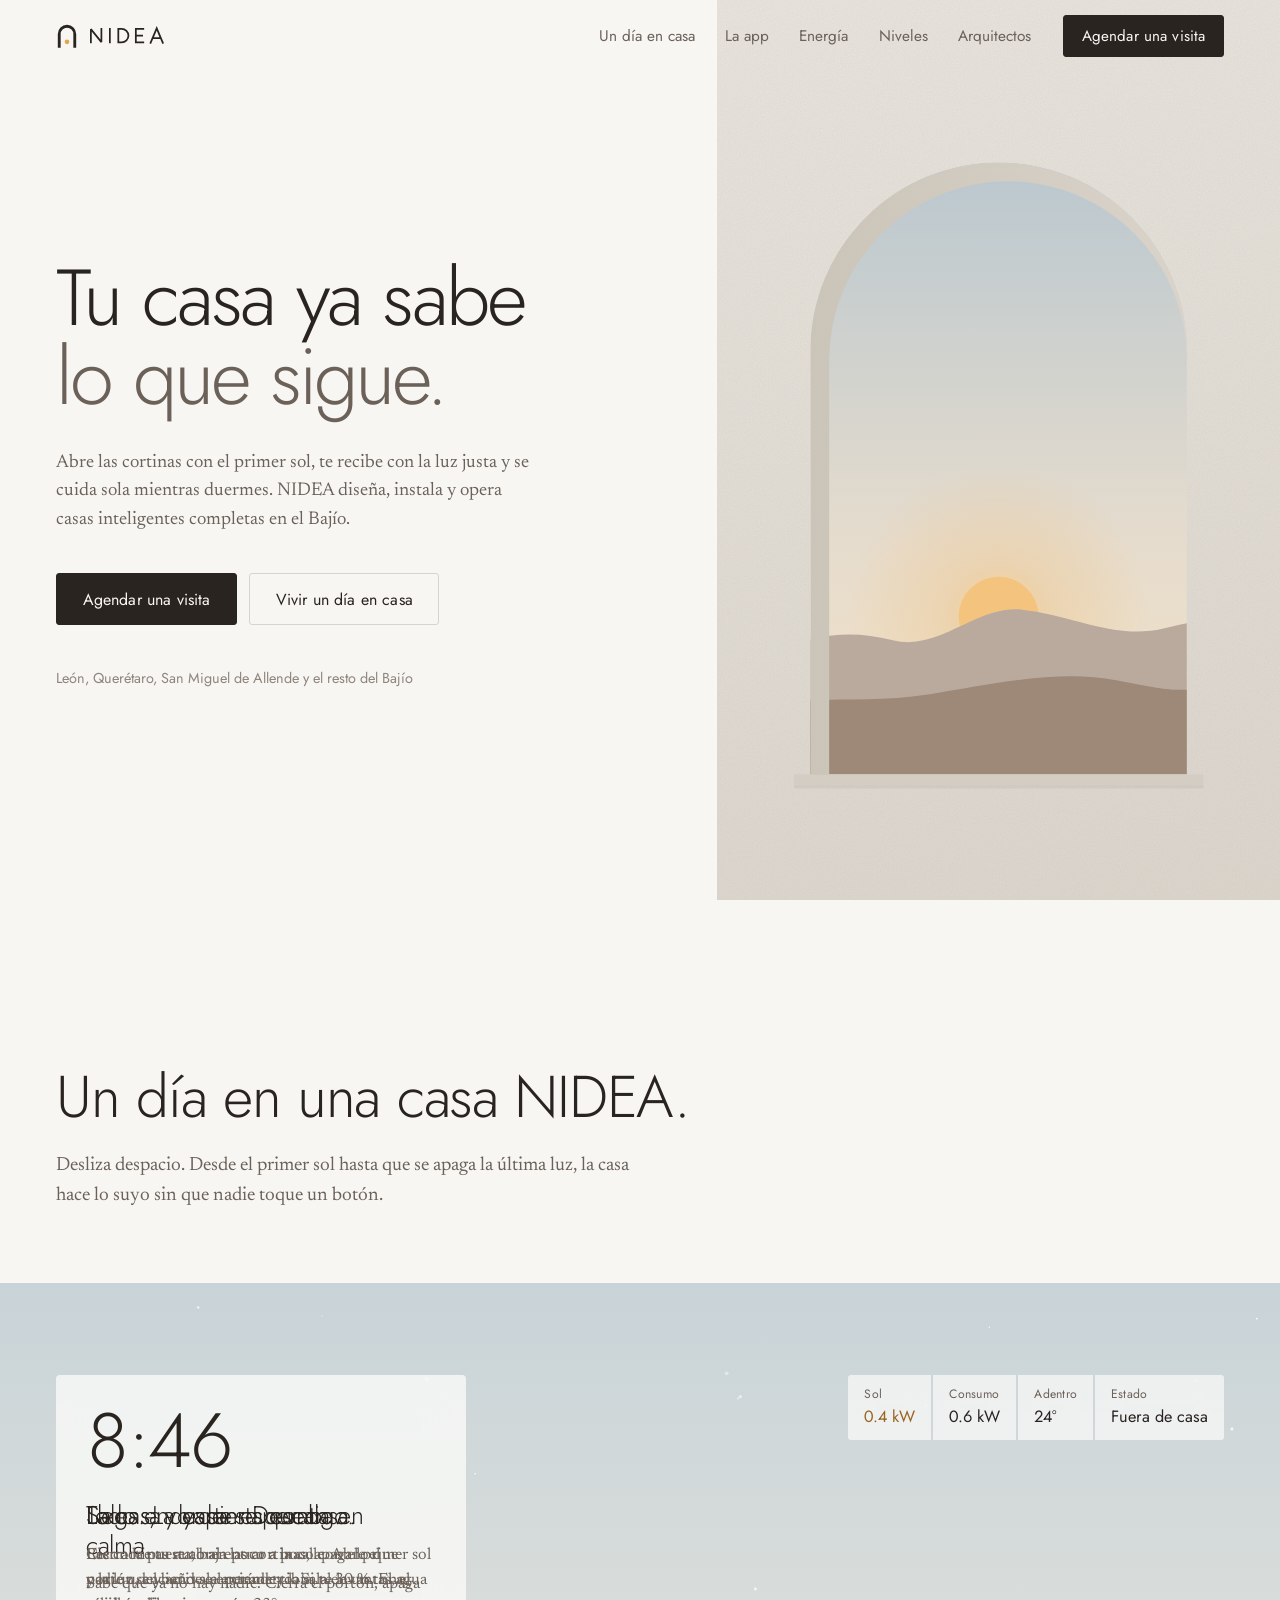
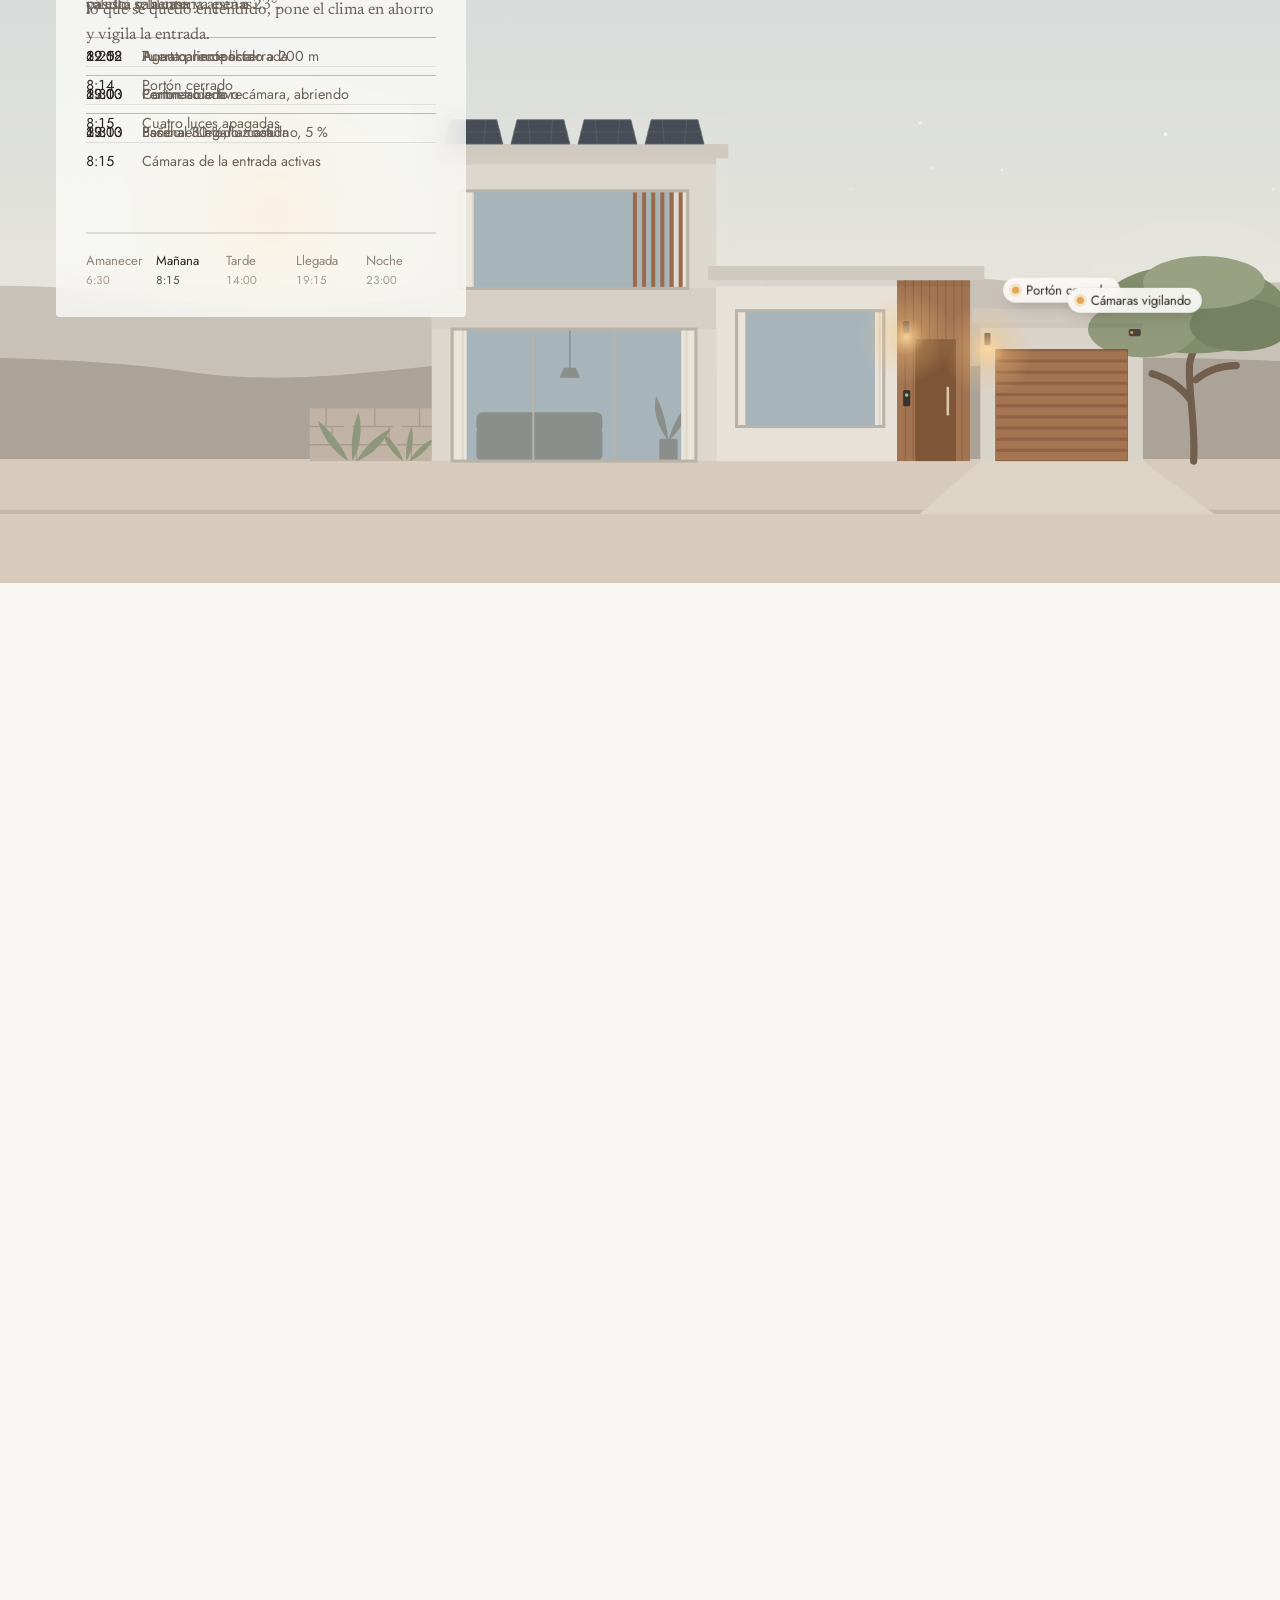
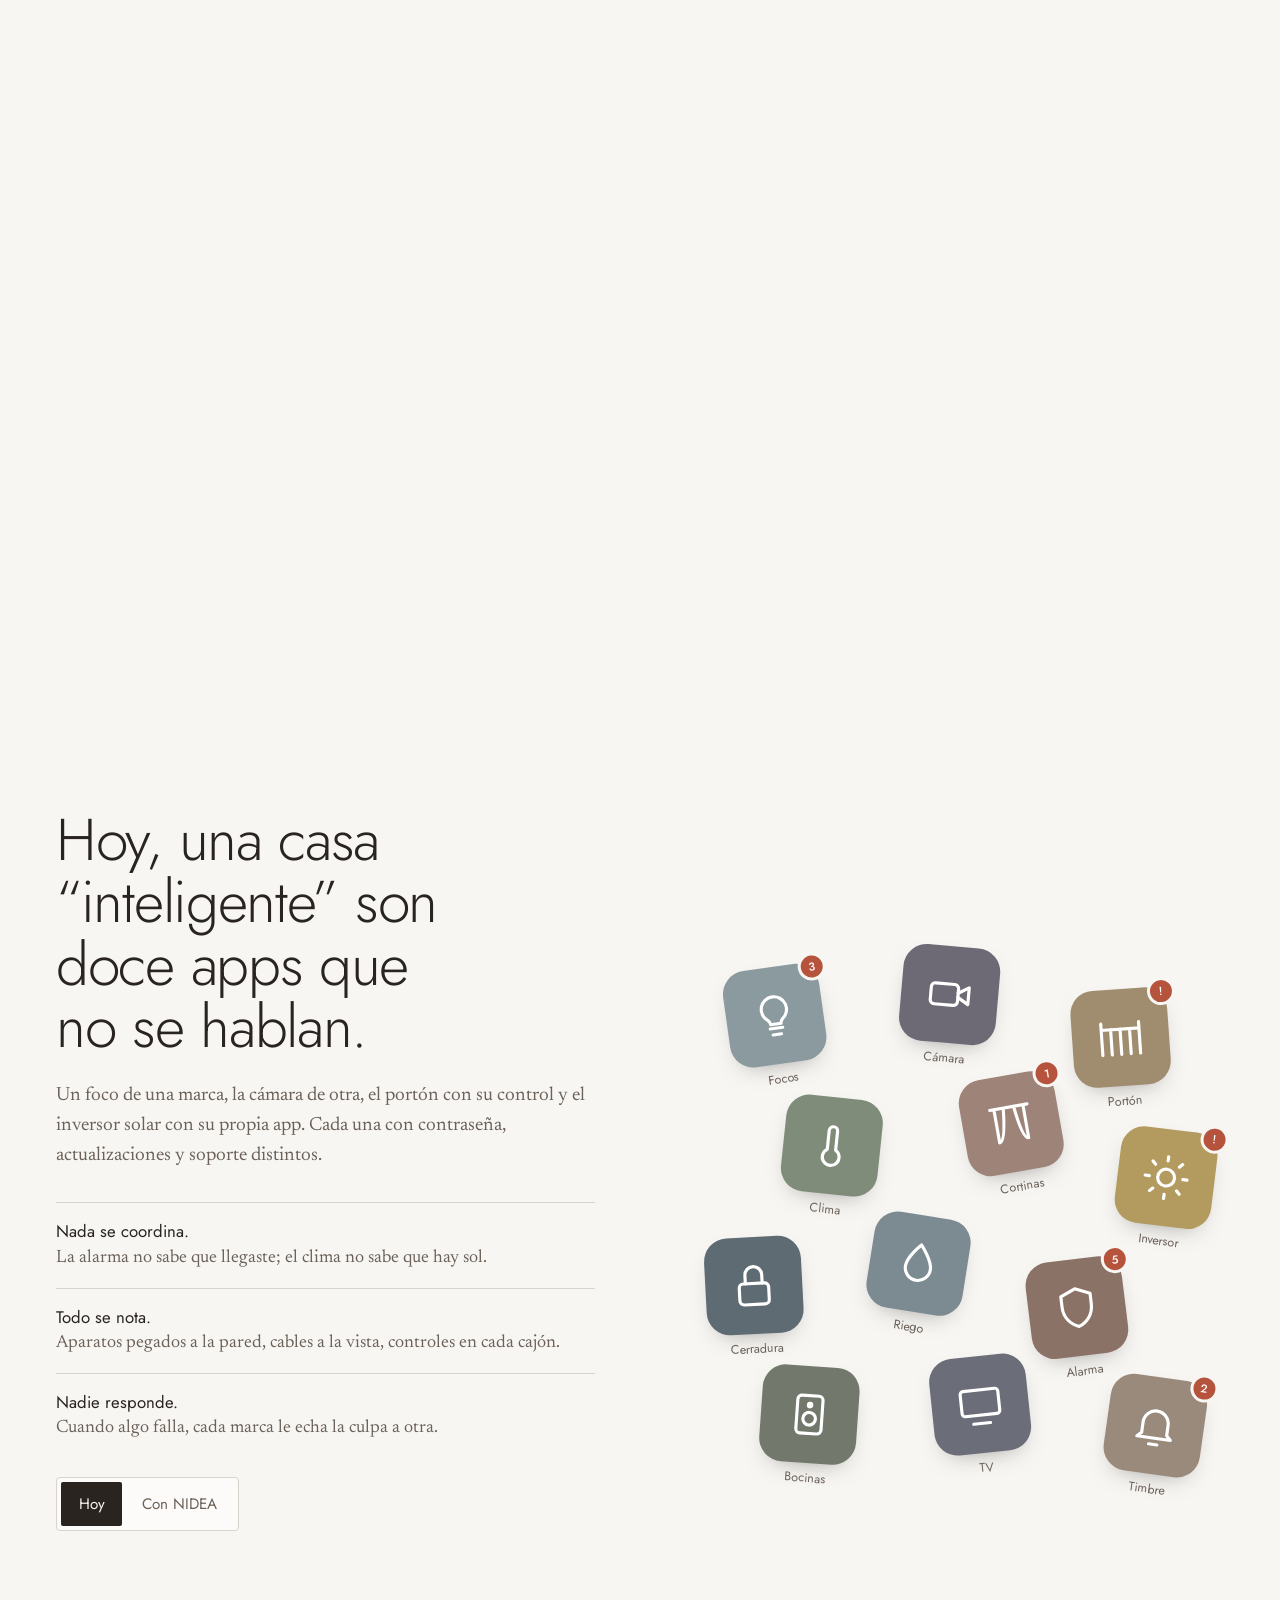
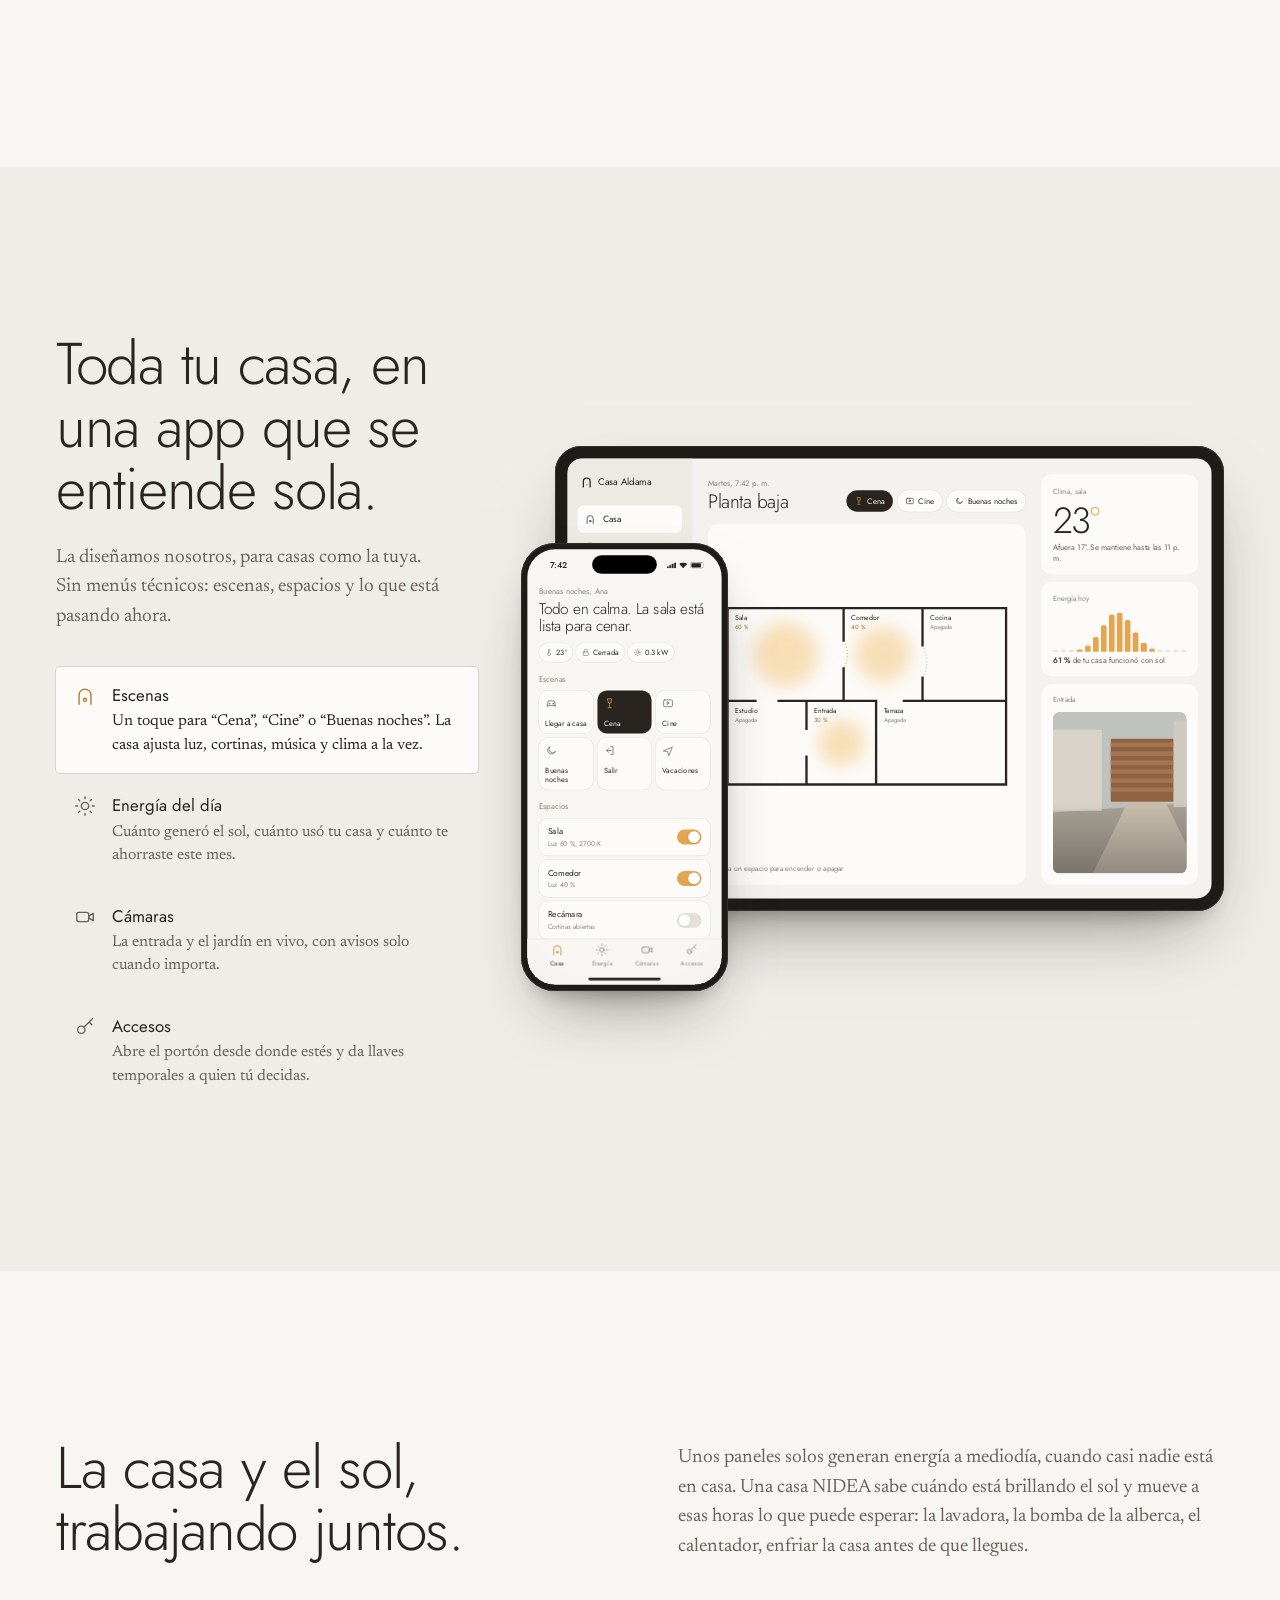
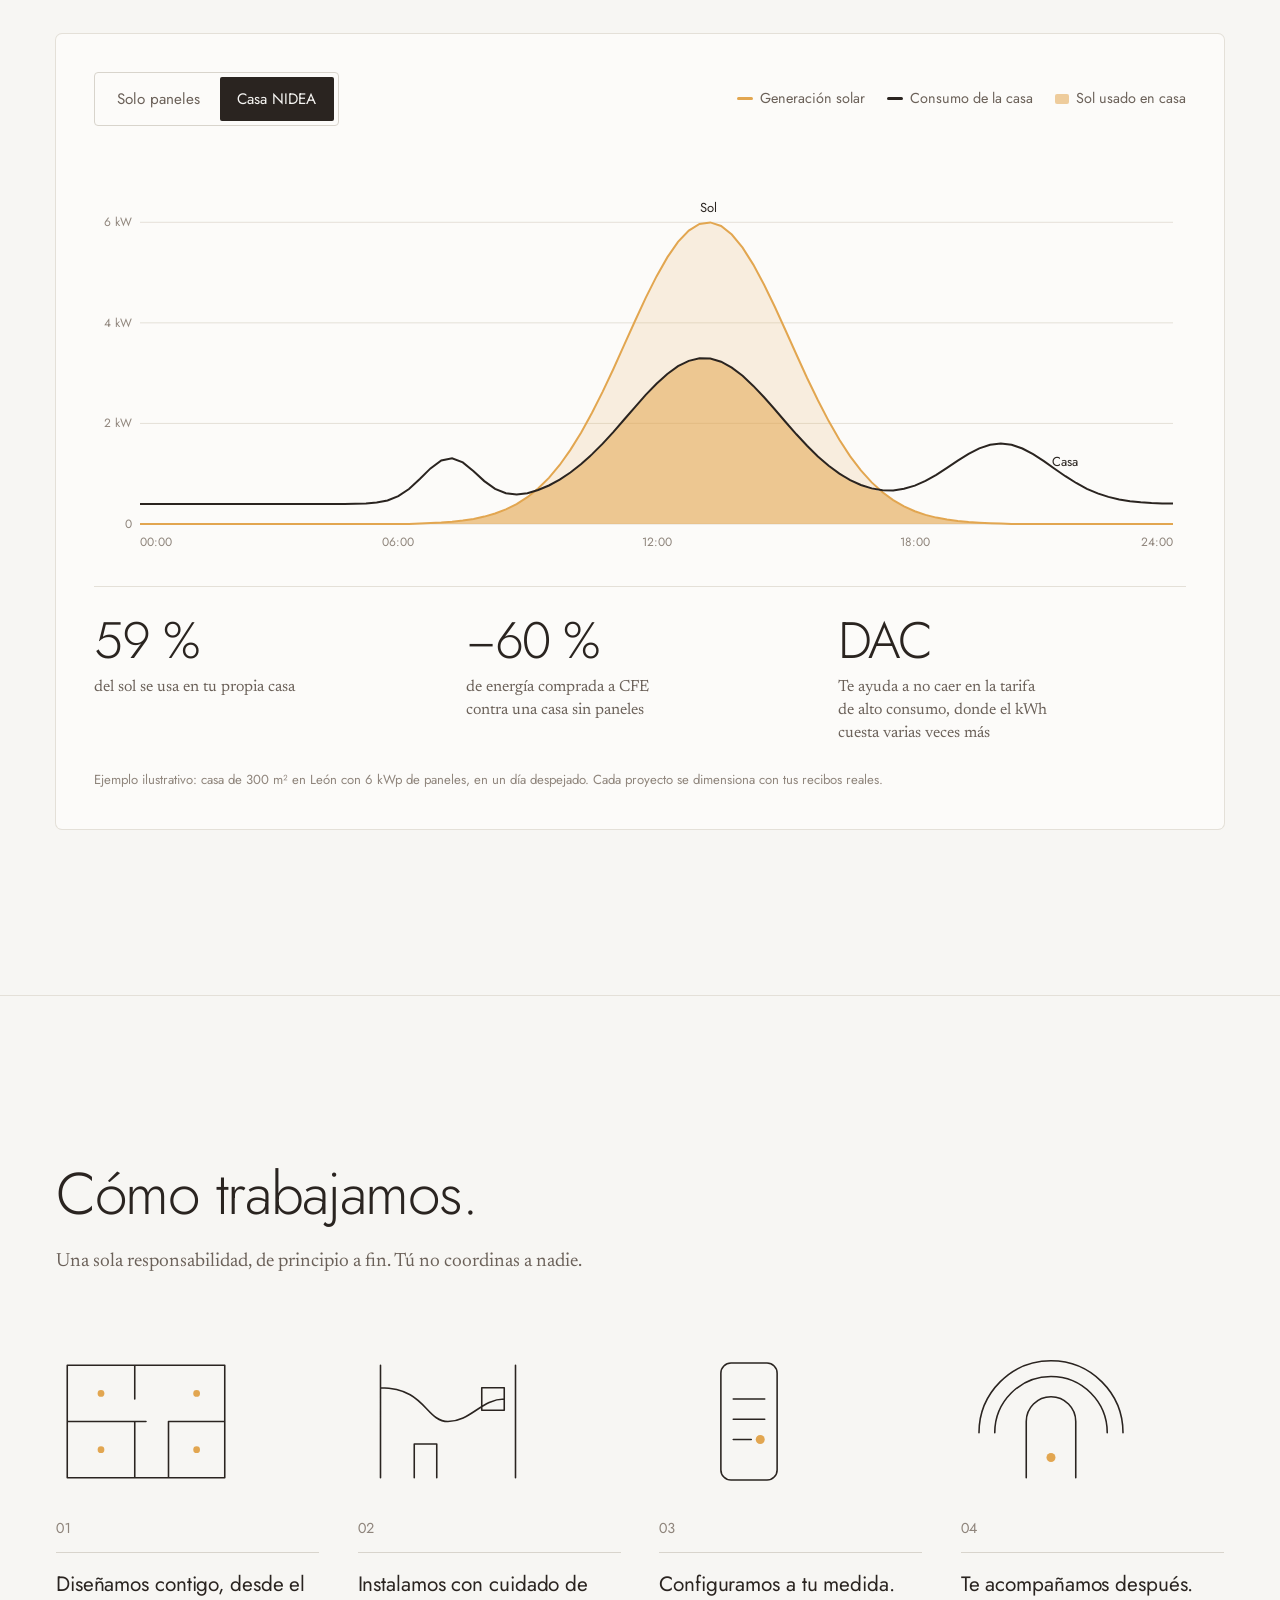
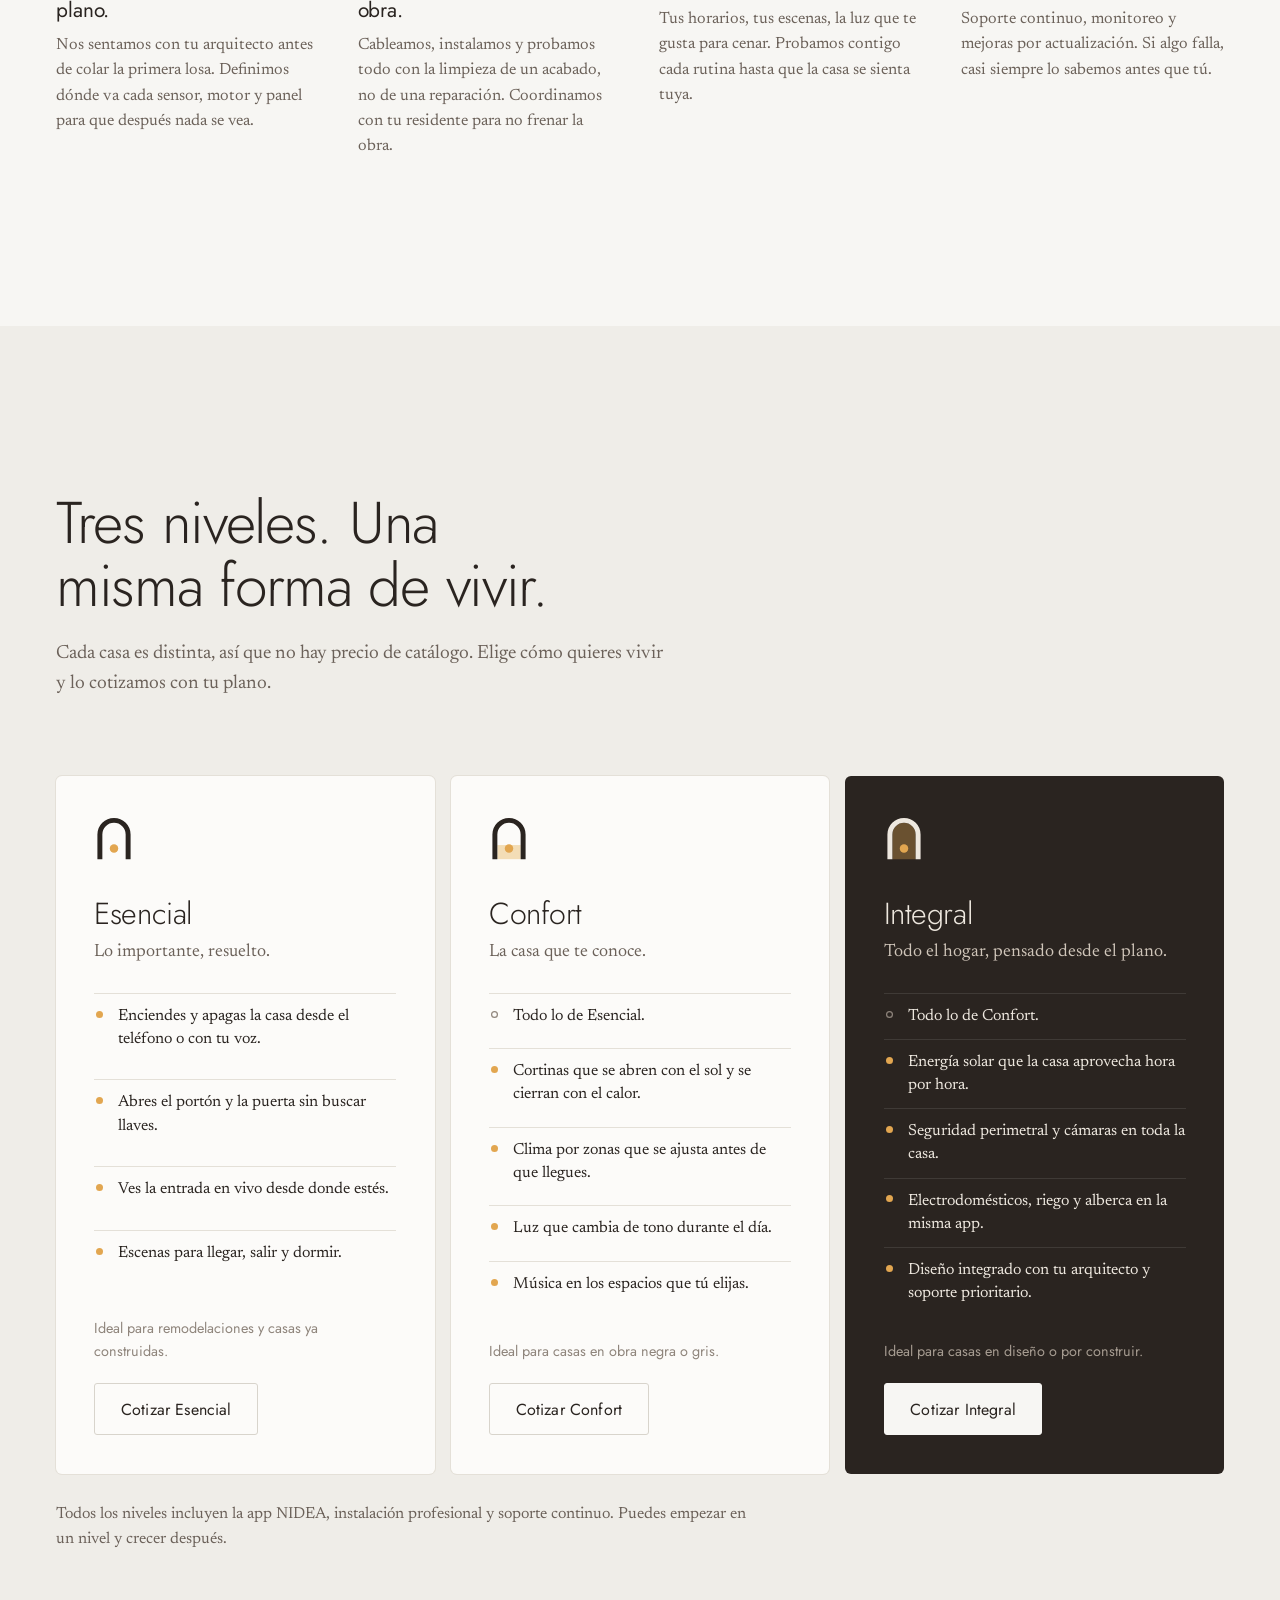
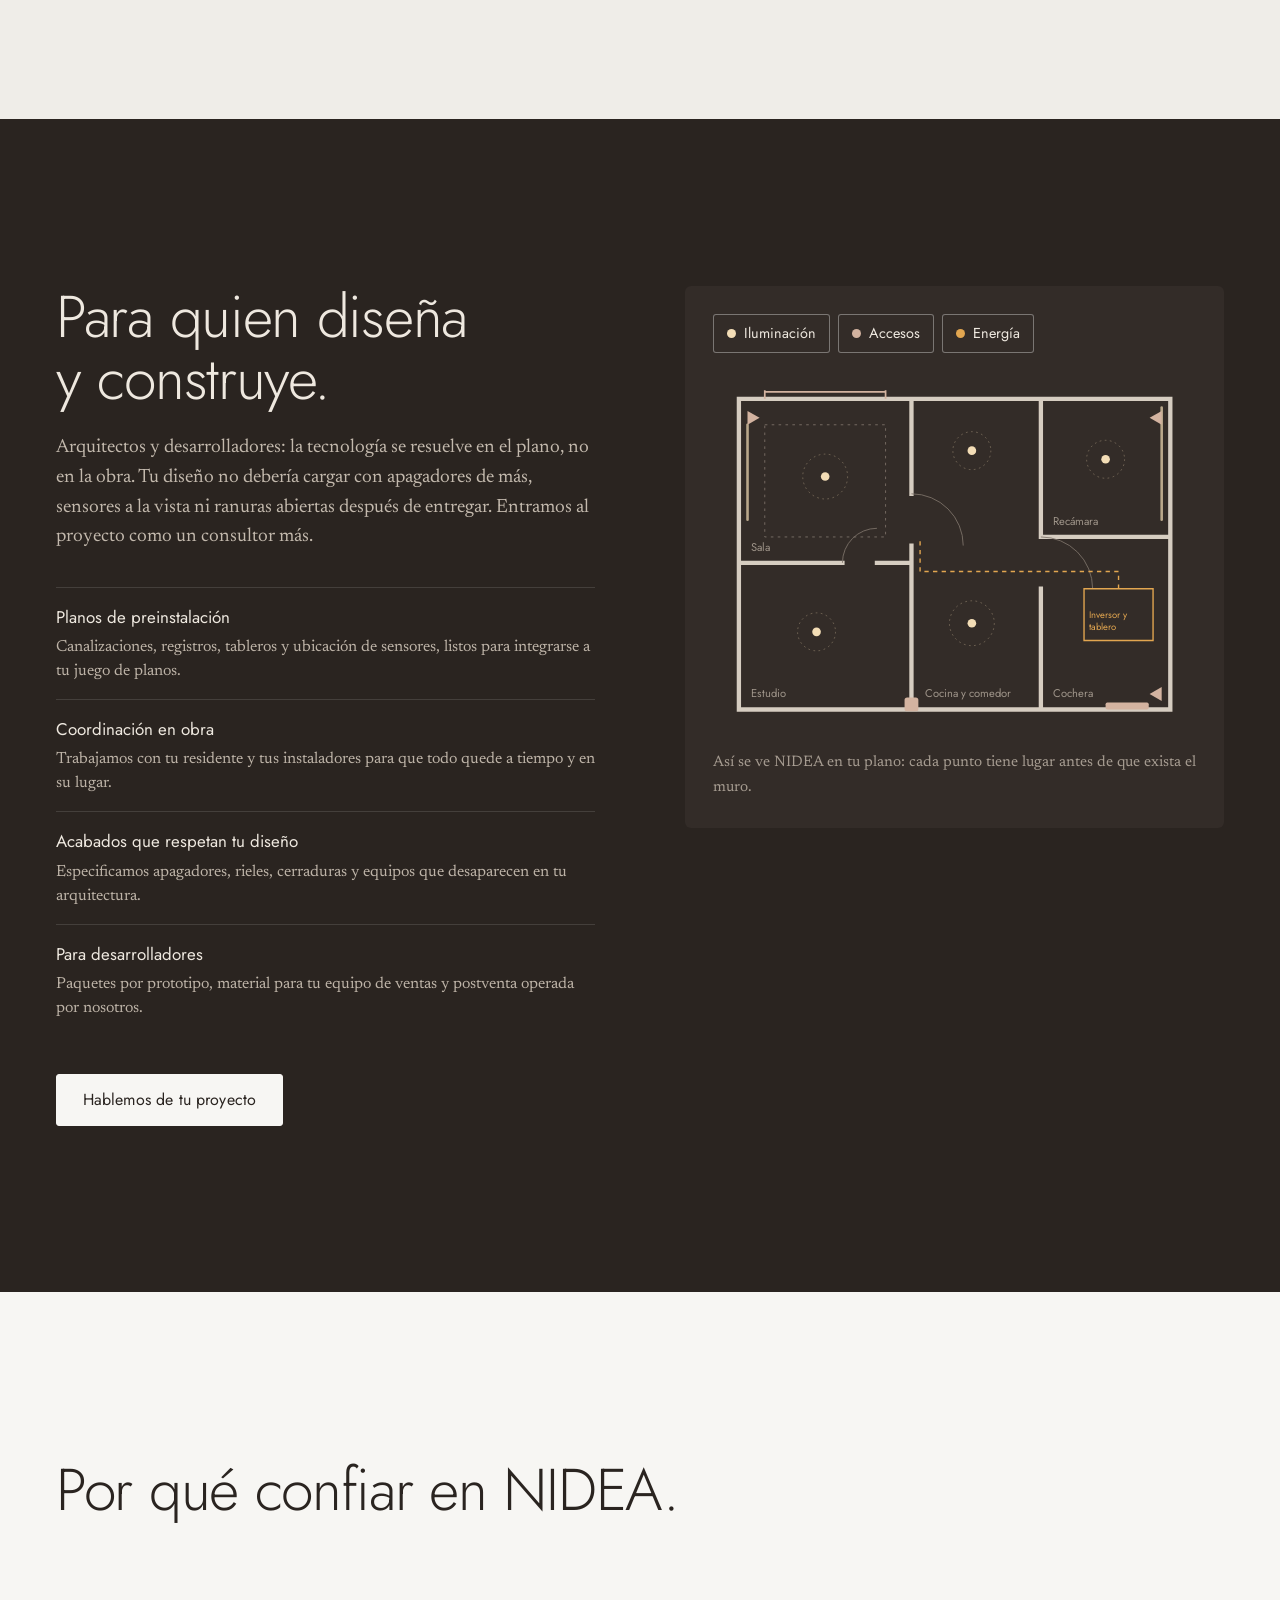
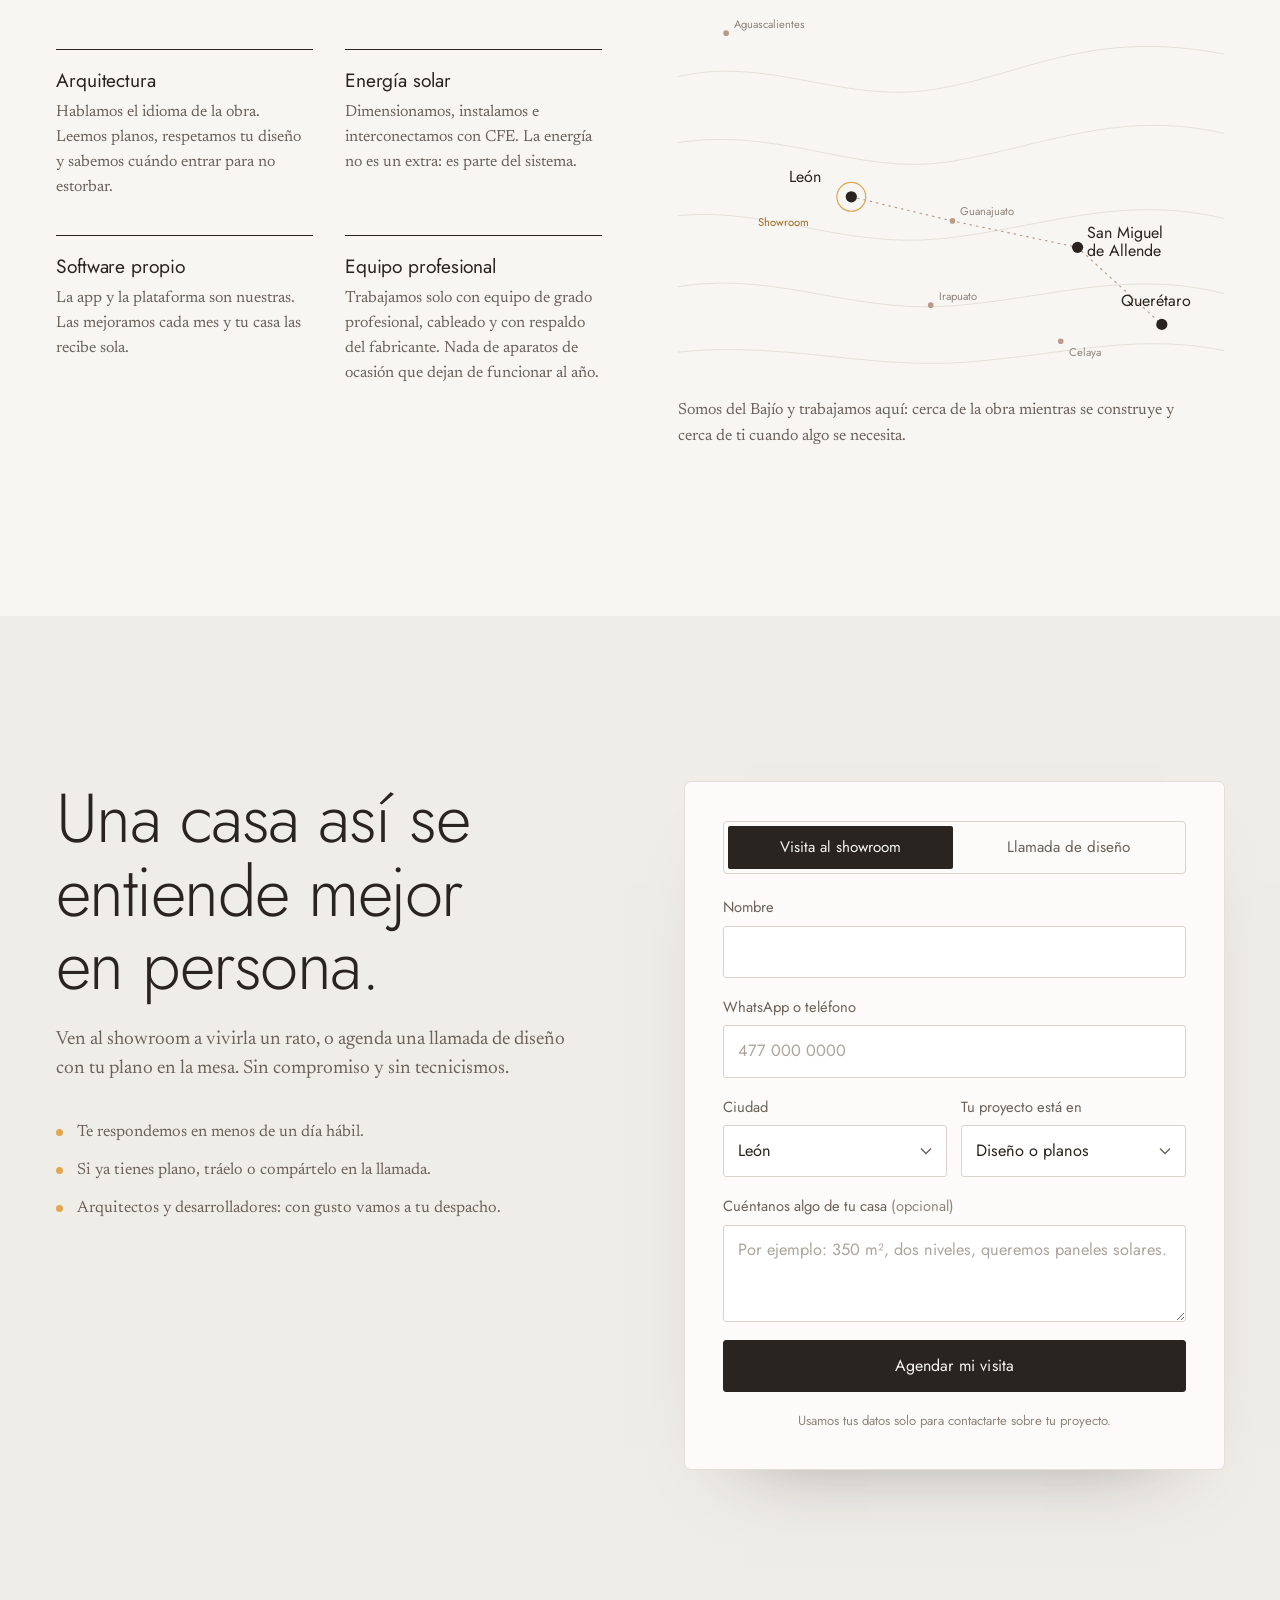
==== index.html @ 8f90afb3 "Sitio de NIDEA: primera versión Co-Authored-By: Claude Opus 5.5 <noreply@anthropic.com>" ====
<!doctype html>
<html lang="es-MX">
<head>
<meta charset="utf-8">
<meta name="viewport" content="width=device-width, initial-scale=1, viewport-fit=cover">
<title>NIDEA · Casas inteligentes en el Bajío</title>
<meta name="description" content="NIDEA diseña, instala y opera casas inteligentes completas en León, Querétaro y San Miguel de Allende. Luz, clima, accesos, seguridad y energía solar en una sola app.">
<meta name="theme-color" content="#F7F6F3">
<meta property="og:title" content="NIDEA · Tu casa ya sabe lo que sigue">
<meta property="og:description" content="Casas inteligentes completas, integradas desde el plano y alimentadas por el sol.">
<link rel="icon" href="assets/favicon.svg" type="image/svg+xml">
<link rel="preconnect" href="https://fonts.googleapis.com">
<link rel="preconnect" href="https://fonts.gstatic.com" crossorigin>
<link href="https://fonts.googleapis.com/css2?family=Jost:wght@300;400;500&family=Newsreader:ital,opsz,wght@0,6..72,400;0,6..72,500;1,6..72,400&display=swap" rel="stylesheet">
<link rel="stylesheet" href="css/styles.css">
</head>
<body>

<!-- Íconos -->
<svg class="sprite" aria-hidden="true">
  <symbol id="i-bulb" viewBox="0 0 24 24"><path d="M9 18h6M10 21h4M12 3a6 6 0 0 0-3.5 10.9c.6.5 1 1.2 1 2V16h5v-.1c0-.8.4-1.5 1-2A6 6 0 0 0 12 3z"/></symbol>
  <symbol id="i-cam" viewBox="0 0 24 24"><rect x="3" y="7" width="13" height="10" rx="2"/><path d="M16 11l5-3v8l-5-3"/></symbol>
  <symbol id="i-gate" viewBox="0 0 24 24"><path d="M3 20V5M21 20V5M3 8h18M7.5 8v12M12 8v12M16.5 8v12"/></symbol>
  <symbol id="i-temp" viewBox="0 0 24 24"><path d="M10 14V5a2 2 0 1 1 4 0v9a4 4 0 1 1-4 0z"/></symbol>
  <symbol id="i-curtain" viewBox="0 0 24 24"><path d="M3 4h18M5 4v16c2 0 3.5-6 4.5-16M19 4v16c-2 0-3.5-6-4.5-16"/></symbol>
  <symbol id="i-sun" viewBox="0 0 24 24"><circle cx="12" cy="12" r="4"/><path d="M12 2v2M12 20v2M2 12h2M20 12h2M4.9 4.9l1.4 1.4M17.7 17.7l1.4 1.4M4.9 19.1l1.4-1.4M17.7 6.3l1.4-1.4"/></symbol>
  <symbol id="i-lock" viewBox="0 0 24 24"><rect x="5" y="11" width="14" height="10" rx="2"/><path d="M8 11V7a4 4 0 0 1 8 0v4"/></symbol>
  <symbol id="i-unlock" viewBox="0 0 24 24"><rect x="5" y="11" width="14" height="10" rx="2"/><path d="M8 11V7a4 4 0 0 1 7.7-1.5"/></symbol>
  <symbol id="i-drop" viewBox="0 0 24 24"><path d="M12 3s6 6.5 6 11a6 6 0 0 1-12 0c0-4.5 6-11 6-11z"/></symbol>
  <symbol id="i-bell" viewBox="0 0 24 24"><path d="M6 16v-5a6 6 0 0 1 12 0v5l2 2H4zM10 21h4"/></symbol>
  <symbol id="i-speaker" viewBox="0 0 24 24"><rect x="6" y="3" width="12" height="18" rx="2"/><circle cx="12" cy="14" r="3"/><circle cx="12" cy="7.5" r=".8"/></symbol>
  <symbol id="i-tv" viewBox="0 0 24 24"><rect x="3" y="5" width="18" height="12" rx="1.5"/><path d="M8 21h8"/></symbol>
  <symbol id="i-shield" viewBox="0 0 24 24"><path d="M12 3l7 3v5c0 5-3 8.5-7 10-4-1.5-7-5-7-10V6z"/></symbol>
  <symbol id="i-home" viewBox="0 0 24 24"><path d="M5.5 21V11a6.5 6.5 0 0 1 13 0v10"/><circle cx="12" cy="16.2" r="1.7"/></symbol>
  <symbol id="i-bolt" viewBox="0 0 24 24"><path d="M13 3 5 14h6l-1 7 8-11h-6z"/></symbol>
  <symbol id="i-key" viewBox="0 0 24 24"><circle cx="8" cy="15" r="4"/><path d="M11 12l9-9M16.5 6.5l3 3"/></symbol>
  <symbol id="i-moon" viewBox="0 0 24 24"><path d="M20 14.5A8 8 0 1 1 9.5 4a6.5 6.5 0 0 0 10.5 10.5z"/></symbol>
  <symbol id="i-film" viewBox="0 0 24 24"><rect x="3" y="5" width="18" height="14" rx="2"/><path d="M10 9.5v5l4-2.5z"/></symbol>
  <symbol id="i-glass" viewBox="0 0 24 24"><path d="M8 3h8l-.8 6a3.2 3.2 0 0 1-6.4 0zM12 12.5V20M9 21h6"/></symbol>
  <symbol id="i-out" viewBox="0 0 24 24"><path d="M14 4h5v16h-5M10 8l-4 4 4 4M6 12h9"/></symbol>
  <symbol id="i-plane" viewBox="0 0 24 24"><path d="M3 12.5 21 5l-7.5 18-2.3-8.2z"/></symbol>
  <symbol id="i-car" viewBox="0 0 24 24"><path d="M4 16v-4l2-5h12l2 5v4zM4 16v2.5M20 16v2.5"/><circle cx="8" cy="13" r=".9"/><circle cx="16" cy="13" r=".9"/></symbol>
  <symbol id="i-leaf" viewBox="0 0 24 24"><path d="M5 19c0-8 5-14 15-14 0 10-6 15-14 15M5 19l8-8"/></symbol>
  <symbol id="i-share" viewBox="0 0 24 24"><circle cx="6" cy="12" r="2.5"/><circle cx="18" cy="6" r="2.5"/><circle cx="18" cy="18" r="2.5"/><path d="m8.2 10.8 7.6-3.6M8.2 13.2l7.6 3.6"/></symbol>
</svg>

<a class="skip" href="#contenido">Saltar al contenido</a>

<!-- Encabezado -->
<header class="nav" id="nav">
  <div class="nav-inner">
    <a class="brand" href="#inicio" aria-label="NIDEA, inicio">
      <svg class="brand-mark" viewBox="0 0 34 40" aria-hidden="true"><path d="M5 38V17a12 12 0 0 1 24 0v21"/><circle cx="17" cy="29" r="3.6"/></svg>
      <svg class="brand-word" viewBox="0 0 97 21" aria-hidden="true"><g><path d="M1.1 20V1.5L14.9 18.5V0" stroke-linejoin="bevel"/><path d="M26 0v20"/><path d="M37.1 1.1v17.8h4.4a8.9 8.9 0 0 0 0-17.8z"/><path d="M71 1.1H60.1v17.8H71M60.1 10h9.4"/><path d="M79 20.4 87.5.4l8.5 20M82 13.4h11"/></g></svg>
    </a>
    <nav class="nav-links" id="navLinks" aria-label="Principal">
      <a href="#un-dia">Un día en casa</a>
      <a href="#app">La app</a>
      <a href="#energia">Energía</a>
      <a href="#niveles">Niveles</a>
      <a href="#arquitectos">Arquitectos</a>
      <a class="nav-cta-mobile" href="#visita">Agendar una visita</a>
    </nav>
    <a class="btn btn-small nav-cta" href="#visita">Agendar una visita</a>
    <button class="nav-toggle" id="navToggle" aria-expanded="false" aria-controls="navLinks" aria-label="Abrir menú"><span></span><span></span></button>
  </div>
</header>

<main id="contenido">

<!-- 1 · Portada -->
<section class="hero" id="inicio">
  <div class="hero-inner wrap">
    <div class="hero-copy">
      <h1 class="hero-title"><span>Tu casa ya sabe</span> <span>lo que sigue.</span></h1>
      <p class="hero-lede">Abre las cortinas con el primer sol, te recibe con la luz justa y se cuida sola mientras duermes. NIDEA diseña, instala y opera casas inteligentes completas en el Bajío.</p>
      <div class="hero-actions">
        <a class="btn" href="#visita">Agendar una visita</a>
        <a class="btn btn-ghost" href="#un-dia">Vivir un día en casa</a>
      </div>
      <p class="hero-cities">León, Querétaro, San Miguel de Allende y el resto del Bajío</p>
    </div>
    <figure class="hero-art" aria-hidden="true">
      <svg id="heroArt" viewBox="104 150 392 566" preserveAspectRatio="xMidYMid meet">
        <defs>
          <linearGradient id="hSky" x1="0" y1="0" x2="0" y2="1">
            <stop id="hSkyTop" offset="0" stop-color="#3A4058"/>
            <stop id="hSkyMid" offset=".62" stop-color="#8E7D86"/>
            <stop id="hSkyLow" offset="1" stop-color="#E7B98F"/>
          </linearGradient>
          <radialGradient id="hSunGlow">
            <stop offset="0" stop-color="#F6D199" stop-opacity=".9"/>
            <stop offset=".35" stop-color="#F1C27F" stop-opacity=".35"/>
            <stop offset="1" stop-color="#F1C27F" stop-opacity="0"/>
          </radialGradient>
          <linearGradient id="hReveal" x1="0" y1="0" x2="1" y2="0">
            <stop offset="0" stop-color="#CBC4B9"/>
            <stop offset="1" stop-color="#D9D3C9"/>
          </linearGradient>
          <clipPath id="hArch"><path d="M140 690V330a160 160 0 0 1 320 0v360z"/></clipPath>
        </defs>
        <g clip-path="url(#hArch)">
          <rect x="100" y="150" width="400" height="560" fill="url(#hSky)"/>
          <g id="hSun">
            <circle cx="300" cy="0" r="130" fill="url(#hSunGlow)"/>
            <circle cx="300" cy="0" r="34" fill="#F4C47E"/>
          </g>
          <path id="hHillFar" d="M100 590c40-18 70-24 110-14s70-30 110-26 80 26 120 16 50-8 60-4v150H100z" fill="#9B8580"/>
          <path id="hHillNear" d="M100 632c50-10 90-2 140-10s110-22 160-12 50 8 60 8v90H100z" fill="#6E5D57"/>
          <path d="M140 690V330a160 160 0 0 1 320 0v8a152 152 0 0 0-304 0v352z" fill="url(#hReveal)"/>
        </g>
        <rect x="126" y="690" width="348" height="9" fill="#D3CDC3"/>
        <rect x="126" y="699" width="348" height="3" fill="#2A2420" opacity=".06"/>
      </svg>
    </figure>
  </div>
</section>

<!-- 2 · Un día en una casa NIDEA -->
<section class="day" id="un-dia" aria-labelledby="dayTitle">
  <div class="wrap day-intro">
    <h2 class="h2" id="dayTitle">Un día en una casa NIDEA.</h2>
    <p class="lede">Desliza despacio. Desde el primer sol hasta que se apaga la última luz, la casa hace lo suyo sin que nadie toque un botón.</p>
  </div>

  <div class="day-track" id="dayTrack">
    <div class="day-sticky">
      <div class="day-scene" id="dayScene">
        <svg id="house" role="img" aria-label="Ilustración de una casa NIDEA que cambia a lo largo del día" viewBox="0 0 1200 720" preserveAspectRatio="xMidYMax slice">
          <defs>
            <linearGradient id="sky" gradientUnits="userSpaceOnUse" x1="0" y1="-400" x2="0" y2="620">
              <stop id="skyTop" offset="0" stop-color="#C9D5DB"/>
              <stop id="skyBottom" offset="1" stop-color="#EFEEEA"/>
            </linearGradient>
            <radialGradient id="sunGlow">
              <stop offset="0" stop-color="#FBE1AE" stop-opacity=".95"/>
              <stop offset=".3" stop-color="#F6CF8C" stop-opacity=".35"/>
              <stop offset="1" stop-color="#F6CF8C" stop-opacity="0"/>
            </radialGradient>
            <radialGradient id="lampGlow">
              <stop offset="0" stop-color="#FFD9A0" stop-opacity=".9"/>
              <stop offset=".4" stop-color="#F7C27A" stop-opacity=".3"/>
              <stop offset="1" stop-color="#F7C27A" stop-opacity="0"/>
            </radialGradient>
            <pattern id="pleat" width="10" height="10" patternUnits="userSpaceOnUse">
              <rect width="1.4" height="10" fill="#000" opacity=".08"/>
              <rect x="5" width="1" height="10" fill="#fff" opacity=".18"/>
            </pattern>
            <clipPath id="gateClip"><rect x="955" y="490" width="130" height="110"/></clipPath>
            <clipPath id="landClip">
              <path d="M-900 470C-700 440-500 452-300 440S0 420 120 438s200 12 300-6 240 4 340-12 240 14 360 6 300 10 700 4V900H-900z"/>
              <rect x="388" y="262" width="304" height="340"/>
              <rect x="672" y="408" width="272" height="194"/>
              <rect x="932" y="450" width="176" height="152"/>
              <ellipse cx="1150" cy="440" rx="110" ry="80"/>
            </clipPath>
          </defs>

          <!-- Cielo -->
          <rect x="-900" y="-800" width="3000" height="1500" fill="url(#sky)"/>
          <g id="stars" fill="#fff"></g>
          <g id="moon" opacity="0">
            <circle r="60" fill="url(#sunGlow)" opacity=".25"/>
            <circle r="19" fill="#EFE9DC"/>
            <circle r="17" cx="8" cy="-5" fill="#1B2135" id="moonShade"/>
          </g>
          <g id="sun">
            <circle r="150" fill="url(#sunGlow)"/>
            <circle r="30" fill="#F5CE88" id="sunDisc"/>
          </g>

          <!-- Paisaje -->
          <path id="mtnFar" d="M-900 470C-700 440-500 452-300 440S0 420 120 438s200 12 300-6 240 4 340-12 240 14 360 6 300 10 700 4V900H-900z" fill="#B7B2AC"/>
          <path id="mtnNear" d="M-900 530c200-24 400-10 560-22S20 492 160 512s240-18 380-10 260 18 400 4 260-6 440 2 400 12 520 6V900H-900z" fill="#A69C90"/>
          <rect x="-900" y="598" width="3000" height="300" fill="#D5CABB" id="ground"/>
          <rect x="-900" y="648" width="3000" height="4" fill="#C3B7A7"/>
          <path d="M940 600h160l70 52H880z" fill="#DDD3C5"/>

          <!-- Muro de piedra y agaves -->
          <rect x="280" y="548" width="120" height="52" fill="#BFB2A2"/>
          <path d="M280 566h34M322 566h40M370 566h30M296 548v18M344 548v18M388 548v18M280 584h22M310 584h48M366 584h34M302 566v18M358 566v18M326 584v16M380 584v16" stroke="#A89A89" stroke-width="1.4" fill="none"/>
          <g fill="#8C9477">
            <path d="M318 600c-14-8-26-24-30-40 12 10 22 22 30 40zm4 0c-2-16 0-34 6-48 4 16 2 34-6 48zm4 0c8-14 20-26 34-32-8 14-18 26-34 32z"/>
            <path d="M372 600c-10-6-18-18-20-28 8 6 16 16 20 28zm3 0c-1-12 1-24 5-34 3 11 1 24-5 34zm3 0c6-10 14-18 24-22-6 10-13 18-24 22z"/>
          </g>

          <!-- Volumen A: dos niveles -->
          <rect x="400" y="300" width="280" height="300" fill="#DCD7CE"/>
          <rect x="388" y="288" width="304" height="14" fill="#CEC8BE"/>
          <g id="panels">
            <g fill="#3F4652" stroke="#5E6672" stroke-width=".8">
              <path d="M412 288h58l-6-24h-46z"/><path d="M478 288h58l-6-24h-46z"/><path d="M544 288h58l-6-24h-46z"/><path d="M610 288h58l-6-24h-46z"/>
            </g>
            <path d="M431 288l-2-24M451 288l2-24M497 288l-2-24M517 288l2-24M563 288l-2-24M583 288l2-24M629 288l-2-24M649 288l2-24M414 276h54M480 276h54M546 276h54M612 276h54" stroke="#56606C" stroke-width=".6"/>
            <g id="panelGlint" fill="#F2C57E" opacity="0">
              <path d="M412 288h58l-6-24h-46z"/><path d="M478 288h58l-6-24h-46z"/><path d="M544 288h58l-6-24h-46z"/><path d="M610 288h58l-6-24h-46z"/>
            </g>
          </g>
          <rect x="400" y="430" width="280" height="40" fill="#D4CEC4"/>

          <!-- Volumen B: un nivel con madera -->
          <rect x="680" y="420" width="250" height="180" fill="#E5E1D9"/>
          <rect x="672" y="408" width="272" height="14" fill="#CEC8BE"/>
          <rect x="858" y="422" width="72" height="178" fill="#A0714E"/>
          <path d="M866 422v178M874 422v178M882 422v178M890 422v178M898 422v178M906 422v178M914 422v178M922 422v178" stroke="#8C5F3F" stroke-width="1"/>

          <!-- Cochera -->
          <rect x="940" y="462" width="160" height="138" fill="#D8D3C9"/>
          <rect x="932" y="450" width="176" height="14" fill="#CEC8BE"/>

          <!-- Mezquite -->
          <g id="tree">
            <path d="M1150 600c2-40-6-70-4-96 2-14 10-22 18-34M1147 540c-10-14-24-22-38-26M1152 520c12-10 26-14 40-14" stroke="#6E5A48" stroke-width="7" fill="none" stroke-linecap="round"/>
            <ellipse cx="1150" cy="450" rx="92" ry="44" fill="#7F8A68"/>
            <ellipse cx="1100" cy="470" rx="54" ry="28" fill="#8D9776"/>
            <ellipse cx="1196" cy="466" rx="50" ry="26" fill="#737E5E"/>
            <ellipse cx="1160" cy="424" rx="60" ry="26" fill="#96A080"/>
          </g>

          <g fill="#2A2420" opacity=".07"><rect x="400" y="302" width="280" height="6"/><rect x="680" y="422" width="250" height="6"/><rect x="940" y="464" width="160" height="5"/></g>

          <!-- Tinte de hora (amanecer, atardecer, noche) sobre tierra y casa -->
          <rect id="tint" x="-900" y="-800" width="3000" height="1700" fill="#141A2C" opacity="0" clip-path="url(#landClip)"/>

          <!-- Ventanas: se pintan desde JS -->
          <!-- Recámara (arriba) -->
          <rect class="win" id="winBed" x="428" y="334" width="224" height="96" fill="#CBD2D0"/>
          <rect class="curtain" id="curBedL" x="428" y="334" width="112" height="96" fill="#EFE8DC"/>
          <rect class="curtain" id="curBedR" x="540" y="334" width="112" height="96" fill="#EFE8DC"/>
          <g fill="#9A6B4A" id="slats"><rect x="598" y="334" width="4" height="96"/><rect x="607" y="334" width="4" height="96"/><rect x="616" y="334" width="4" height="96"/><rect x="625" y="334" width="4" height="96"/><rect x="634" y="334" width="4" height="96"/><rect x="643" y="334" width="4" height="96"/></g>
          <rect x="428" y="334" width="224" height="96" fill="none" stroke="#B9B2A7" stroke-width="3"/>

          <!-- Sala (abajo, piso a techo) -->
          <rect class="win" id="winLiving" x="420" y="470" width="240" height="130" fill="#CBD2D0"/>
          <g id="livingInterior">
            <rect x="444" y="566" width="124" height="34" rx="6" class="silhouette"/>
            <rect x="444" y="552" width="124" height="20" rx="6" class="silhouette"/>
            <rect x="624" y="578" width="18" height="22" rx="2" class="silhouette"/>
            <path d="M633 580c-10-12-16-30-12-44 6 12 10 26 12 44zm0 0c4-16 12-30 22-38-4 14-10 28-22 38z" class="silhouette"/>
            <path d="M536 470v40" stroke-width="1.5" class="silhouette-line"/>
            <path d="M526 518h20l-4-10h-12z" class="silhouette"/>
          </g>
          <rect class="curtain" id="curLivL" x="420" y="470" width="120" height="130" fill="#EFE8DC"/>
          <rect class="curtain" id="curLivR" x="540" y="470" width="120" height="130" fill="#EFE8DC"/>
          <path d="M500 470v130M580 470v130" stroke="#B9B2A7" stroke-width="2"/>
          <rect x="420" y="470" width="240" height="130" fill="none" stroke="#B9B2A7" stroke-width="3"/>
          <circle id="glowLiving" cx="536" cy="520" r="90" fill="url(#lampGlow)" opacity="0"/>

          <!-- Cocina -->
          <rect class="win" id="winKitchen" x="700" y="452" width="145" height="114" fill="#CBD2D0"/>
          <rect class="curtain" id="curKitL" x="700" y="452" width="72.5" height="114" fill="#EFE8DC"/>
          <rect class="curtain" id="curKitR" x="772.5" y="452" width="72.5" height="114" fill="#EFE8DC"/>
          <rect x="700" y="452" width="145" height="114" fill="none" stroke="#B9B2A7" stroke-width="3"/>

          <!-- Puerta y cerradura -->
          <rect x="876" y="480" width="40" height="120" fill="#7E5536"/>
          <path d="M908 528v26" stroke="#D9C9A8" stroke-width="2.5" stroke-linecap="round"/>
          <rect x="864" y="530" width="7" height="16" rx="1.5" fill="#3A332E"/>
          <circle id="lockLed" cx="867.5" cy="535" r="1.8" fill="#8FBF8A"/>

          <!-- Cochera: interior, portón -->
          <rect id="garageInside" x="955" y="490" width="130" height="110" fill="#3A3632"/>
          <rect id="garageLamp" x="1000" y="492" width="40" height="3" rx="1.5" fill="#F4D3A0" opacity="0"/>
          <g clip-path="url(#gateClip)">
            <g id="gate">
              <rect x="955" y="490" width="130" height="110" fill="#8E6243"/>
              <g fill="#A57451"><rect x="955" y="492" width="130" height="8"/><rect x="955" y="503" width="130" height="8"/><rect x="955" y="514" width="130" height="8"/><rect x="955" y="525" width="130" height="8"/><rect x="955" y="536" width="130" height="8"/><rect x="955" y="547" width="130" height="8"/><rect x="955" y="558" width="130" height="8"/><rect x="955" y="569" width="130" height="8"/><rect x="955" y="580" width="130" height="8"/><rect x="955" y="591" width="130" height="8"/></g>
            </g>
          </g>
          <g id="camera"><rect x="1086" y="470" width="12" height="7" rx="2" fill="#4A4540"/><circle id="camLed" cx="1089" cy="473.5" r="1.4" fill="#E2A650" opacity="0"/></g>

          <!-- Luces exteriores -->
          <rect x="864" y="462" width="6" height="12" rx="1" fill="#4A4540"/>
          <rect x="944" y="474" width="6" height="12" rx="1" fill="#4A4540"/>
          <circle class="ext-glow" cx="867" cy="478" r="46" fill="url(#lampGlow)" opacity="0"/>
          <circle class="ext-glow" cx="947" cy="490" r="46" fill="url(#lampGlow)" opacity="0"/>
          <g id="pathLights">
            <circle cx="760" cy="612" r="3" fill="#F4D3A0"/><circle cx="820" cy="612" r="3" fill="#F4D3A0"/><circle cx="360" cy="612" r="3" fill="#F4D3A0"/>
            <circle cx="760" cy="612" r="22" fill="url(#lampGlow)"/><circle cx="820" cy="612" r="22" fill="url(#lampGlow)"/><circle cx="360" cy="612" r="22" fill="url(#lampGlow)"/>
          </g>
          <circle id="glowBed" cx="520" cy="382" r="80" fill="url(#lampGlow)" opacity="0"/>
          <circle id="glowKitchen" cx="772" cy="505" r="70" fill="url(#lampGlow)" opacity="0"/>
          <circle id="glowGarage" cx="1020" cy="540" r="70" fill="url(#lampGlow)" opacity="0"/>

          <!-- Flujo de energía solar -->
          <path id="flow" d="M540 290V300M686 296h8v124" stroke="#E9B566" stroke-width="3" fill="none" stroke-dasharray="4 10" opacity="0"/>

          <!-- Auto -->
          <g id="car" transform="translate(1400 604)">
            <g id="carBody">
              <path d="M0 36 6 22q4-6 16-8l22-2L62 0h46q10 0 18 10l14 4q10 2 10 12v10z" fill="#4E4843"/>
              <path d="M66 4h38q8 0 14 8H60z" fill="#8E9AA2" opacity=".75"/>
              <circle cx="32" cy="38" r="10" fill="#2D2825"/><circle cx="32" cy="38" r="4" fill="#77706A"/>
              <circle cx="120" cy="38" r="10" fill="#2D2825"/><circle cx="120" cy="38" r="4" fill="#77706A"/>
              <circle id="headGlow" cx="0" cy="26" r="40" fill="url(#lampGlow)" opacity="0"/>
            </g>
          </g>

          <!-- Rayo de reconocimiento del auto -->
          <g id="recognize" opacity="0"><circle cx="1020" cy="470" r="6" fill="none" stroke="#F2C57E" stroke-width="1.5"/></g>
        </svg>

        <dl class="day-readout" aria-live="off">
          <div><dt>Sol</dt><dd id="roSolar">0.0 kW</dd></div>
          <div><dt>Consumo</dt><dd id="roHouse">0.4 kW</dd></div>
          <div><dt>Adentro</dt><dd id="roTemp">22°</dd></div>
          <div><dt>Estado</dt><dd id="roState">Asegurada</dd></div>
        </dl>
      </div>

      <div class="day-panel">
        <p class="day-clock" id="dayClock" aria-hidden="true">6:30</p>
        <div class="day-captions">
          <article class="day-cap is-active" data-stage="0">
            <h3>La casa despierta contigo.</h3>
            <p>Las cortinas se abren poco a poco con el primer sol y la luz del baño se enciende tibia, al 30 %. El agua ya está caliente.</p>
            <ul class="day-log"><li><time>6:20</time>Agua caliente lista</li><li><time>6:30</time>Cortinas de la recámara, abriendo</li><li><time>6:31</time>Baño al 30 %, luz cálida</li></ul>
          </article>
          <article class="day-cap" data-stage="1">
            <h3>Sales. La casa se queda en calma.</h3>
            <p>Sabe que ya no hay nadie. Cierra el portón, apaga lo que se quedó encendido, pone el clima en ahorro y vigila la entrada.</p>
            <ul class="day-log"><li><time>8:14</time>Portón cerrado</li><li><time>8:15</time>Cuatro luces apagadas</li><li><time>8:15</time>Cámaras de la entrada activas</li></ul>
          </article>
          <article class="day-cap" data-stage="2">
            <h3>El sol trabaja. La casa lo aprovecha.</h3>
            <p>Con los paneles al máximo, pone a trabajar la lavadora y la bomba de la alberca, y enfría la sala con tu propia energía. A las cuatro baja a medias las cortinas del poniente.</p>
            <ul class="day-log"><li><time>12:30</time>Lavadora con energía solar</li><li><time>13:00</time>Sala pre‑enfriada a 23°</li><li><time>16:00</time>Cortinas del poniente al 50 %</li></ul>
          </article>
          <article class="day-cap" data-stage="3">
            <h3>Llegas, y ya te esperaba.</h3>
            <p>Reconoce tu auto al entrar a la calle. Abre el portón, enciende la entrada y la sala en un tono cálido, y la casa ya está a 23°.</p>
            <ul class="day-log"><li><time>19:12</time>Tu auto, reconocido a 200 m</li><li><time>19:13</time>Portón abierto</li><li><time>19:13</time>Escena “Llegar a casa”</li></ul>
          </article>
          <article class="day-cap" data-stage="4">
            <h3>Todo en orden. Descansa.</h3>
            <p>Cierra la puerta, baja las cortinas, apaga lo que nadie usa y activa el perímetro. Si te levantas, el pasillo se ilumina apenas.</p>
            <ul class="day-log"><li><time>22:58</time>Puerta principal cerrada</li><li><time>23:00</time>Perímetro activo</li><li><time>23:00</time>Pasillo en modo nocturno, 5 %</li></ul>
          </article>
        </div>
        <div class="day-timeline" role="group" aria-label="Momentos del día">
          <div class="day-progress"><span id="dayProgress"></span></div>
          <button type="button" data-go="0"><span>Amanecer</span><small>6:30</small></button>
          <button type="button" data-go="1"><span>Mañana</span><small>8:15</small></button>
          <button type="button" data-go="2"><span>Tarde</span><small>14:00</small></button>
          <button type="button" data-go="3"><span>Llegada</span><small>19:15</small></button>
          <button type="button" data-go="4"><span>Noche</span><small>23:00</small></button>
        </div>
      </div>
    </div>
  </div>
</section>

<!-- 4 · El problema -->
<section class="problem" id="problema" aria-labelledby="probTitle">
  <div class="wrap problem-grid">
    <div class="problem-copy">
      <h2 class="h2" id="probTitle">Hoy, una casa “inteligente” son doce apps que no se hablan.</h2>
      <p class="lede">Un foco de una marca, la cámara de otra, el portón con su control y el inversor solar con su propia app. Cada una con contraseña, actualizaciones y soporte distintos.</p>
      <ul class="problem-list">
        <li><strong>Nada se coordina.</strong> La alarma no sabe que llegaste; el clima no sabe que hay sol.</li>
        <li><strong>Todo se nota.</strong> Aparatos pegados a la pared, cables a la vista, controles en cada cajón.</li>
        <li><strong>Nadie responde.</strong> Cuando algo falla, cada marca le echa la culpa a otra.</li>
      </ul>
      <div class="seg" role="tablist" aria-label="Comparar">
        <button role="tab" aria-selected="true" id="chaosBtn" data-mode="chaos">Hoy</button>
        <button role="tab" aria-selected="false" id="calmBtn" data-mode="calm">Con NIDEA</button>
      </div>
      <p class="problem-after" id="problemAfter">Un solo sistema, diseñado para tu casa. Una sola app. Un solo número al que llamar.</p>
    </div>
    <div class="apps-field" id="appsField" data-mode="chaos" aria-hidden="true">
      <div class="app-tile" style="--x:8%;--y:6%;--r:-8deg;--c:#8A9A9E"><svg><use href="#i-bulb"/></svg><span>Focos</span><i>3</i></div>
      <div class="app-tile" style="--x:40%;--y:2%;--r:5deg;--c:#6D6A75"><svg><use href="#i-cam"/></svg><span>Cámara</span></div>
      <div class="app-tile" style="--x:72%;--y:10%;--r:-4deg;--c:#A08C6E"><svg><use href="#i-gate"/></svg><span>Portón</span><i>!</i></div>
      <div class="app-tile" style="--x:18%;--y:30%;--r:6deg;--c:#7F8C7A"><svg><use href="#i-temp"/></svg><span>Clima</span></div>
      <div class="app-tile" style="--x:52%;--y:26%;--r:-10deg;--c:#9E8378"><svg><use href="#i-curtain"/></svg><span>Cortinas</span><i>1</i></div>
      <div class="app-tile" style="--x:80%;--y:36%;--r:7deg;--c:#B39A5E"><svg><use href="#i-sun"/></svg><span>Inversor</span><i>!</i></div>
      <div class="app-tile" style="--x:4%;--y:56%;--r:-3deg;--c:#5F6B73"><svg><use href="#i-lock"/></svg><span>Cerradura</span></div>
      <div class="app-tile" style="--x:34%;--y:52%;--r:9deg;--c:#7C8B92"><svg><use href="#i-drop"/></svg><span>Riego</span></div>
      <div class="app-tile" style="--x:64%;--y:60%;--r:-7deg;--c:#8B7266"><svg><use href="#i-shield"/></svg><span>Alarma</span><i>5</i></div>
      <div class="app-tile" style="--x:14%;--y:80%;--r:4deg;--c:#72786B"><svg><use href="#i-speaker"/></svg><span>Bocinas</span></div>
      <div class="app-tile" style="--x:46%;--y:78%;--r:-6deg;--c:#6B6E78"><svg><use href="#i-tv"/></svg><span>TV</span></div>
      <div class="app-tile" style="--x:78%;--y:82%;--r:8deg;--c:#9A8A7C"><svg><use href="#i-bell"/></svg><span>Timbre</span><i>2</i></div>
      <div class="app-one">
        <div class="app-one-icon"><svg viewBox="0 0 34 40"><path d="M5 38V17a12 12 0 0 1 24 0v21"/><circle cx="17" cy="29" r="3.6"/></svg></div>
        <span>NIDEA</span>
      </div>
    </div>
  </div>
</section>

<!-- 3 · La app -->
<section class="app" id="app" aria-labelledby="appTitle">
  <div class="wrap app-grid">
    <div class="app-copy">
      <h2 class="h2" id="appTitle">Toda tu casa, en una app que se entiende sola.</h2>
      <p class="lede">La diseñamos nosotros, para casas como la tuya. Sin menús técnicos: escenas, espacios y lo que está pasando ahora.</p>
      <div class="app-features" role="tablist" aria-label="Pantallas de la app">
        <button role="tab" aria-selected="true" data-screen="home"><svg><use href="#i-home"/></svg><span><strong>Escenas</strong>Un toque para “Cena”, “Cine” o “Buenas noches”. La casa ajusta luz, cortinas, música y clima a la vez.</span></button>
        <button role="tab" aria-selected="false" data-screen="energy"><svg><use href="#i-sun"/></svg><span><strong>Energía del día</strong>Cuánto generó el sol, cuánto usó tu casa y cuánto te ahorraste este mes.</span></button>
        <button role="tab" aria-selected="false" data-screen="cams"><svg><use href="#i-cam"/></svg><span><strong>Cámaras</strong>La entrada y el jardín en vivo, con avisos solo cuando importa.</span></button>
        <button role="tab" aria-selected="false" data-screen="access"><svg><use href="#i-key"/></svg><span><strong>Accesos</strong>Abre el portón desde donde estés y da llaves temporales a quien tú decidas.</span></button>
      </div>
    </div>

    <div class="app-devices">
      <!-- iPad -->
      <div class="ipad-stage scale-stage" data-w="1180" data-h="820">
        <div class="ipad scale-target">
          <div class="ipad-screen">
            <aside class="ip-side">
              <div class="ip-brand"><svg viewBox="0 0 34 40"><path d="M5 38V17a12 12 0 0 1 24 0v21"/><circle cx="17" cy="29" r="3.6"/></svg><span>Casa Aldama</span></div>
              <nav>
                <span class="is-on"><svg><use href="#i-home"/></svg>Casa</span>
                <span><svg><use href="#i-glass"/></svg>Escenas</span>
                <span><svg><use href="#i-sun"/></svg>Energía</span>
                <span><svg><use href="#i-cam"/></svg>Cámaras</span>
                <span><svg><use href="#i-key"/></svg>Accesos</span>
              </nav>
              <div class="ip-side-foot"><span class="dot-ok"></span>Todo funcionando<br><small>Soporte NIDEA, en línea</small></div>
            </aside>
            <div class="ip-main">
              <div class="ip-head">
                <div><small>Martes, 7:42 p. m.</small><h4>Planta baja</h4></div>
                <div class="ip-chips"><span class="chip is-on"><svg><use href="#i-glass"/></svg>Cena</span><span class="chip"><svg><use href="#i-film"/></svg>Cine</span><span class="chip"><svg><use href="#i-moon"/></svg>Buenas noches</span></div>
              </div>
              <div class="ip-plan">
                <svg viewBox="0 0 640 420" id="ipPlan">
                  <g class="rooms">
                    <g class="room is-on" data-room="Sala"><rect x="20" y="20" width="250" height="200"/><circle class="lamp" cx="145" cy="120" r="70"/><text x="36" y="46">Sala</text><text class="val" x="36" y="66">60 %</text></g>
                    <g class="room is-on" data-room="Comedor"><rect x="270" y="20" width="170" height="200"/><circle class="lamp" cx="355" cy="120" r="60"/><text x="286" y="46">Comedor</text><text class="val" x="286" y="66">40 %</text></g>
                    <g class="room" data-room="Cocina"><rect x="440" y="20" width="180" height="200"/><circle class="lamp" cx="530" cy="120" r="60"/><text x="456" y="46">Cocina</text><text class="val" x="456" y="66">Apagada</text></g>
                    <g class="room" data-room="Estudio"><rect x="20" y="220" width="170" height="180"/><circle class="lamp" cx="105" cy="310" r="55"/><text x="36" y="246">Estudio</text><text class="val" x="36" y="266">Apagada</text></g>
                    <g class="room is-on" data-room="Entrada"><rect x="190" y="220" width="150" height="180"/><circle class="lamp" cx="265" cy="310" r="50"/><text x="206" y="246">Entrada</text><text class="val" x="206" y="266">30 %</text></g>
                    <g class="room" data-room="Terraza"><rect x="340" y="220" width="280" height="180"/><circle class="lamp" cx="480" cy="310" r="70"/><text x="356" y="246">Terraza</text><text class="val" x="356" y="266">Apagada</text></g>
                  </g>
                  <path class="walls" d="M20 20h600v380H20zM270 20v70M270 150v70M440 20v80M440 170v50M20 220h60M130 220h210M400 220h220M190 220v60M190 340v60M340 220v180"/>
                  <path class="doors" d="M270 90a60 60 0 0 1 0 60M440 100a70 70 0 0 1 0 70"/>
                </svg>
                <p class="ip-hint">Toca un espacio para encender o apagar</p>
              </div>
            </div>
            <aside class="ip-right">
              <div class="ip-card">
                <small>Clima, sala</small>
                <div class="ip-temp">23<span>°</span></div>
                <p>Afuera 17°. Se mantiene hasta las 11 p. m.</p>
              </div>
              <div class="ip-card">
                <small>Energía hoy</small>
                <div class="ip-bars" aria-hidden="true"></div>
                <p><strong>61 %</strong> de tu casa funcionó con sol</p>
              </div>
              <div class="ip-card ip-cam">
                <small>Entrada</small>
                <div class="cam-feed cam-entrada"></div>
              </div>
            </aside>
          </div>
        </div>
      </div>

      <!-- iPhone -->
      <div class="phone-stage scale-stage" data-w="390" data-h="844">
        <div class="phone scale-target">
          <div class="phone-screen" id="phone">
            <div class="ph-status"><span>7:42</span><span class="island"></span><span class="ph-icons"><i class="sig"></i><i class="wifi"></i><i class="bat"></i></span></div>

            <!-- Pantalla: Casa -->
            <section class="ph-view is-on" data-view="home">
              <small class="ph-greet">Buenas noches, Ana</small>
              <h5 class="ph-title" id="phHomeTitle">Todo en calma. La sala está lista para cenar.</h5>
              <div class="ph-status-row"><span><svg><use href="#i-temp"/></svg>23°</span><span><svg><use href="#i-lock"/></svg>Cerrada</span><span><svg><use href="#i-sun"/></svg>0.3 kW</span></div>
              <h6>Escenas</h6>
              <div class="ph-scenes" id="phScenes">
                <button data-msg="Bienvenida. Entrada y sala encendidas, portón cerrándose."><svg><use href="#i-car"/></svg>Llegar a casa</button>
                <button class="is-on" data-msg="Todo en calma. La sala está lista para cenar."><svg><use href="#i-glass"/></svg>Cena</button>
                <button data-msg="Cortinas abajo, luz al 10 % y la pantalla encendida."><svg><use href="#i-film"/></svg>Cine</button>
                <button data-msg="Puertas cerradas, perímetro activo. Que descanses."><svg><use href="#i-moon"/></svg>Buenas noches</button>
                <button data-msg="Luces apagadas, clima en ahorro, cámaras vigilando."><svg><use href="#i-out"/></svg>Salir</button>
                <button data-msg="La casa simula que hay alguien. Te avisamos de todo."><svg><use href="#i-plane"/></svg>Vacaciones</button>
              </div>
              <h6>Espacios</h6>
              <div class="ph-rooms">
                <div class="ph-room is-on"><span>Sala</span><small>Luz 60 %, 2700 K</small><b class="sw"></b></div>
                <div class="ph-room is-on"><span>Comedor</span><small>Luz 40 %</small><b class="sw"></b></div>
                <div class="ph-room"><span>Recámara</span><small>Cortinas abiertas</small><b class="sw"></b></div>
              </div>
            </section>

            <!-- Pantalla: Energía -->
            <section class="ph-view" data-view="energy">
              <small class="ph-greet">Energía, hoy</small>
              <h5 class="ph-title">El sol cubrió 61 % de lo que usó tu casa.</h5>
              <div class="ph-energy-chart"><svg viewBox="0 0 340 150" id="phChart" preserveAspectRatio="none"></svg><div class="ph-axis"><span>0 h</span><span>6</span><span>12</span><span>18</span><span>24 h</span></div></div>
              <div class="ph-legend"><span><i class="lg-sun"></i>Sol</span><span><i class="lg-house"></i>Casa</span></div>
              <div class="ph-stats">
                <div><small>Generaste</small><b>28.7 kWh</b></div>
                <div><small>Usó tu casa</small><b>27.6 kWh</b></div>
                <div class="wide"><small>Ahorro estimado este mes</small><b>$2,380</b></div>
              </div>
              <p class="ph-note"><svg><use href="#i-leaf"/></svg>Movimos la lavadora y la bomba al mediodía.</p>
            </section>

            <!-- Pantalla: Cámaras -->
            <section class="ph-view" data-view="cams">
              <small class="ph-greet">Cámaras</small>
              <h5 class="ph-title">Nada fuera de lo normal hoy.</h5>
              <div class="ph-cam"><div class="cam-feed cam-entrada"></div><span class="live">En vivo</span><span class="cam-name">Entrada</span></div>
              <div class="ph-cam"><div class="cam-feed cam-jardin"></div><span class="live">En vivo</span><span class="cam-name">Jardín</span></div>
              <h6>Hoy</h6>
              <ul class="ph-events">
                <li><span>Llegaste a casa</span><time>7:13 p. m.</time></li>
                <li><span>Paquete en la entrada</span><time>12:41 p. m.</time></li>
                <li><span>Rosa entró con su llave</span><time>9:02 a. m.</time></li>
              </ul>
            </section>

            <!-- Pantalla: Accesos -->
            <section class="ph-view" data-view="access">
              <small class="ph-greet">Accesos</small>
              <h5 class="ph-title">Tu casa está cerrada.</h5>
              <button class="ph-gate" id="phGate"><svg><use href="#i-gate"/></svg><span><b id="phGateTitle">Abrir portón</b><small id="phGateSub">Cerrado</small></span></button>
              <div class="ph-lock-row">
                <div class="ph-room is-on" data-lock><span>Puerta principal</span><small>Cerrada con llave</small><b class="sw"></b></div>
                <div class="ph-room is-on" data-lock><span>Puerta de servicio</span><small>Cerrada con llave</small><b class="sw"></b></div>
              </div>
              <h6>Llaves temporales</h6>
              <ul class="ph-keys">
                <li><b>Rosa, limpieza</b><small>Lunes y jueves, de 9 a 14 h</small></li>
                <li><b>Visita de Jorge</b><small>Hoy hasta las 11 p. m.</small></li>
              </ul>
              <button class="ph-share"><svg><use href="#i-share"/></svg>Compartir una llave</button>
            </section>

            <nav class="ph-tabs">
              <button class="is-on" data-screen="home"><svg><use href="#i-home"/></svg>Casa</button>
              <button data-screen="energy"><svg><use href="#i-sun"/></svg>Energía</button>
              <button data-screen="cams"><svg><use href="#i-cam"/></svg>Cámaras</button>
              <button data-screen="access"><svg><use href="#i-key"/></svg>Accesos</button>
            </nav>
            <span class="home-bar"></span>
          </div>
        </div>
      </div>
    </div>
  </div>
</section>

<!-- 6 · Energía -->
<section class="energy" id="energia" aria-labelledby="enTitle">
  <div class="wrap">
    <div class="energy-head">
      <h2 class="h2" id="enTitle">La casa y el sol, trabajando juntos.</h2>
      <p class="lede">Unos paneles solos generan energía a mediodía, cuando casi nadie está en casa. Una casa NIDEA sabe cuándo está brillando el sol y mueve a esas horas lo que puede esperar: la lavadora, la bomba de la alberca, el calentador, enfriar la casa antes de que llegues.</p>
    </div>

    <div class="energy-board">
      <div class="energy-controls">
        <div class="seg" role="tablist" aria-label="Tipo de casa">
          <button role="tab" aria-selected="false" data-profile="conv">Solo paneles</button>
          <button role="tab" aria-selected="true" data-profile="nidea">Casa NIDEA</button>
        </div>
        <div class="energy-legend">
          <span><i class="lg-sun"></i>Generación solar</span>
          <span><i class="lg-house"></i>Consumo de la casa</span>
          <span><i class="lg-used"></i>Sol usado en casa</span>
        </div>
      </div>
      <div class="energy-chart" id="energyChart" role="img" aria-label="Gráfica de generación solar contra consumo de la casa a lo largo de 24 horas"></div>
      <div class="energy-stats">
        <div class="stat"><b id="stSelf">59 %</b><span>del sol se usa en tu propia casa</span></div>
        <div class="stat"><b id="stGrid">−60 %</b><span>de energía comprada a CFE contra una casa sin paneles</span></div>
        <div class="stat"><b>DAC</b><span>Te ayuda a no caer en la tarifa de alto consumo, donde el kWh cuesta varias veces más</span></div>
      </div>
      <p class="fine">Ejemplo ilustrativo: casa de 300 m² en León con 6 kWp de paneles, en un día despejado. Cada proyecto se dimensiona con tus recibos reales.</p>
    </div>
  </div>
</section>

<!-- 5 · Cómo trabajamos -->
<section class="process" id="como" aria-labelledby="procTitle">
  <div class="wrap">
    <h2 class="h2" id="procTitle">Cómo trabajamos.</h2>
    <p class="lede">Una sola responsabilidad, de principio a fin. Tú no coordinas a nadie.</p>
    <ol class="steps">
      <li class="step">
        <svg class="step-art" viewBox="0 0 160 120" aria-hidden="true"><path class="draw" d="M10 10h140v100H10zM10 60h60v50M70 10v30M100 60h50M100 60v50M70 60h10"/><circle class="draw-dot" cx="40" cy="35" r="3"/><circle class="draw-dot" cx="125" cy="35" r="3"/><circle class="draw-dot" cx="125" cy="85" r="3"/><circle class="draw-dot" cx="40" cy="85" r="3"/></svg>
        <span class="step-n">01</span>
        <h3>Diseñamos contigo, desde el plano.</h3>
        <p>Nos sentamos con tu arquitecto antes de colar la primera losa. Definimos dónde va cada sensor, motor y panel para que después nada se vea.</p>
      </li>
      <li class="step">
        <svg class="step-art" viewBox="0 0 160 120" aria-hidden="true"><path class="draw" d="M20 110V10M140 110V10M20 30c40 0 40 30 60 30s30-20 50-20M110 30h20v20h-20z"/><path class="draw" d="M50 110V80h20v30"/></svg>
        <span class="step-n">02</span>
        <h3>Instalamos con cuidado de obra.</h3>
        <p>Cableamos, instalamos y probamos todo con la limpieza de un acabado, no de una reparación. Coordinamos con tu residente para no frenar la obra.</p>
      </li>
      <li class="step">
        <svg class="step-art" viewBox="0 0 160 120" aria-hidden="true"><rect class="draw" x="55" y="8" width="50" height="104" rx="9"/><path class="draw" d="M66 40h28M66 58h28M66 76h16"/><circle class="draw-dot" cx="90" cy="76" r="4"/></svg>
        <span class="step-n">03</span>
        <h3>Configuramos a tu medida.</h3>
        <p>Tus horarios, tus escenas, la luz que te gusta para cenar. Probamos contigo cada rutina hasta que la casa se sienta tuya.</p>
      </li>
      <li class="step">
        <svg class="step-art" viewBox="0 0 160 120" aria-hidden="true"><path class="draw" d="M58 110V60a22 22 0 0 1 44 0v50"/><circle class="draw-dot" cx="80" cy="92" r="4"/><path class="draw" d="M30 70a50 50 0 0 1 100 0M16 70a64 64 0 0 1 128 0"/></svg>
        <span class="step-n">04</span>
        <h3>Te acompañamos después.</h3>
        <p>Soporte continuo, monitoreo y mejoras por actualización. Si algo falla, casi siempre lo sabemos antes que tú.</p>
      </li>
    </ol>
  </div>
</section>

<!-- 7 · Niveles -->
<section class="tiers" id="niveles" aria-labelledby="tierTitle">
  <div class="wrap">
    <h2 class="h2" id="tierTitle">Tres niveles. Una misma forma de vivir.</h2>
    <p class="lede">Cada casa es distinta, así que no hay precio de catálogo. Elige cómo quieres vivir y lo cotizamos con tu plano.</p>
    <div class="tier-grid">
      <article class="tier">
        <svg class="tier-mark" viewBox="0 0 34 40" aria-hidden="true"><path class="arch" d="M5 38V17a12 12 0 0 1 24 0v21"/><circle cx="17" cy="29" r="3.6"/></svg>
        <h3>Esencial</h3>
        <p class="tier-lead">Lo importante, resuelto.</p>
        <ul>
          <li>Enciendes y apagas la casa desde el teléfono o con tu voz.</li>
          <li>Abres el portón y la puerta sin buscar llaves.</li>
          <li>Ves la entrada en vivo desde donde estés.</li>
          <li>Escenas para llegar, salir y dormir.</li>
        </ul>
        <p class="tier-fit">Ideal para remodelaciones y casas ya construidas.</p>
        <a class="btn btn-ghost" href="#visita" data-tier="Esencial">Cotizar Esencial</a>
      </article>
      <article class="tier">
        <svg class="tier-mark" viewBox="0 0 34 40" aria-hidden="true"><path class="fill-half" d="M7.1 38V26h19.8v12z"/><path class="arch" d="M5 38V17a12 12 0 0 1 24 0v21"/><circle cx="17" cy="29" r="3.6"/></svg>
        <h3>Confort</h3>
        <p class="tier-lead">La casa que te conoce.</p>
        <ul>
          <li>Todo lo de Esencial.</li>
          <li>Cortinas que se abren con el sol y se cierran con el calor.</li>
          <li>Clima por zonas que se ajusta antes de que llegues.</li>
          <li>Luz que cambia de tono durante el día.</li>
          <li>Música en los espacios que tú elijas.</li>
        </ul>
        <p class="tier-fit">Ideal para casas en obra negra o gris.</p>
        <a class="btn btn-ghost" href="#visita" data-tier="Confort">Cotizar Confort</a>
      </article>
      <article class="tier tier-full">
        <svg class="tier-mark" viewBox="0 0 34 40" aria-hidden="true"><path class="fill-full" d="M7.1 38V17a9.9 9.9 0 0 1 19.8 0v21z"/><path class="arch" d="M5 38V17a12 12 0 0 1 24 0v21"/><circle cx="17" cy="29" r="3.6"/></svg>
        <h3>Integral</h3>
        <p class="tier-lead">Todo el hogar, pensado desde el plano.</p>
        <ul>
          <li>Todo lo de Confort.</li>
          <li>Energía solar que la casa aprovecha hora por hora.</li>
          <li>Seguridad perimetral y cámaras en toda la casa.</li>
          <li>Electrodomésticos, riego y alberca en la misma app.</li>
          <li>Diseño integrado con tu arquitecto y soporte prioritario.</li>
        </ul>
        <p class="tier-fit">Ideal para casas en diseño o por construir.</p>
        <a class="btn" href="#visita" data-tier="Integral">Cotizar Integral</a>
      </article>
    </div>
    <p class="tier-note">Todos los niveles incluyen la app NIDEA, instalación profesional y soporte continuo. Puedes empezar en un nivel y crecer después.</p>
  </div>
</section>

<!-- 8 · Arquitectos -->
<section class="arch-section" id="arquitectos" aria-labelledby="archTitle">
  <div class="wrap arch-grid">
    <div class="arch-copy">
      <h2 class="h2" id="archTitle">Para quien diseña y construye.</h2>
      <p class="lede">Arquitectos y desarrolladores: la tecnología se resuelve en el plano, no en la obra. Tu diseño no debería cargar con apagadores de más, sensores a la vista ni ranuras abiertas después de entregar. Entramos al proyecto como un consultor más.</p>
      <dl class="arch-list">
        <div><dt>Planos de preinstalación</dt><dd>Canalizaciones, registros, tableros y ubicación de sensores, listos para integrarse a tu juego de planos.</dd></div>
        <div><dt>Coordinación en obra</dt><dd>Trabajamos con tu residente y tus instaladores para que todo quede a tiempo y en su lugar.</dd></div>
        <div><dt>Acabados que respetan tu diseño</dt><dd>Especificamos apagadores, rieles, cerraduras y equipos que desaparecen en tu arquitectura.</dd></div>
        <div><dt>Para desarrolladores</dt><dd>Paquetes por prototipo, material para tu equipo de ventas y postventa operada por nosotros.</dd></div>
      </dl>
      <a class="btn btn-light" href="#visita" data-tier="Arquitecto o desarrollador">Hablemos de tu proyecto</a>
    </div>
    <figure class="plan-card">
      <div class="plan-layers" role="group" aria-label="Capas del plano">
        <button aria-pressed="true" data-layer="light"><i></i>Iluminación</button>
        <button aria-pressed="true" data-layer="access"><i></i>Accesos</button>
        <button aria-pressed="true" data-layer="energy"><i></i>Energía</button>
      </div>
      <svg class="plan" viewBox="0 0 560 420" aria-label="Plano arquitectónico con capas de iluminación, accesos y energía">
        <g class="plan-base">
          <path class="p-wall" d="M30 30h500v360H30zM230 30v110M230 200v190M380 30v160M380 250v140M30 220h120M190 220h40M380 190h150"/>
          <path class="p-thin" d="M230 140a60 60 0 0 1 60 60M380 190a60 60 0 0 1 60 60M150 220a40 40 0 0 1 40 -40"/>
          <path class="p-thin" d="M60 60h140v130H60z" stroke-dasharray="3 5"/>
          <g class="p-label"><text x="44" y="206">Sala</text><text x="246" y="376">Cocina y comedor</text><text x="394" y="176">Recámara</text><text x="44" y="376">Estudio</text><text x="394" y="376">Cochera</text></g>
        </g>
        <g class="layer layer-light">
          <circle cx="130" cy="120" r="5"/><circle cx="130" cy="120" r="26" class="halo"/>
          <circle cx="300" cy="90" r="5"/><circle cx="300" cy="90" r="22" class="halo"/>
          <circle cx="300" cy="290" r="5"/><circle cx="300" cy="290" r="26" class="halo"/>
          <circle cx="455" cy="100" r="5"/><circle cx="455" cy="100" r="22" class="halo"/>
          <circle cx="120" cy="300" r="5"/><circle cx="120" cy="300" r="22" class="halo"/>
          <path d="M40 60v110" class="strip"/><path d="M520 40v130" class="strip"/>
        </g>
        <g class="layer layer-access">
          <rect x="222" y="376" width="16" height="16" rx="3"/><rect x="455" y="382" width="50" height="8" rx="2"/>
          <path d="M40 44l14 8-14 8z"/><path d="M520 380l-14-8 14-8z"/><path d="M520 44l-14 8 14 8z"/>
          <path d="M60 30v-10M200 30v-10" class="curtain-rail"/><path d="M60 22h140" class="curtain-rail"/>
        </g>
        <g class="layer layer-energy">
          <path d="M430 250h80v60h-80z" class="panel"/><path d="M470 250v-20H380" class="wire"/><path d="M380 230H240v-40" class="wire"/>
          <text x="436" y="284">Inversor y</text><text x="436" y="298">tablero</text>
        </g>
      </svg>
      <figcaption>Así se ve NIDEA en tu plano: cada punto tiene lugar antes de que exista el muro.</figcaption>
    </figure>
  </div>
</section>

<!-- 9 · Confianza -->
<section class="trust" id="confianza" aria-labelledby="trustTitle">
  <div class="wrap">
    <h2 class="h2" id="trustTitle">Por qué confiar en NIDEA.</h2>
    <div class="trust-grid">
      <div class="trust-pillars">
        <div class="pillar">
          <h3>Arquitectura</h3>
          <p>Hablamos el idioma de la obra. Leemos planos, respetamos tu diseño y sabemos cuándo entrar para no estorbar.</p>
        </div>
        <div class="pillar">
          <h3>Energía solar</h3>
          <p>Dimensionamos, instalamos e interconectamos con CFE. La energía no es un extra: es parte del sistema.</p>
        </div>
        <div class="pillar">
          <h3>Software propio</h3>
          <p>La app y la plataforma son nuestras. Las mejoramos cada mes y tu casa las recibe sola.</p>
        </div>
        <div class="pillar">
          <h3>Equipo profesional</h3>
          <p>Trabajamos solo con equipo de grado profesional, cableado y con respaldo del fabricante. Nada de aparatos de ocasión que dejan de funcionar al año.</p>
        </div>
      </div>
      <figure class="map">
        <svg viewBox="0 0 680 500" aria-label="Mapa del Bajío con León, San Miguel de Allende y Querétaro">
          <g class="topo">
            <path d="M-20 120c120-40 220 30 340 10s200-80 380-40"/>
            <path d="M-20 200c140-30 240 40 360 20s220-70 360-30"/>
            <path d="M-20 290c120-20 220 40 350 26s230-60 370-20"/>
            <path d="M-20 380c130-30 230 30 360 20s230-50 360-10"/>
            <path d="M-20 460c140-20 250 20 380 10s220-40 340-10"/>
          </g>
          <path class="route" d="M216 264 342 294 498 327 603 423"/>
          <g class="city-minor"><circle cx="342" cy="294" r="3.5"/><circle cx="315" cy="399" r="3.5"/><circle cx="477" cy="444" r="3.5"/><circle cx="60" cy="60" r="3.5"/>
            <text x="352" y="287">Guanajuato</text><text x="325" y="392">Irapuato</text><text x="487" y="462">Celaya</text><text x="70" y="53">Aguascalientes</text></g>
          <g class="city"><circle cx="216" cy="264" r="7"/><circle class="ring" cx="216" cy="264" r="18"/><text x="138" y="246">León</text><text class="sub" x="100" y="300">Showroom</text></g>
          <g class="city"><circle cx="498" cy="327" r="7"/><text x="510" y="315">San Miguel</text><text x="510" y="338">de Allende</text></g>
          <g class="city"><circle cx="603" cy="423" r="7"/><text x="552" y="400">Querétaro</text></g>
        </svg>
        <figcaption>Somos del Bajío y trabajamos aquí: cerca de la obra mientras se construye y cerca de ti cuando algo se necesita.</figcaption>
      </figure>
    </div>
  </div>
</section>

<!-- 10 · Cierre -->
<section class="visit" id="visita" aria-labelledby="visitTitle">
  <div class="wrap visit-grid">
    <div class="visit-copy">
      <h2 class="h2 visit-title" id="visitTitle">Una casa así se entiende mejor en persona.</h2>
      <p class="lede">Ven al showroom a vivirla un rato, o agenda una llamada de diseño con tu plano en la mesa. Sin compromiso y sin tecnicismos.</p>
      <ul class="visit-points">
        <li>Te respondemos en menos de un día hábil.</li>
        <li>Si ya tienes plano, tráelo o compártelo en la llamada.</li>
        <li>Arquitectos y desarrolladores: con gusto vamos a tu despacho.</li>
      </ul>
    </div>
    <form class="visit-form" id="visitForm" novalidate>
      <fieldset class="seg seg-wide">
        <legend class="sr-only">¿Qué prefieres?</legend>
        <label><input type="radio" name="tipo" value="showroom" checked><span>Visita al showroom</span></label>
        <label><input type="radio" name="tipo" value="llamada"><span>Llamada de diseño</span></label>
      </fieldset>
      <div class="field">
        <label for="fNombre">Nombre</label>
        <input id="fNombre" name="nombre" autocomplete="name" required>
        <small class="err" data-for="fNombre">Escribe tu nombre para saber a quién buscar.</small>
      </div>
      <div class="field">
        <label for="fTel">WhatsApp o teléfono</label>
        <input id="fTel" name="telefono" type="tel" inputmode="tel" autocomplete="tel" required placeholder="477 000 0000">
        <small class="err" data-for="fTel">Escribe un número de 10 dígitos para confirmar tu cita.</small>
      </div>
      <div class="field-row">
        <div class="field">
          <label for="fCiudad">Ciudad</label>
          <select id="fCiudad" name="ciudad">
            <option>León</option><option>Querétaro</option><option>San Miguel de Allende</option><option>Guanajuato</option><option>Irapuato</option><option>Celaya</option><option>Aguascalientes</option><option>Otra</option>
          </select>
        </div>
        <div class="field">
          <label for="fEtapa">Tu proyecto está en</label>
          <select id="fEtapa" name="etapa">
            <option>Diseño o planos</option><option>Obra en proceso</option><option>Remodelación</option><option>Casa terminada</option><option>Soy arquitecto o desarrollador</option>
          </select>
        </div>
      </div>
      <div class="field">
        <label for="fNota">Cuéntanos algo de tu casa <span class="opt">(opcional)</span></label>
        <textarea id="fNota" name="nota" rows="3" placeholder="Por ejemplo: 350 m², dos niveles, queremos paneles solares."></textarea>
      </div>
      <button class="btn btn-block" type="submit" id="fSubmit">Agendar mi visita</button>
      <p class="form-fine">Usamos tus datos solo para contactarte sobre tu proyecto.</p>
      <div class="form-done" id="formDone" hidden tabindex="-1">
        <svg viewBox="0 0 34 40" aria-hidden="true"><path d="M5 38V17a12 12 0 0 1 24 0v21"/><circle cx="17" cy="29" r="3.6"/></svg>
        <h3 id="doneTitle">Gracias. Ya tenemos tu solicitud.</h3>
        <p id="doneText">Te escribimos por WhatsApp en menos de un día hábil para confirmar la fecha.</p>
      </div>
    </form>
  </div>
</section>

</main>

<footer class="foot">
  <div class="wrap foot-grid">
    <div class="foot-brand">
      <img src="assets/nidea-logo.svg" alt="NIDEA" width="172" height="40">
      <p>Casas inteligentes, diseñadas desde el plano y alimentadas por el sol.</p>
    </div>
    <div>
      <h4>Showroom</h4>
      <p>León, Guanajuato<br>Con cita, de lunes a sábado</p>
    </div>
    <div>
      <h4>Contacto</h4>
      <p>hola@nidea.mx<br>477 000 0000</p>
    </div>
    <div>
      <h4>Atendemos</h4>
      <p>León, Querétaro, San Miguel de Allende, Guanajuato, Irapuato, Celaya y Aguascalientes</p>
    </div>
  </div>
  <div class="wrap foot-base"><span>© 2026 NIDEA</span><span>Hecho en el Bajío</span></div>
</footer>

<script src="js/main.js"></script>
</body>
</html>
---- css/styles.css ----
/* ==========================================================
   NIDEA · Sistema visual
   Cal, concreto, cantera, nogal y luz.
   ========================================================== */

:root {
  --cal: #F7F6F3;
  --cal-2: #EFEDE8;
  --concreto: #E4E0D8;
  --linea: #D8D4CC;
  --cantera: #B99B86;
  --nogal: #2A2420;
  --nogal-2: #6B6159;
  --nogal-3: #8F857C;
  --luz: #E2A650;
  --luz-suave: #F3DDB6;
  --papel: #FCFBF9;
  --alerta: #B5533C;

  --sans: "Jost", "Avenir Next", "Helvetica Neue", Arial, sans-serif;
  --serif: "Newsreader", "Iowan Old Style", Georgia, serif;

  --gutter: clamp(20px, 5vw, 56px);
  --section: clamp(96px, 13vw, 184px);
  --ease: cubic-bezier(.22, .61, .36, 1);
  --nav-h: 72px;

  color-scheme: light;
}

*, *::before, *::after { box-sizing: border-box; }
html { -webkit-text-size-adjust: 100%; scroll-padding-top: var(--nav-h); }
body {
  margin: 0;
  background: var(--cal);
  color: var(--nogal);
  font-family: var(--serif);
  font-size: 18px;
  line-height: 1.6;
  font-optical-sizing: auto;
  -webkit-font-smoothing: antialiased;
  text-rendering: optimizeLegibility;
  overflow-x: hidden;
}
img, svg { display: block; max-width: 100%; }
button, input, select, textarea { font: inherit; color: inherit; }
button { cursor: pointer; background: none; border: 0; padding: 0; }
a { color: inherit; }
h1, h2, h3, h4, h5, h6, p, ul, ol, dl, dd, figure { margin: 0; }
ul, ol { padding: 0; list-style: none; }
[hidden] { display: none !important; }
:focus-visible { outline: 2px solid var(--luz); outline-offset: 3px; border-radius: 2px; }
::selection { background: var(--luz-suave); }

.sprite { position: absolute; width: 0; height: 0; overflow: hidden; }
.sprite symbol, svg use { fill: none; stroke: currentColor; stroke-width: 1.5; stroke-linecap: round; stroke-linejoin: round; }
.sr-only { position: absolute; width: 1px; height: 1px; overflow: hidden; clip: rect(0 0 0 0); white-space: nowrap; }
.skip { position: absolute; left: 12px; top: -60px; z-index: 100; background: var(--nogal); color: var(--cal); padding: 10px 16px; font-family: var(--sans); }
.skip:focus { top: 12px; }

.wrap { width: 100%; max-width: 1280px; margin-inline: auto; padding-inline: var(--gutter); }

/* ---------- Tipografía ---------- */
.h2 {
  font-family: var(--sans);
  font-weight: 300;
  font-size: clamp(2.1rem, 4.6vw, 3.9rem);
  line-height: 1.06;
  letter-spacing: -.022em;
  max-width: 20ch;
  text-wrap: balance;
}
.lede {
  margin-top: 1.4rem;
  font-size: clamp(1.1rem, 1.5vw, 1.3rem);
  line-height: 1.55;
  color: var(--nogal-2);
  max-width: 38rem;
  text-wrap: pretty;
}
h3 { font-family: var(--sans); font-weight: 400; font-size: 1.35rem; line-height: 1.25; letter-spacing: -.005em; }

/* ---------- Botones ---------- */
.btn {
  display: inline-flex; align-items: center; justify-content: center; gap: .6em;
  min-height: 52px; padding: 0 1.6rem;
  font-family: var(--sans); font-size: 1rem; font-weight: 400; letter-spacing: .01em;
  background: var(--nogal); color: var(--cal);
  border: 1px solid var(--nogal); border-radius: 3px;
  text-decoration: none;
  transition: background .3s var(--ease), color .3s var(--ease), border-color .3s var(--ease);
}
.btn:hover { background: #3E3530; border-color: #3E3530; }
.btn-ghost { background: transparent; color: var(--nogal); border-color: var(--linea); }
.btn-ghost:hover { background: var(--cal-2); border-color: var(--cantera); }
.btn-light { background: var(--cal); color: var(--nogal); border-color: var(--cal); }
.btn-light:hover { background: #fff; border-color: #fff; }
.btn-small { min-height: 42px; padding: 0 1.1rem; font-size: .95rem; }
.btn-block { width: 100%; }

/* ---------- Segmentado ---------- */
.seg {
  display: inline-flex; padding: 4px; gap: 2px;
  border: 1px solid var(--linea); border-radius: 4px; background: var(--papel);
  font-family: var(--sans); font-size: .95rem;
}
.seg button, .seg label span {
  display: block; padding: .6rem 1.1rem; border-radius: 2px; color: var(--nogal-2);
  transition: background .3s var(--ease), color .3s var(--ease);
}
.seg [aria-selected="true"], .seg input:checked + span { background: var(--nogal); color: var(--cal); }
.seg label { cursor: pointer; }
.seg input { position: absolute; opacity: 0; pointer-events: none; }
.seg input:focus-visible + span { outline: 2px solid var(--luz); outline-offset: 2px; }

/* ==========================================================
   Navegación
   ========================================================== */
.nav {
  position: fixed; inset: 0 0 auto; z-index: 50;
  padding-top: env(safe-area-inset-top, 0px);
  transition: background .4s var(--ease), box-shadow .4s var(--ease);
}
.nav.is-scrolled { background: rgba(247, 246, 243, .88); -webkit-backdrop-filter: blur(16px) saturate(1.2); backdrop-filter: blur(16px) saturate(1.2); box-shadow: 0 1px 0 rgba(42, 36, 32, .08); }
.nav-inner { height: var(--nav-h); max-width: 1280px; margin: 0 auto; padding-inline: var(--gutter); display: flex; align-items: center; gap: 2rem; }
.brand { display: flex; align-items: center; gap: 12px; text-decoration: none; color: var(--nogal); }
.brand-mark { width: 22px; height: 26px; fill: none; }
.brand-mark path { stroke: currentColor; stroke-width: 4.4; }
.brand-mark circle { fill: var(--luz); }
.brand-word { width: 74px; height: 16px; overflow: visible; }
.brand-word g { fill: none; stroke: currentColor; stroke-width: 2.3; }
.nav-links { display: flex; gap: 1.9rem; margin-left: auto; font-family: var(--sans); font-size: .96rem; }
.nav-links a { text-decoration: none; color: var(--nogal-2); transition: color .25s; }
.nav-links a:hover { color: var(--nogal); }
.nav-cta-mobile { display: none; }
.nav-toggle { display: none; }

@media (max-width: 960px) {
  :root { --nav-h: 64px; }
  .nav-cta { display: none; }
  .nav-toggle {
    display: grid; place-content: center; gap: 7px; width: 44px; height: 44px; margin-left: auto; margin-right: -10px;
  }
  .nav-toggle span { display: block; width: 22px; height: 1.5px; background: var(--nogal); transition: transform .35s var(--ease); }
  .nav-toggle[aria-expanded="true"] span:first-child { transform: translateY(4.25px) rotate(45deg); }
  .nav-toggle[aria-expanded="true"] span:last-child { transform: translateY(-4.25px) rotate(-45deg); }
  .nav-links {
    position: fixed; inset: calc(var(--nav-h) + env(safe-area-inset-top, 0px)) 0 0; z-index: -1;
    flex-direction: column; gap: 0; margin: 0; padding: 12px var(--gutter) 40px;
    background: var(--cal);
    opacity: 0; visibility: hidden; transform: translateY(-8px);
    transition: opacity .35s var(--ease), transform .35s var(--ease), visibility 0s .35s;
  }
  .nav-links.is-open { opacity: 1; visibility: visible; transform: none; transition-delay: 0s; }
  .nav-links a { font-size: 1.7rem; font-weight: 300; color: var(--nogal); padding: 14px 0; border-bottom: 1px solid var(--concreto); }
  .nav-links .nav-cta-mobile { display: flex; margin-top: 28px; border: 0; font-size: 1.05rem; font-weight: 400; background: var(--nogal); color: var(--cal); justify-content: center; border-radius: 3px; }
  .nav.menu-open { background: var(--cal); }
}

/* ==========================================================
   1 · Portada
   ========================================================== */
.hero { position: relative; min-height: 100svh; display: flex; align-items: center; padding-block: calc(var(--nav-h) + 32px) 56px; }
.hero-inner { display: block; }
.hero-copy { max-width: 52%; }
.hero-title {
  font-family: var(--sans); font-weight: 300;
  font-size: clamp(2.9rem, 6.2vw, 6rem);
  line-height: 1; letter-spacing: -.035em;
}
.hero-title span { display: block; }
.hero-title span + span { color: var(--nogal-2); }
.hero-lede { margin-top: 2rem; font-size: clamp(1.1rem, 1.45vw, 1.28rem); line-height: 1.55; color: var(--nogal-2); max-width: 30rem; }
.hero-actions { display: flex; flex-wrap: wrap; gap: 12px; margin-top: 2.4rem; }
.hero-cities { margin-top: 2.6rem; font-family: var(--sans); font-size: .9rem; color: var(--nogal-3); }
.hero-art {
  position: absolute; top: 0; right: 0; bottom: 0; width: 44%;
  display: grid; place-items: center;
  background-color: #E3DED6;
  background-image: url("data:image/svg+xml,%3Csvg xmlns='http://www.w3.org/2000/svg' width='240' height='240'%3E%3Cfilter id='n'%3E%3CfeTurbulence type='fractalNoise' baseFrequency='.85' numOctaves='2' stitchTiles='stitch'/%3E%3CfeColorMatrix values='0 0 0 0 .16 0 0 0 0 .14 0 0 0 0 .12 0 0 0 .09 0'/%3E%3C/filter%3E%3Crect width='100%25' height='100%25' filter='url(%23n)'/%3E%3C/svg%3E"), linear-gradient(170deg, #EAE6DF, #DDD7CE);
}
.hero-art svg { height: min(74%, 700px); width: auto; margin-top: calc(var(--nav-h) * .6); }

/* Entrada orquestada de la portada */
.hero-title span, .hero-lede, .hero-actions, .hero-cities { opacity: 0; transform: translateY(14px); animation: rise 1.1s var(--ease) forwards; }
.hero-title span:nth-child(1) { animation-delay: .5s; }
.hero-title span:nth-child(2) { animation-delay: .75s; }
.hero-lede { animation-delay: 1.15s; }
.hero-actions { animation-delay: 1.35s; }
.hero-cities { animation-delay: 1.55s; }
@keyframes rise { to { opacity: 1; transform: none; } }

@media (max-width: 860px) {
  .hero { display: block; min-height: auto; padding-top: 0; }
  .hero-inner { display: flex; flex-direction: column; }
  .hero-copy { max-width: none; padding-top: 30px; }
  .hero-art { order: -1; position: relative; width: auto; margin-inline: calc(-1 * var(--gutter)); height: min(46svh, 420px); padding-top: var(--nav-h); box-sizing: content-box; }
  .hero-art svg { height: 86%; margin: 4% 0 0; }
  .hero-lede { margin-top: 1.3rem; }
  .hero-actions { margin-top: 1.8rem; }
  .hero-actions .btn { flex: 1 1 200px; }
  .hero-cities { margin-top: 1.6rem; }
}

/* ==========================================================
   2 · Un día en casa
   ========================================================== */
.day { padding-top: var(--section); }
.day-intro { padding-bottom: clamp(40px, 6vw, 72px); }
.day-track { position: relative; height: 640vh; }
.day-sticky { position: sticky; top: 0; height: 100vh; height: 100svh; overflow: hidden; background: #C9D5DB; }
.day-scene { position: absolute; inset: 0; }
.day-scene svg { width: 100%; height: 100%; }
.day-scene .silhouette { fill: var(--sil, #8E948F); }
.day-scene .silhouette-line { stroke: var(--sil, #8E948F); fill: none; }
.day-scene .curtain { transition: none; }
#flow { animation: flow 1.2s linear infinite; }
@keyframes flow { to { stroke-dashoffset: -14; } }

.day-readout {
  position: absolute; top: calc(var(--nav-h) + 20px); right: var(--gutter);
  display: flex; gap: 2px; margin: 0;
  font-family: var(--sans);
}
.day-readout div { padding: 10px 16px; background: rgba(252, 251, 249, .7); -webkit-backdrop-filter: blur(12px); backdrop-filter: blur(12px); transition: background .6s; }
.day-readout div:first-child { border-radius: 3px 0 0 3px; }
.day-readout div:last-child { border-radius: 0 3px 3px 0; min-width: 118px; }
.day-readout dt { font-size: .76rem; color: var(--nogal-2); letter-spacing: .02em; }
.day-readout dd { margin: 0; font-size: 1.02rem; font-variant-numeric: tabular-nums; }
.day-readout dd#roSolar { color: #9A6420; }

.day-panel {
  position: absolute; left: var(--gutter); top: calc(var(--nav-h) + 20px);
  width: min(410px, 32vw);
  display: flex; flex-direction: column;
  padding: 28px 30px 24px;
  background: rgba(252, 251, 249, .78);
  -webkit-backdrop-filter: blur(18px) saturate(1.1); backdrop-filter: blur(18px) saturate(1.1);
  border-radius: 4px;
  transition: background .8s var(--ease), color .8s var(--ease);
}
.day-clock { font-family: var(--sans); font-weight: 300; font-size: clamp(3.4rem, 6vw, 5.4rem); line-height: 1; letter-spacing: -.03em; font-variant-numeric: tabular-nums; }
.day-captions { display: grid; margin-top: 22px; align-content: start; }
.day-cap { grid-area: 1 / 1; opacity: 0; transform: translateY(8px); transition: opacity .6s var(--ease), transform .6s var(--ease); pointer-events: none; }
.day-cap.is-active { opacity: 1; transform: none; pointer-events: auto; }
.day-cap h3 { font-size: clamp(1.4rem, 2vw, 1.75rem); font-weight: 300; line-height: 1.15; letter-spacing: -.01em; }
.day-cap p { margin-top: 12px; font-size: 1.02rem; line-height: 1.55; color: var(--nogal-2); }
.day-log { margin-top: 18px; font-family: var(--sans); font-size: .9rem; color: var(--nogal-2); }
.day-log li { display: flex; gap: 14px; padding: 7px 0; border-top: 1px solid rgba(42, 36, 32, .1); }
.day-log time { width: 42px; flex: none; color: var(--nogal); font-variant-numeric: tabular-nums; }

.day-timeline { position: relative; display: grid; grid-template-columns: repeat(5, 1fr); margin-top: 26px; padding-top: 14px; font-family: var(--sans); }
.day-progress { position: absolute; top: 0; left: 0; right: 0; height: 2px; background: rgba(42, 36, 32, .12); }
.day-progress span { display: block; height: 100%; width: 0; background: var(--luz); }
.day-timeline button { text-align: left; padding: 4px 0; color: var(--nogal-3); transition: color .3s; }
.day-timeline button span { display: block; font-size: .82rem; }
.day-timeline button small { display: block; font-size: .72rem; opacity: .8; font-variant-numeric: tabular-nums; }
.day-timeline button.is-active { color: var(--nogal); }

/* Etiquetas que aparecen donde la casa reacciona */
.day-chips { position: absolute; inset: 0; pointer-events: none; }
.chip-ev {
  position: absolute; left: 0; top: 0;
  display: inline-flex; align-items: center; gap: 7px;
  padding: 6px 11px 6px 9px; border-radius: 999px;
  background: rgba(252, 251, 249, .9); color: var(--nogal);
  -webkit-backdrop-filter: blur(8px); backdrop-filter: blur(8px);
  font-family: var(--sans); font-size: .82rem; line-height: 1; white-space: nowrap;
  box-shadow: 0 6px 18px -8px rgba(20, 16, 12, .35);
  opacity: 0; will-change: transform, opacity;
}
.chip-ev::before { content: ""; width: 7px; height: 7px; border-radius: 50%; background: var(--luz); box-shadow: 0 0 0 3px rgba(226, 166, 80, .25); }
@media (max-width: 900px) { .chip-ev { font-size: .7rem; padding: 5px 9px 5px 7px; gap: 5px; } .chip-ev::before { width: 6px; height: 6px; } }

/* Noche: el panel se oscurece */
.day-sticky.is-night .day-panel { background: rgba(28, 26, 30, .62); color: #EEE8DF; }
.day-sticky.is-night .day-cap p, .day-sticky.is-night .day-log { color: #C9C0B5; }
.day-sticky.is-night .day-log li { border-color: rgba(255, 255, 255, .12); }
.day-sticky.is-night .day-log time { color: #EEE8DF; }
.day-sticky.is-night .day-progress { background: rgba(255, 255, 255, .16); }
.day-sticky.is-night .day-timeline button { color: #9D958C; }
.day-sticky.is-night .day-timeline button.is-active { color: #F4EEE6; }
.day-sticky.is-night .day-readout div { background: rgba(28, 26, 30, .55); color: #EEE8DF; }
.day-sticky.is-night .day-readout dt { color: #B8AFA5; }
.day-sticky.is-night .day-readout dd#roSolar { color: #EBC286; }

@media (max-width: 900px) {
  .day-track { height: 560vh; }
  .day-sticky { top: var(--nav-h); height: calc(100vh - var(--nav-h)); height: calc(100svh - var(--nav-h)); display: flex; flex-direction: column; background: var(--cal); }
  .day-scene { position: relative; inset: auto; flex: none; height: 49%; }
  .day-readout { top: 10px; left: 10px; right: 10px; justify-content: stretch; }
  .day-readout div { flex: 1; padding: 6px 8px; min-width: 0; }
  .day-readout div:last-child { min-width: 0; flex: 1.35; }
  .day-readout dt { font-size: .66rem; }
  .day-readout dd { font-size: .84rem; white-space: nowrap; }
  .day-panel {
    position: relative; inset: auto; width: auto; flex: 1; min-height: 0;
    padding: 16px var(--gutter) calc(14px + env(safe-area-inset-bottom, 0px));
    border-radius: 0; background: var(--cal); -webkit-backdrop-filter: none; backdrop-filter: none;
  }
  .day-clock { font-size: 1.05rem; font-weight: 400; letter-spacing: 0; color: var(--nogal-3); margin-bottom: 4px; }
  .day-captions { margin-top: 0; flex: 1; }
  .day-cap h3 { font-size: 1.35rem; }
  .day-cap p { font-size: .98rem; margin-top: 8px; line-height: 1.5; }
  .day-log { margin-top: 10px; font-size: .84rem; }
  .day-log li { padding: 5px 0; }
  .day-sticky.is-night { background: #1D1B1E; }
  .day-sticky.is-night .day-panel { background: #1D1B1E; }
  .day-sticky.is-night .day-clock { color: #8C847B; }
}
@media (max-width: 900px) and (max-height: 700px) {
  .day-log li:nth-child(n+3) { display: none; }
  .day-scene { height: 42%; }
}
@media (max-width: 380px) {
  .day-timeline button span { font-size: .72rem; }
  .day-cap p { font-size: .92rem; }
}

/* ==========================================================
   4 · El problema
   ========================================================== */
.problem { padding-block: var(--section); }
.problem-grid { display: grid; grid-template-columns: 1fr 1fr; gap: clamp(40px, 7vw, 112px); align-items: center; }
.problem-list { margin-top: 2rem; display: grid; gap: 1rem; max-width: 34rem; }
.problem-list li { padding-top: 1rem; border-top: 1px solid var(--linea); color: var(--nogal-2); line-height: 1.5; }
.problem-list strong { display: block; font-family: var(--sans); font-weight: 400; color: var(--nogal); font-size: 1.05rem; }
.problem .seg { margin-top: 2.2rem; }
.problem-after { margin-top: 1rem; font-family: var(--sans); font-size: 1.05rem; min-height: 3em; max-width: 30rem; opacity: 0; transition: opacity .5s var(--ease); }
.problem-after.is-on { opacity: 1; }

.apps-field { position: relative; aspect-ratio: 1; width: 100%; max-width: 560px; justify-self: center; }
.app-tile {
  position: absolute; left: var(--x); top: var(--y); width: 18%;
  display: flex; flex-direction: column; align-items: center; gap: 6px;
  transform: rotate(var(--r));
  transition: left .9s var(--ease), top .9s var(--ease), transform .9s var(--ease), opacity .6s var(--ease);
  font-family: var(--sans); font-size: .78rem; color: var(--nogal-2);
}
.app-tile svg { width: 100%; aspect-ratio: 1; padding: 24%; border-radius: 24%; background: var(--c); color: #fff; box-shadow: 0 10px 24px -14px rgba(42, 36, 32, .5); }
.app-tile svg use { stroke-width: 1.4; }
.app-tile i {
  position: absolute; top: -6px; right: -6px; min-width: 22px; height: 22px; padding: 0 6px;
  display: grid; place-items: center; border-radius: 11px;
  background: var(--alerta); color: #fff; font-style: normal; font-size: .72rem; font-weight: 500;
  box-shadow: 0 0 0 3px var(--cal);
}
.app-one {
  position: absolute; left: 50%; top: 50%; width: 26%;
  display: flex; flex-direction: column; align-items: center; gap: 10px;
  transform: translate(-50%, -50%) scale(.6); opacity: 0;
  transition: transform .8s var(--ease) .5s, opacity .6s var(--ease) .5s;
  font-family: var(--sans); font-size: .95rem; letter-spacing: .18em;
}
.app-one-icon { width: 100%; aspect-ratio: 1; border-radius: 24%; background: var(--cal); box-shadow: 0 0 0 1px var(--linea), 0 30px 60px -30px rgba(42, 36, 32, .45); display: grid; place-items: center; }
.app-one-icon svg { width: 42%; fill: none; }
.app-one-icon path { stroke: var(--nogal); stroke-width: 4.2; }
.app-one-icon circle { fill: var(--luz); }
.apps-field[data-mode="calm"] .app-tile { left: 41%; top: 41%; transform: rotate(0) scale(.5); opacity: 0; }
.apps-field[data-mode="calm"] .app-one { transform: translate(-50%, -50%) scale(1); opacity: 1; }
.app-tile:nth-child(2n) { transition-delay: .05s; }
.app-tile:nth-child(3n) { transition-delay: .1s; }

@media (max-width: 860px) {
  .problem-grid { grid-template-columns: 1fr; gap: 16px; }
  .problem-after { min-height: 2.6em; }
  .apps-field { order: 2; max-width: 420px; }
  .app-tile { font-size: .7rem; }
}

/* ==========================================================
   3 · La app
   ========================================================== */
.app { padding-block: var(--section); background: var(--cal-2); overflow: hidden; }
.app-grid { display: grid; grid-template-columns: minmax(0, .82fr) minmax(0, 1.3fr); gap: clamp(40px, 6vw, 88px); align-items: center; }
.app-features { margin-top: 2.2rem; display: grid; gap: 4px; }
.app-features button {
  display: flex; gap: 16px; align-items: flex-start; text-align: left;
  padding: 16px 18px; border-radius: 4px; color: var(--nogal-2);
  transition: background .3s var(--ease), color .3s var(--ease);
}
.app-features button:hover { background: rgba(255, 255, 255, .5); }
.app-features button[aria-selected="true"] { background: var(--papel); color: var(--nogal); box-shadow: 0 0 0 1px var(--linea); }
.app-features svg { width: 22px; height: 22px; flex: none; margin-top: 2px; }
.app-features [aria-selected="true"] svg { color: #B27A2C; }
.app-features span { font-size: .98rem; line-height: 1.5; }
.app-features strong { display: block; font-family: var(--sans); font-weight: 400; font-size: 1.05rem; color: var(--nogal); margin-bottom: 2px; }

.app-devices { position: relative; padding-bottom: 12%; }
.scale-stage { position: relative; }
.scale-target { position: absolute; top: 0; left: 0; transform-origin: 0 0; }
.ipad-stage { width: 100%; margin-left: auto; }
.phone-stage { position: absolute; width: 31%; left: -5%; bottom: 0; }

@media (max-width: 1100px) {
  .app-grid { grid-template-columns: 1fr; }
  .app-devices { padding-bottom: 0; display: flex; flex-direction: column; align-items: center; gap: 48px; }
  .phone-stage { position: relative; left: auto; bottom: auto; width: min(76vw, 340px); order: -1; }
  .ipad-stage { width: 100%; max-width: 760px; margin: 0 auto; }
  .app-features { grid-template-columns: repeat(2, minmax(0, 1fr)); }
}
@media (max-width: 640px) {
  .app-features { grid-template-columns: 1fr; }
  .app-features button { padding: 12px 14px; }
}

/* ----- Dispositivos (medidas reales, se escalan desde JS) ----- */
.ipad, .phone { background: #1E1B19; box-shadow: 0 0 0 1.5px #3A3531 inset, 0 60px 120px -50px rgba(42, 36, 32, .55), 0 24px 40px -30px rgba(42, 36, 32, .5); font-family: var(--sans); color: var(--nogal); }
.ipad { width: 1180px; height: 820px; border-radius: 46px; padding: 22px; }
.ipad-screen { width: 100%; height: 100%; border-radius: 26px; overflow: hidden; background: #F4F2EE; display: grid; grid-template-columns: 220px 1fr 300px; }

.phone { width: 390px; height: 844px; border-radius: 64px; padding: 12px; }
.phone-screen { position: relative; width: 100%; height: 100%; border-radius: 52px; overflow: hidden; background: var(--cal); }

/* iPad */
.ip-side { background: #EDEAE4; padding: 28px 18px; display: flex; flex-direction: column; gap: 28px; }
.ip-brand { display: flex; align-items: center; gap: 10px; font-size: 17px; padding-left: 6px; }
.ip-brand svg { width: 20px; height: 24px; fill: none; }
.ip-brand path { stroke: var(--nogal); stroke-width: 4.4; }
.ip-brand circle { fill: var(--luz); }
.ip-side nav { display: grid; gap: 2px; }
.ip-side nav span { display: flex; align-items: center; gap: 12px; padding: 11px 12px; border-radius: 10px; font-size: 16px; color: var(--nogal-2); }
.ip-side nav span.is-on { background: var(--papel); color: var(--nogal); }
.ip-side svg { width: 20px; height: 20px; }
.ip-side-foot { margin-top: auto; font-size: 14px; padding: 12px; line-height: 1.4; }
.ip-side-foot small { color: var(--nogal-3); font-size: 13px; }
.dot-ok { display: inline-block; width: 8px; height: 8px; border-radius: 50%; background: #7FA37A; margin-right: 8px; vertical-align: 1px; }
.ip-main { padding: 28px 28px 24px; display: flex; flex-direction: column; min-width: 0; }
.ip-head { display: flex; justify-content: space-between; align-items: flex-end; gap: 16px; }
.ip-head small { color: var(--nogal-3); font-size: 14px; }
.ip-head h4 { font-weight: 300; font-size: 34px; letter-spacing: -.02em; line-height: 1.1; }
.ip-chips { display: flex; gap: 8px; }
.chip { display: flex; align-items: center; gap: 7px; padding: 8px 14px; border-radius: 999px; background: var(--papel); font-size: 14px; box-shadow: 0 0 0 1px var(--concreto); white-space: nowrap; }
.chip svg { width: 16px; height: 16px; }
.chip.is-on { background: var(--nogal); color: var(--cal); box-shadow: none; }
.chip.is-on svg { color: var(--luz); }
.ip-plan { flex: 1; margin-top: 22px; background: var(--papel); border-radius: 18px; padding: 18px; display: flex; flex-direction: column; min-height: 0; }
.ip-plan svg { flex: 1; width: 100%; min-height: 0; }
.ip-plan .room { cursor: pointer; }
.ip-plan .room rect { fill: transparent; }
.ip-plan .room .lamp { fill: url(#none); fill: #F3C77F; opacity: 0; transition: opacity .5s var(--ease); filter: blur(18px); }
.ip-plan .room.is-on .lamp { opacity: .55; }
.ip-plan .room text { font-family: var(--sans); font-size: 15px; fill: var(--nogal); }
.ip-plan .room text.val { font-size: 13px; fill: var(--nogal-3); }
.ip-plan .room.is-on text.val { fill: #A0691F; }
.ip-plan .walls { fill: none; stroke: var(--nogal); stroke-width: 5; stroke-linecap: square; }
.ip-plan .doors { fill: none; stroke: var(--nogal-3); stroke-width: 1.2; stroke-dasharray: 3 4; }
.ip-hint { font-size: 13px; color: var(--nogal-3); margin-top: 8px; }
.ip-right { padding: 28px 24px 24px 0; display: grid; grid-template-rows: auto auto 1fr; gap: 14px; }
.ip-card { background: var(--papel); border-radius: 18px; padding: 18px 20px; font-size: 14px; }
.ip-card small { color: var(--nogal-3); font-size: 13px; }
.ip-card p { color: var(--nogal-2); line-height: 1.4; margin-top: 6px; }
.ip-card strong { font-weight: 500; color: var(--nogal); }
.ip-temp { font-size: 64px; font-weight: 300; line-height: 1; letter-spacing: -.04em; margin-top: 8px; }
.ip-temp span { color: var(--luz); }
.ip-bars { display: flex; align-items: flex-end; gap: 4px; height: 70px; margin-top: 12px; }
.ip-bars i { flex: 1; border-radius: 3px 3px 0 0; background: var(--luz); }
.ip-bars i.off { background: var(--concreto); }
.ip-cam { display: flex; flex-direction: column; padding-bottom: 20px; }
.ip-cam .cam-feed { flex: 1; margin-top: 10px; border-radius: 12px; min-height: 120px; }

/* Cámaras (ilustradas) */
.cam-feed { position: relative; overflow: hidden; background-size: cover; background-position: center; }
.cam-feed::after { content: ""; position: absolute; inset: 0; background: linear-gradient(180deg, rgba(0,0,0,.0) 55%, rgba(0,0,0,.28)); }
.cam-entrada { background-image: url("data:image/svg+xml,%3Csvg xmlns='http://www.w3.org/2000/svg' viewBox='0 0 320 180'%3E%3Crect width='320' height='180' fill='%23bfc2bd'/%3E%3Cpath d='M0 118 320 96V180H0z' fill='%23a9a296'/%3E%3Cpath d='M130 180 170 98h40l40 82z' fill='%23c9bfae'/%3E%3Crect x='40' y='20' width='100' height='90' fill='%23d9d4cb'/%3E%3Crect x='150' y='30' width='70' height='70' fill='%238e6243'/%3E%3Cg fill='%23a57451'%3E%3Crect x='150' y='34' width='70' height='5'/%3E%3Crect x='150' y='44' width='70' height='5'/%3E%3Crect x='150' y='54' width='70' height='5'/%3E%3Crect x='150' y='64' width='70' height='5'/%3E%3Crect x='150' y='74' width='70' height='5'/%3E%3Crect x='150' y='84' width='70' height='5'/%3E%3C/g%3E%3Crect x='220' y='10' width='100' height='96' fill='%23cfc9bf'/%3E%3Cpath d='M20 150c10-30 20-40 30-60 6 20 4 40-4 60zM270 150c8-24 18-36 26-50 4 18 2 34-4 50z' fill='%237f8a68'/%3E%3Ccircle cx='64' cy='140' r='14' fill='%23e3dccf'/%3E%3C/svg%3E"); }
.cam-jardin { background-image: url("data:image/svg+xml,%3Csvg xmlns='http://www.w3.org/2000/svg' viewBox='0 0 320 180'%3E%3Crect width='320' height='180' fill='%23a9b4b3'/%3E%3Cpath d='M0 90c60-14 120-6 180-14s100 4 140 0v104H0z' fill='%23958d7f'/%3E%3Crect x='0' y='110' width='320' height='70' fill='%23b8ab98'/%3E%3Crect x='60' y='118' width='150' height='34' rx='3' fill='%23779aa1'/%3E%3Crect x='64' y='122' width='142' height='26' rx='2' fill='%238fb0b5'/%3E%3Cellipse cx='270' cy='70' rx='46' ry='30' fill='%237f8a68'/%3E%3Cpath d='M268 100v50' stroke='%236e5a48' stroke-width='5'/%3E%3Cpath d='M24 160c-4-16-2-30 6-44 4 14 2 30-6 44z' fill='%238c9477'/%3E%3C/svg%3E"); }

/* iPhone */
.ph-status { position: absolute; top: 0; left: 0; right: 0; height: 54px; z-index: 3; display: flex; align-items: center; justify-content: space-between; padding: 6px 34px 0 42px; font-size: 16px; font-weight: 500; }
.island { position: absolute; left: 50%; top: 11px; width: 122px; height: 35px; margin-left: -61px; border-radius: 20px; background: #000; }
.ph-icons { display: flex; gap: 6px; align-items: center; }
.ph-icons i { display: block; background: var(--nogal); }
.ph-icons .sig { width: 17px; height: 11px; clip-path: polygon(0 70%, 20% 70%, 20% 100%, 0 100%, 0 70%, 27% 50%, 47% 50%, 47% 100%, 27% 100%, 27% 50%, 53% 28%, 73% 28%, 73% 100%, 53% 100%, 53% 28%, 80% 0, 100% 0, 100% 100%, 80% 100%, 80% 0); }
.ph-icons .wifi { width: 15px; height: 11px; clip-path: polygon(50% 100%, 0 30%, 15% 12%, 50% 0, 85% 12%, 100% 30%); }
.ph-icons .bat { width: 25px; height: 12px; border-radius: 3.5px; background: none; box-shadow: inset 0 0 0 1.2px rgba(42,36,32,.45); position: relative; }
.ph-icons .bat::after { content: ""; position: absolute; inset: 2px 5px 2px 2px; background: var(--nogal); border-radius: 1.5px; }

.ph-view { position: absolute; inset: 54px 0 86px; padding: 14px 22px 0; opacity: 0; visibility: hidden; transform: translateY(6px); transition: opacity .4s var(--ease), transform .4s var(--ease), visibility 0s .4s; overflow: hidden; }
.ph-view.is-on { opacity: 1; visibility: visible; transform: none; transition-delay: 0s; }
.ph-greet { display: block; font-size: 15px; color: var(--nogal-3); }
.ph-title { font-weight: 300; font-size: 29px; line-height: 1.12; letter-spacing: -.02em; margin-top: 4px; min-height: 66px; }
.ph-status-row { display: flex; gap: 6px; margin-top: 14px; }
.ph-status-row span { display: flex; align-items: center; gap: 5px; padding: 7px 11px; border-radius: 999px; background: var(--papel); box-shadow: 0 0 0 1px var(--concreto); font-size: 14px; }
.ph-status-row svg { width: 16px; height: 16px; color: var(--nogal-2); }
.ph-view h6 { font-weight: 400; font-size: 15px; color: var(--nogal-3); margin: 20px 0 10px; }
.ph-scenes { display: grid; grid-template-columns: repeat(3, 1fr); gap: 8px; }
.ph-scenes button { display: flex; flex-direction: column; align-items: flex-start; gap: 18px; padding: 13px 12px 12px; border-radius: 18px; background: var(--papel); box-shadow: 0 0 0 1px var(--concreto); font-size: 14px; line-height: 1.15; text-align: left; transition: background .3s, color .3s; }
.ph-scenes svg { width: 22px; height: 22px; color: var(--nogal-2); }
.ph-scenes button.is-on { background: var(--nogal); color: var(--cal); box-shadow: none; }
.ph-scenes button.is-on svg { color: var(--luz); }
.ph-rooms, .ph-lock-row { display: grid; gap: 8px; }
.ph-room { display: grid; grid-template-columns: 1fr auto; align-items: center; padding: 12px 16px; border-radius: 16px; background: var(--papel); box-shadow: 0 0 0 1px var(--concreto); cursor: pointer; }
.ph-room span { font-size: 16px; }
.ph-room small { grid-row: 2; font-size: 13px; color: var(--nogal-3); }
.ph-room .sw { grid-row: 1 / 3; grid-column: 2; width: 46px; height: 28px; border-radius: 14px; background: var(--concreto); position: relative; transition: background .3s; }
.ph-room .sw::after { content: ""; position: absolute; top: 3px; left: 3px; width: 22px; height: 22px; border-radius: 50%; background: #fff; box-shadow: 0 1px 3px rgba(0,0,0,.2); transition: transform .3s var(--ease); }
.ph-room.is-on .sw { background: var(--luz); }
.ph-room.is-on .sw::after { transform: translateX(18px); }
.ph-lock-row .ph-room.is-on .sw { background: var(--nogal); }
.ph-rooms .ph-room:nth-child(3) { opacity: .95; }

.ph-energy-chart { margin-top: 18px; background: var(--papel); border-radius: 18px; padding: 16px 14px 10px; box-shadow: 0 0 0 1px var(--concreto); }
.ph-energy-chart svg { width: 100%; height: 150px; }
.ph-axis { display: flex; justify-content: space-between; font-size: 11px; color: var(--nogal-3); padding: 4px 0 0; }
.ph-legend { display: flex; gap: 16px; font-size: 13px; color: var(--nogal-2); margin-top: 10px; }
.ph-legend span, .energy-legend span { display: inline-flex; align-items: center; gap: 7px; }
.lg-sun, .lg-house, .lg-used { display: inline-block; width: 16px; height: 3px; border-radius: 2px; background: var(--luz); }
.lg-house { background: var(--nogal); }
.lg-used { height: 10px; width: 14px; background: rgba(226, 166, 80, .55); }
.ph-stats { display: grid; grid-template-columns: 1fr 1fr; gap: 8px; margin-top: 14px; }
.ph-stats div { background: var(--papel); border-radius: 16px; padding: 12px 14px; box-shadow: 0 0 0 1px var(--concreto); }
.ph-stats .wide { grid-column: span 2; display: flex; justify-content: space-between; align-items: baseline; }
.ph-stats small { display: block; font-size: 13px; color: var(--nogal-3); }
.ph-stats b { font-weight: 400; font-size: 21px; letter-spacing: -.01em; }
.ph-note { display: flex; gap: 8px; align-items: center; margin-top: 14px; font-size: 14px; color: var(--nogal-2); }
.ph-note svg { width: 18px; height: 18px; color: #7F9A6E; flex: none; }

.ph-cam { position: relative; margin-top: 12px; border-radius: 18px; overflow: hidden; }
.ph-cam .cam-feed { height: 150px; }
.ph-cam .live { position: absolute; top: 10px; left: 10px; padding: 3px 9px 3px 20px; border-radius: 999px; background: rgba(0,0,0,.42); color: #fff; font-size: 12px; }
.ph-cam .live::before { content: ""; position: absolute; left: 8px; top: 50%; width: 6px; height: 6px; margin-top: -3px; border-radius: 50%; background: #E0634B; animation: blink 1.6s infinite; }
@keyframes blink { 50% { opacity: .25; } }
.ph-cam .cam-name { position: absolute; left: 12px; bottom: 10px; color: #fff; font-size: 15px; z-index: 1; }
.ph-events li { display: flex; justify-content: space-between; padding: 10px 0; border-top: 1px solid var(--concreto); font-size: 15px; }
.ph-events time { color: var(--nogal-3); font-size: 14px; }

.ph-gate { width: 100%; display: flex; align-items: center; gap: 16px; padding: 18px; margin-top: 16px; border-radius: 22px; background: var(--nogal); color: var(--cal); text-align: left; transition: background .4s; }
.ph-gate svg { width: 44px; height: 44px; padding: 10px; border-radius: 50%; background: rgba(255,255,255,.1); color: var(--luz); flex: none; }
.ph-gate b { display: block; font-weight: 400; font-size: 19px; }
.ph-gate small { font-size: 14px; color: #BDB3A8; }
.ph-gate.is-busy { background: #4A3F37; }
.ph-gate.is-open { background: #6E5536; }
.ph-lock-row { margin-top: 10px; }
.ph-keys li { padding: 11px 0; border-top: 1px solid var(--concreto); }
.ph-keys b { display: block; font-weight: 400; font-size: 16px; }
.ph-keys small { font-size: 13px; color: var(--nogal-3); }
.ph-share { display: flex; align-items: center; justify-content: center; gap: 8px; width: 100%; margin-top: 8px; padding: 13px; border-radius: 16px; box-shadow: 0 0 0 1px var(--linea); font-size: 15px; }
.ph-share svg { width: 18px; height: 18px; }

.ph-tabs { position: absolute; left: 0; right: 0; bottom: 0; height: 86px; padding: 8px 14px 26px; display: grid; grid-template-columns: repeat(4, 1fr); background: rgba(247, 246, 243, .92); -webkit-backdrop-filter: blur(20px); backdrop-filter: blur(20px); box-shadow: 0 -1px 0 var(--concreto); z-index: 2; }
.ph-tabs button { display: flex; flex-direction: column; align-items: center; gap: 3px; font-size: 11.5px; color: var(--nogal-3); }
.ph-tabs svg { width: 25px; height: 25px; }
.ph-tabs button.is-on { color: var(--nogal); }
.ph-tabs button.is-on svg { color: #C0852F; }
.home-bar { position: absolute; bottom: 8px; left: 50%; width: 136px; height: 5px; margin-left: -68px; border-radius: 3px; background: var(--nogal); z-index: 3; }

/* ==========================================================
   6 · Energía
   ========================================================== */
.energy { padding-block: var(--section); }
.energy-head { display: grid; grid-template-columns: 1fr 1fr; gap: clamp(32px, 6vw, 96px); align-items: end; }
.energy-head .lede { margin-top: 0; }
.energy-board { margin-top: clamp(40px, 6vw, 72px); padding: clamp(20px, 3vw, 40px); background: var(--papel); border-radius: 6px; box-shadow: 0 0 0 1px var(--concreto); }
.energy-controls { display: flex; flex-wrap: wrap; justify-content: space-between; align-items: center; gap: 16px 32px; }
.energy-legend { display: flex; flex-wrap: wrap; gap: 8px 22px; font-family: var(--sans); font-size: .9rem; color: var(--nogal-2); }
.energy-chart { position: relative; height: clamp(260px, 34vw, 400px); margin-top: 28px; font-family: var(--sans); }
.energy-chart svg { width: 100%; height: 100%; overflow: visible; }
.energy-chart .axis text { font-size: 12px; fill: var(--nogal-3); }
.energy-chart .grid line { stroke: var(--concreto); }
.energy-chart .gen-area { fill: rgba(226, 166, 80, .16); }
.energy-chart .used-area { fill: rgba(226, 166, 80, .55); }
.energy-chart .gen-line { fill: none; stroke: var(--luz); stroke-width: 2; }
.energy-chart .cons-line { fill: none; stroke: var(--nogal); stroke-width: 2; }
.energy-chart .dlabel { font-size: 13px; fill: var(--nogal); }
.energy-chart .cross { stroke: var(--nogal-3); stroke-width: 1; stroke-dasharray: 3 3; }
.energy-chart .dot-g { fill: var(--luz); stroke: var(--papel); stroke-width: 2; }
.energy-chart .dot-c { fill: var(--nogal); stroke: var(--papel); stroke-width: 2; }
.tip { position: absolute; top: 0; pointer-events: none; padding: 10px 12px; background: var(--nogal); color: var(--cal); border-radius: 4px; font-size: .84rem; line-height: 1.45; white-space: nowrap; transform: translateX(-50%); opacity: 0; transition: opacity .15s; }
.tip b { font-weight: 500; }
.tip i { display: inline-block; width: 8px; height: 8px; border-radius: 50%; margin-right: 6px; vertical-align: 0; }
.energy-stats { display: grid; grid-template-columns: repeat(3, 1fr); gap: 24px; margin-top: 32px; padding-top: 28px; border-top: 1px solid var(--concreto); }
.stat b { display: block; font-family: var(--sans); font-weight: 300; font-size: clamp(2.2rem, 4vw, 3.2rem); line-height: 1; letter-spacing: -.03em; font-variant-numeric: tabular-nums; }
.stat span { display: block; margin-top: 10px; font-size: 1rem; color: var(--nogal-2); line-height: 1.45; max-width: 24ch; }
.fine { margin-top: 24px; font-family: var(--sans); font-size: .82rem; color: var(--nogal-3); }
@media (max-width: 860px) {
  .energy-head { grid-template-columns: 1fr; }
  .energy-head .lede { margin-top: 0; }
  .energy-stats { grid-template-columns: 1fr; gap: 22px; }
  .energy-controls .seg { width: 100%; }
  .energy-controls .seg button { flex: 1; }
}

/* ==========================================================
   5 · Cómo trabajamos
   ========================================================== */
.process { padding-block: var(--section); border-top: 1px solid var(--concreto); }
.steps { display: grid; grid-template-columns: repeat(4, 1fr); gap: clamp(28px, 3vw, 48px); margin-top: clamp(48px, 6vw, 80px); counter-reset: s; }
.step { display: flex; flex-direction: column; }
.step-art { width: 100%; max-width: 180px; height: auto; margin-bottom: 28px; overflow: visible; }
.step-art .draw { fill: none; stroke: var(--nogal); stroke-width: 1.4; stroke-linecap: round; stroke-linejoin: round; stroke-dasharray: 700; stroke-dashoffset: 700; transition: stroke-dashoffset 2.2s var(--ease); }
.step-art .draw-dot { fill: var(--luz); opacity: 0; transition: opacity .6s var(--ease) 1.4s; }
.step.in-view .draw { stroke-dashoffset: 0; }
.step.in-view .draw-dot { opacity: 1; }
.step-n { font-family: var(--sans); font-size: .9rem; color: var(--nogal-3); padding-bottom: 12px; border-bottom: 1px solid var(--linea); margin-bottom: 18px; font-variant-numeric: tabular-nums; }
.step h3 { font-size: 1.3rem; }
.step p { margin-top: 10px; color: var(--nogal-2); font-size: 1.02rem; line-height: 1.55; }
@media (max-width: 1000px) { .steps { grid-template-columns: repeat(2, 1fr); row-gap: 56px; } }
@media (max-width: 560px) {
  .steps { grid-template-columns: 1fr; row-gap: 48px; }
  .step { display: grid; grid-template-columns: 96px 1fr; column-gap: 20px; }
  .step-art { grid-row: 1 / 4; margin: 4px 0 0; }
}

/* ==========================================================
   7 · Niveles
   ========================================================== */
.tiers { padding-block: var(--section); background: var(--cal-2); }
.tier-grid { display: grid; grid-template-columns: repeat(3, 1fr); gap: 16px; margin-top: clamp(48px, 6vw, 80px); align-items: stretch; }
.tier { display: flex; flex-direction: column; padding: clamp(26px, 3vw, 40px); background: var(--papel); border-radius: 6px; box-shadow: 0 0 0 1px var(--concreto); }
.tier-full { background: var(--nogal); color: #EEE8DF; box-shadow: none; }
.tier-mark { width: 40px; height: 48px; fill: none; margin-bottom: 32px; }
.tier-mark .arch { stroke: currentColor; stroke-width: 4.2; }
.tier-mark circle { fill: var(--luz); }
.tier-mark .fill-half, .tier-mark .fill-full { fill: var(--luz-suave); stroke: none; }
.tier-full .tier-mark .fill-full { fill: rgba(226, 166, 80, .35); }
.tier h3 { font-size: 1.9rem; font-weight: 300; letter-spacing: -.015em; }
.tier-lead { margin-top: 6px; font-size: 1.12rem; color: var(--nogal-2); }
.tier-full .tier-lead { color: #CFC5B9; }
.tier ul { margin-top: 26px; display: grid; gap: 0; flex: 1; }
.tier li { padding: 11px 0 11px 24px; border-top: 1px solid var(--concreto); position: relative; font-size: 1rem; line-height: 1.45; }
.tier li::before { content: ""; position: absolute; left: 2px; top: 1.05em; width: 7px; height: 7px; border-radius: 50%; background: var(--luz); }
.tier li:first-child::before { background: transparent; box-shadow: inset 0 0 0 1.2px var(--nogal-3); }
.tier:first-child li:first-child::before { background: var(--luz); box-shadow: none; }
.tier-full li { border-color: rgba(255, 255, 255, .1); }
.tier-fit { margin: 24px 0 20px; font-family: var(--sans); font-size: .9rem; color: var(--nogal-3); }
.tier-full .tier-fit { color: #A69C91; }
.tier .btn { align-self: flex-start; }
.tier-full .btn { background: var(--cal); color: var(--nogal); border-color: var(--cal); }
.tier-full .btn:hover { background: #fff; }
.tier-note { margin-top: 28px; font-size: 1rem; color: var(--nogal-2); max-width: 44rem; }
@media (max-width: 960px) { .tier-grid { grid-template-columns: 1fr; max-width: 560px; } }

/* ==========================================================
   8 · Arquitectos
   ========================================================== */
.arch-section { padding-block: var(--section); background: var(--nogal); color: #EEE8DF; }
.arch-section .lede { color: #C3B9AD; }
.arch-grid { display: grid; grid-template-columns: 1fr 1fr; gap: clamp(40px, 7vw, 112px); align-items: start; }
.arch-list { margin: 2.2rem 0 2.4rem; display: grid; }
.arch-list div { padding: 16px 0; border-top: 1px solid rgba(255, 255, 255, .12); }
.arch-list dt { font-family: var(--sans); font-size: 1.06rem; }
.arch-list dd { margin-top: 4px; color: #BDB3A7; font-size: 1rem; line-height: 1.5; }
.plan-card { position: sticky; top: calc(var(--nav-h) + 32px); padding: clamp(18px, 2.4vw, 28px); background: #332C28; border-radius: 6px; }
.plan-layers { display: flex; flex-wrap: wrap; gap: 8px; font-family: var(--sans); font-size: .9rem; }
.plan-layers button { display: inline-flex; align-items: center; gap: 8px; padding: 8px 14px; border-radius: 3px; color: #8F867C; box-shadow: inset 0 0 0 1px rgba(255, 255, 255, .12); transition: color .3s, box-shadow .3s; }
.plan-layers button[aria-pressed="true"] { color: #EEE8DF; box-shadow: inset 0 0 0 1px rgba(255, 255, 255, .35); }
.plan-layers i { width: 9px; height: 9px; border-radius: 50%; background: currentColor; opacity: .4; }
.plan-layers [data-layer="light"][aria-pressed="true"] i { background: var(--luz-suave); opacity: 1; }
.plan-layers [data-layer="access"][aria-pressed="true"] i { background: #D3B3A0; opacity: 1; }
.plan-layers [data-layer="energy"][aria-pressed="true"] i { background: var(--luz); opacity: 1; }
.plan { width: 100%; height: auto; margin-top: 20px; }
.plan .p-wall { fill: none; stroke: #D6CDC1; stroke-width: 5; stroke-linecap: square; }
.plan .p-thin { fill: none; stroke: #7E746A; stroke-width: 1; }
.plan .p-label text { font-family: var(--sans); font-size: 13px; fill: #9E9489; }
.plan .layer { transition: opacity .5s var(--ease); }
.plan .layer.is-off { opacity: 0; }
.layer-light circle { fill: var(--luz-suave); }
.layer-light .halo { fill: none; stroke: var(--luz-suave); stroke-opacity: .35; stroke-dasharray: 2 4; }
.layer-light .strip { stroke: var(--luz-suave); stroke-width: 3; stroke-linecap: round; opacity: .7; }
.layer-access rect, .layer-access path:not(.curtain-rail) { fill: #D3B3A0; }
.layer-access .curtain-rail { stroke: #D3B3A0; stroke-width: 2; fill: none; }
.layer-energy .panel { fill: none; stroke: var(--luz); stroke-width: 1.6; }
.layer-energy .wire { fill: none; stroke: var(--luz); stroke-width: 1.6; stroke-dasharray: 5 5; }
.layer-energy text { font-family: var(--sans); font-size: 11px; fill: var(--luz); }
.plan-card figcaption { margin-top: 16px; font-size: .95rem; color: #A69C91; }
@media (max-width: 900px) {
  .arch-grid { grid-template-columns: 1fr; }
  .plan-card { position: relative; top: auto; order: 2; }
}

/* ==========================================================
   9 · Confianza
   ========================================================== */
.trust { padding-block: var(--section); }
.trust-grid { display: grid; grid-template-columns: 1fr 1fr; gap: clamp(40px, 6vw, 96px); margin-top: clamp(40px, 5vw, 64px); align-items: center; }
.trust-pillars { display: grid; grid-template-columns: 1fr 1fr; gap: 36px 32px; }
.pillar { padding-top: 18px; border-top: 1px solid var(--nogal); }
.pillar h3 { font-size: 1.2rem; }
.pillar p { margin-top: 8px; font-size: 1rem; color: var(--nogal-2); line-height: 1.55; }
.map svg { width: 100%; height: auto; }
.map .topo path { fill: none; stroke: var(--concreto); stroke-width: 1.2; }
.map .route { fill: none; stroke: var(--cantera); stroke-width: 1.4; stroke-dasharray: 2 6; stroke-linecap: round; }
.map .city circle { fill: var(--nogal); }
.map .city .ring { fill: none; stroke: var(--luz); stroke-width: 1.5; }
.map .city text { font-family: var(--sans); font-size: 20px; fill: var(--nogal); }
.map .city text.sub { font-size: 14px; fill: #A0691F; }
.map .city-minor circle { fill: var(--cantera); }
.map .city-minor text { font-family: var(--sans); font-size: 14px; fill: var(--nogal-3); }
.map figcaption { margin-top: 12px; font-size: 1rem; color: var(--nogal-2); max-width: 32rem; }
@media (max-width: 900px) {
  .trust-grid { grid-template-columns: 1fr; }
}
@media (max-width: 520px) {
  .trust-pillars { grid-template-columns: 1fr; gap: 26px; }
  .map .city text { font-size: 30px; }
  .map .city text.sub { font-size: 22px; }
  .map .city-minor text { font-size: 21px; }
}

/* ==========================================================
   10 · Cierre
   ========================================================== */
.visit { padding-block: var(--section); background: var(--cal-2); position: relative; overflow: hidden; }
.visit-grid { display: grid; grid-template-columns: 1fr 1fr; gap: clamp(40px, 7vw, 112px); align-items: start; }
.visit-title { font-size: clamp(2.4rem, 5.4vw, 4.6rem); max-width: 14ch; }
.visit-points { margin-top: 2.2rem; display: grid; gap: 12px; }
.visit-points li { display: flex; gap: 14px; color: var(--nogal-2); font-size: 1.02rem; }
.visit-points li::before { content: ""; flex: none; width: 7px; height: 7px; margin-top: .6em; border-radius: 50%; background: var(--luz); }
.visit-form { position: relative; padding: clamp(24px, 3vw, 40px); background: var(--papel); border-radius: 6px; box-shadow: 0 0 0 1px var(--concreto), 0 40px 80px -60px rgba(42, 36, 32, .5); display: grid; gap: 18px; font-family: var(--sans); }
.seg-wide { display: flex; margin: 0 0 4px; min-width: 0; }
.seg-wide label { flex: 1; text-align: center; }
.field { display: grid; gap: 6px; min-width: 0; }
.field-row { display: grid; grid-template-columns: 1fr 1fr; gap: 14px; }
.field label { font-size: .92rem; color: var(--nogal-2); }
.opt { color: var(--nogal-3); }
.field input, .field select, .field textarea {
  width: 100%; min-height: 52px; padding: 12px 14px;
  font-size: 1.02rem; font-family: var(--sans);
  background: #fff; border: 1px solid var(--linea); border-radius: 3px;
  transition: border-color .25s, box-shadow .25s;
  -webkit-appearance: none; appearance: none;
}
.field select { background-image: url("data:image/svg+xml,%3Csvg xmlns='http://www.w3.org/2000/svg' width='12' height='8' viewBox='0 0 12 8'%3E%3Cpath d='M1 1.5 6 6.5l5-5' fill='none' stroke='%236B6159' stroke-width='1.4'/%3E%3C/svg%3E"); background-repeat: no-repeat; background-position: right 14px center; padding-right: 36px; }
.field textarea { resize: vertical; min-height: 96px; line-height: 1.45; }
.field input::placeholder, .field textarea::placeholder { color: #ADA49B; }
.field input:focus, .field select:focus, .field textarea:focus { outline: none; border-color: var(--nogal-2); box-shadow: 0 0 0 3px rgba(226, 166, 80, .28); }
.field .err { display: none; font-size: .85rem; color: var(--alerta); }
.field.has-error input { border-color: var(--alerta); }
.field.has-error .err { display: block; }
.form-fine { font-size: .82rem; color: var(--nogal-3); text-align: center; }
.form-done { position: absolute; inset: 0; display: flex; flex-direction: column; justify-content: center; align-items: flex-start; padding: clamp(28px, 4vw, 48px); background: var(--papel); border-radius: 6px; animation: rise .6s var(--ease); outline: none; }
.form-done svg { width: 34px; height: 40px; fill: none; margin-bottom: 28px; }
.form-done path { stroke: var(--nogal); stroke-width: 4.2; }
.form-done circle { fill: var(--luz); }
.form-done h3 { font-size: 1.9rem; font-weight: 300; letter-spacing: -.015em; max-width: 16ch; }
.form-done p { margin-top: 12px; font-family: var(--serif); font-size: 1.1rem; color: var(--nogal-2); max-width: 30ch; }
@media (max-width: 900px) { .visit-grid { grid-template-columns: 1fr; } }
@media (max-width: 480px) {
  .field-row { grid-template-columns: 1fr; }
  .seg-wide label span { padding-inline: .5rem; font-size: .9rem; }
}

/* ---------- Pie ---------- */
.foot { padding-block: 72px 32px; background: var(--cal); font-family: var(--sans); font-size: .95rem; }
.foot-grid { display: grid; grid-template-columns: 1.4fr 1fr 1fr 1.2fr; gap: 40px; }
.foot-brand img { width: 150px; height: auto; }
.foot-brand p { margin-top: 18px; color: var(--nogal-2); max-width: 26ch; font-family: var(--serif); font-size: 1.02rem; }
.foot h4 { font-weight: 400; font-size: .95rem; margin-bottom: 8px; }
.foot p { color: var(--nogal-2); line-height: 1.6; }
.foot-base { display: flex; justify-content: space-between; margin-top: 64px; padding-top: 22px; border-top: 1px solid var(--concreto); color: var(--nogal-3); font-size: .85rem; }
@media (max-width: 860px) { .foot-grid { grid-template-columns: 1fr 1fr; } .foot-brand { grid-column: 1 / -1; } }
@media (max-width: 480px) { .foot-grid { grid-template-columns: 1fr; gap: 28px; } }

/* ---------- Movimiento reducido ---------- */
@media (prefers-reduced-motion: reduce) {
  *, *::before, *::after { animation-duration: .001ms !important; animation-iteration-count: 1 !important; transition-duration: .001ms !important; transition-delay: 0s !important; }
  html { scroll-behavior: auto; }
}
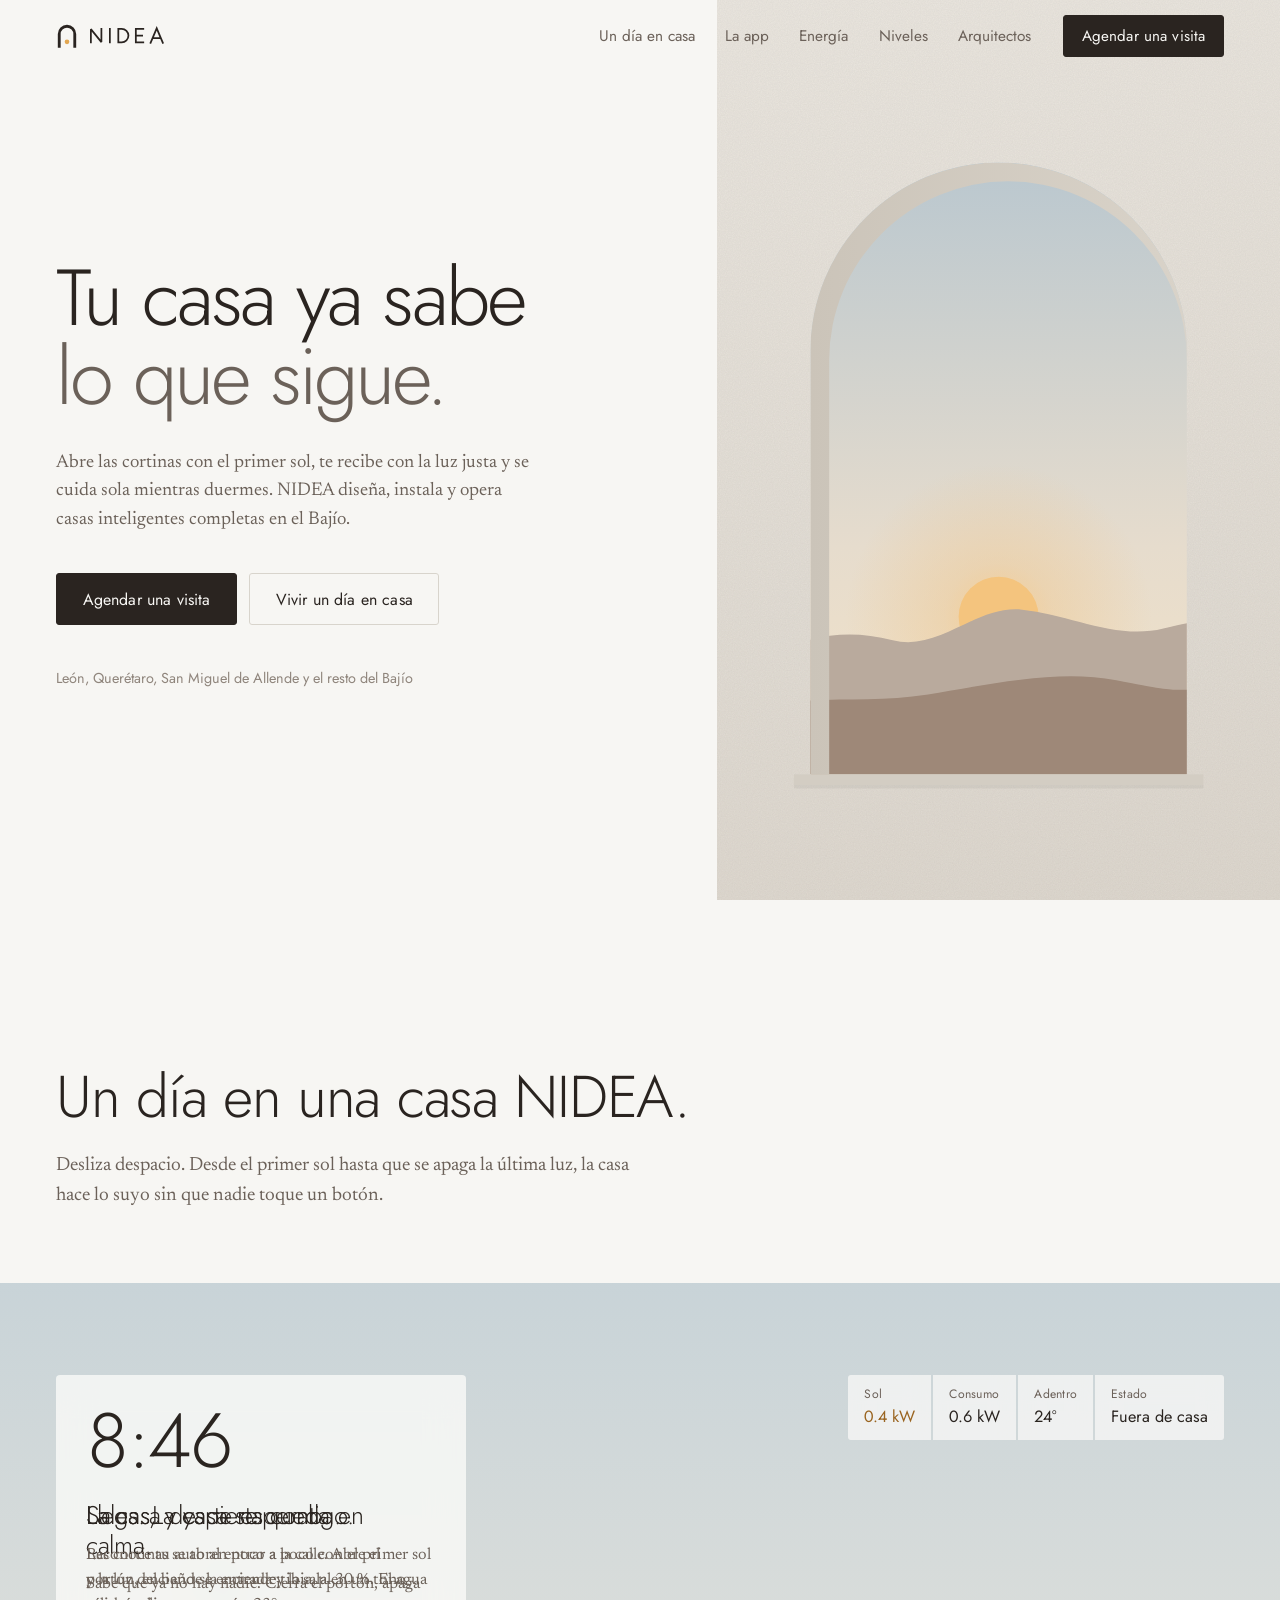
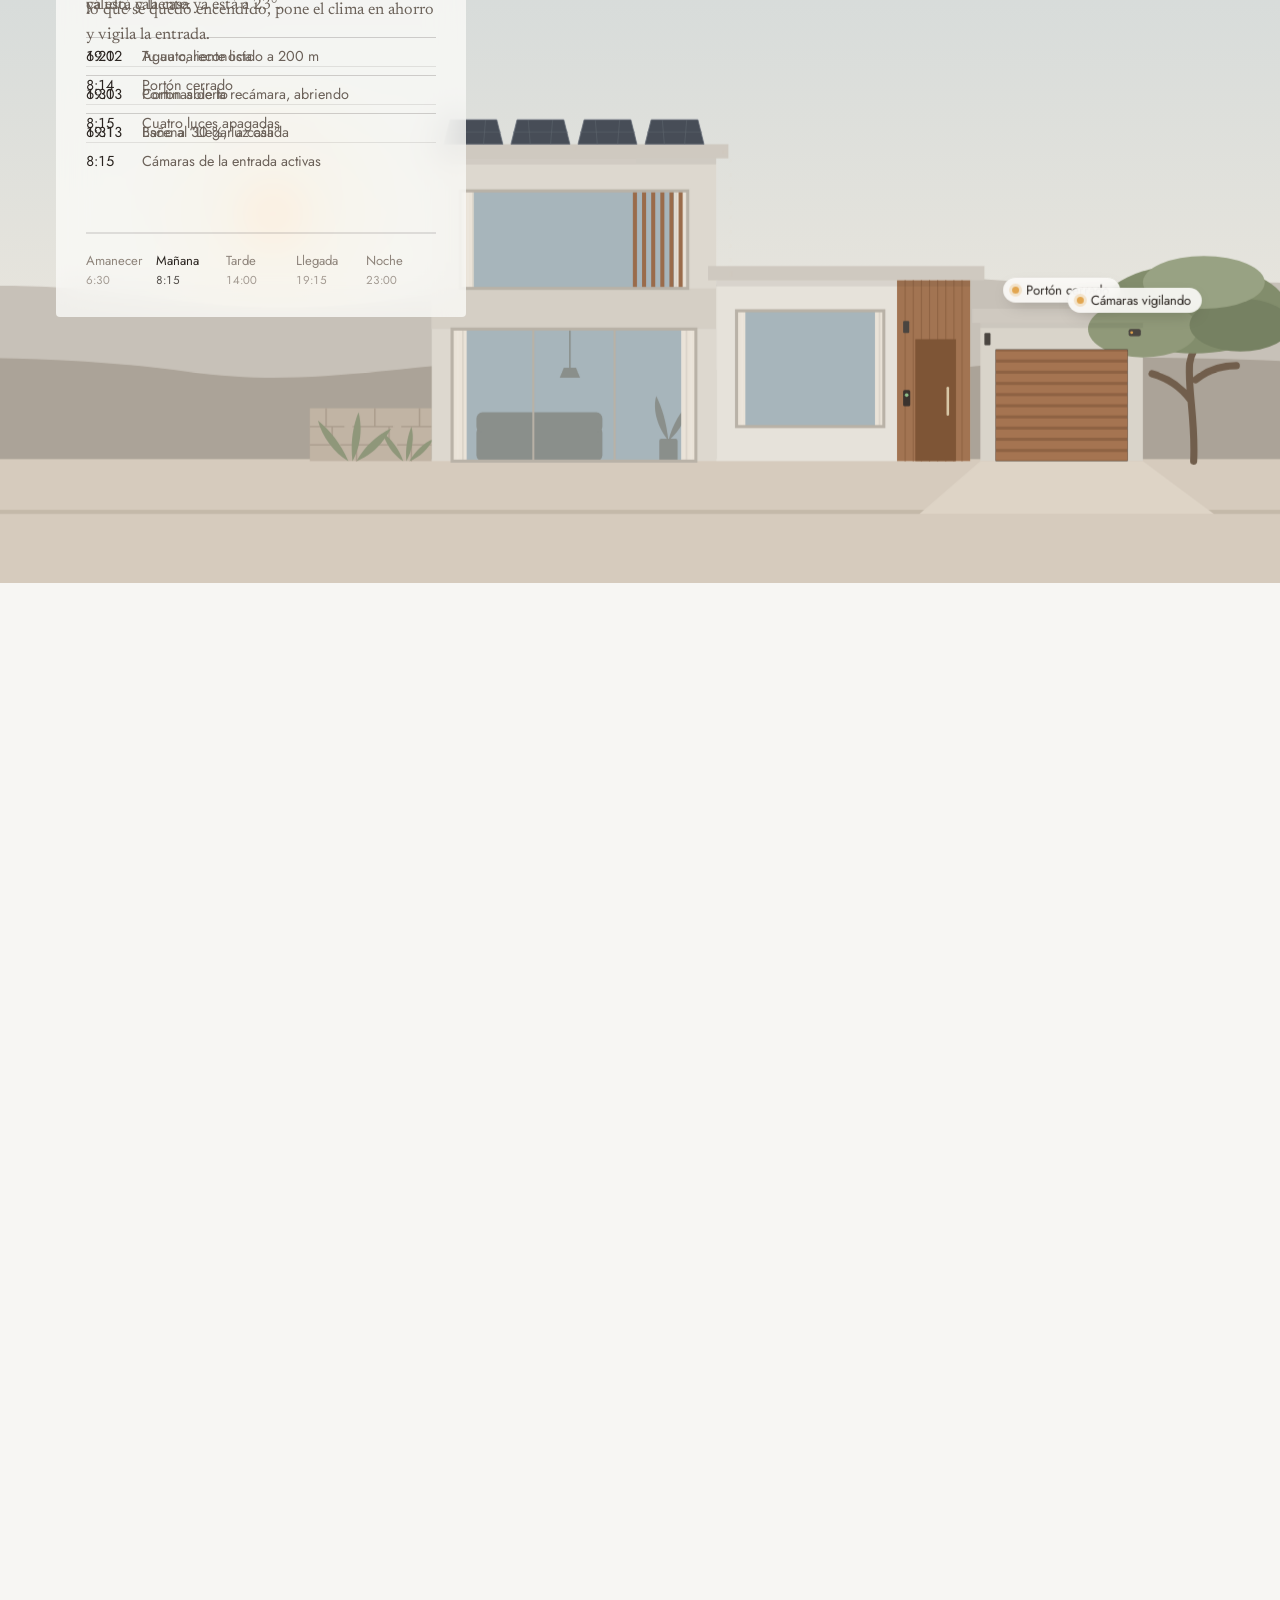
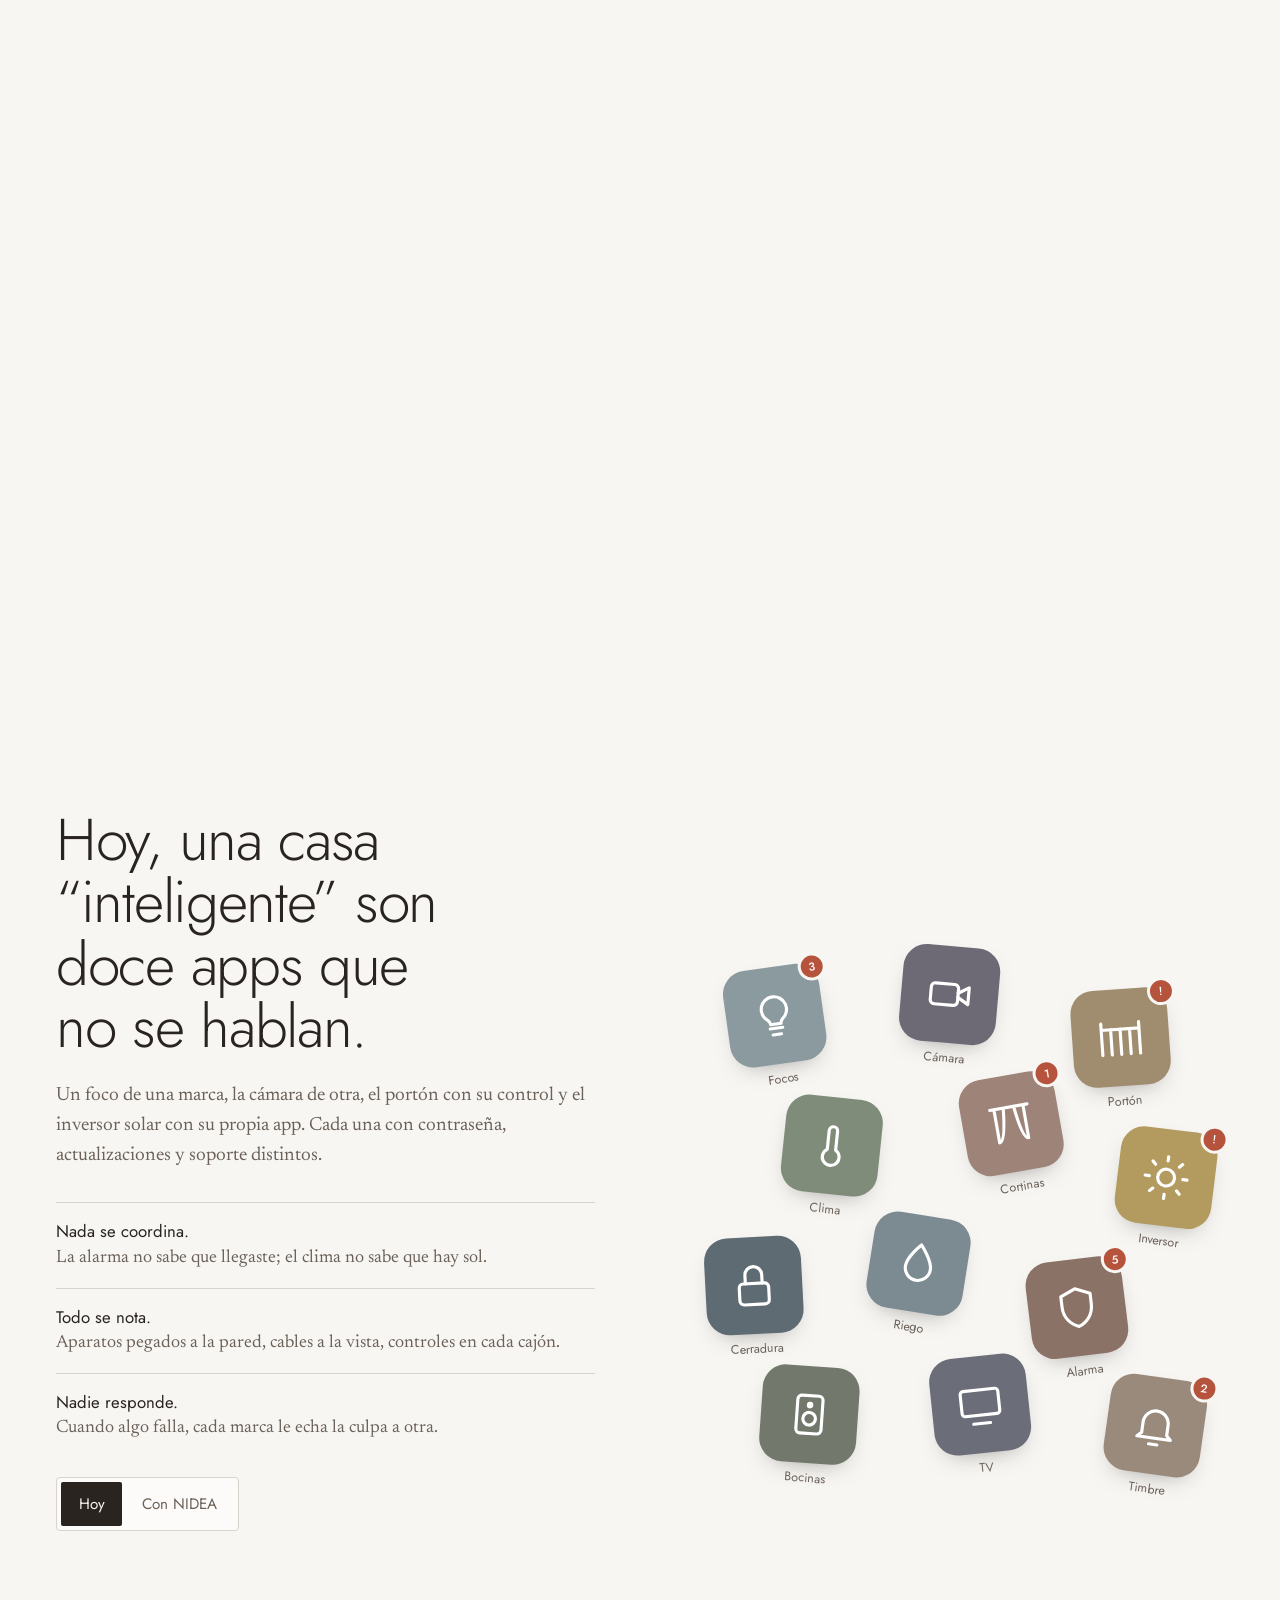
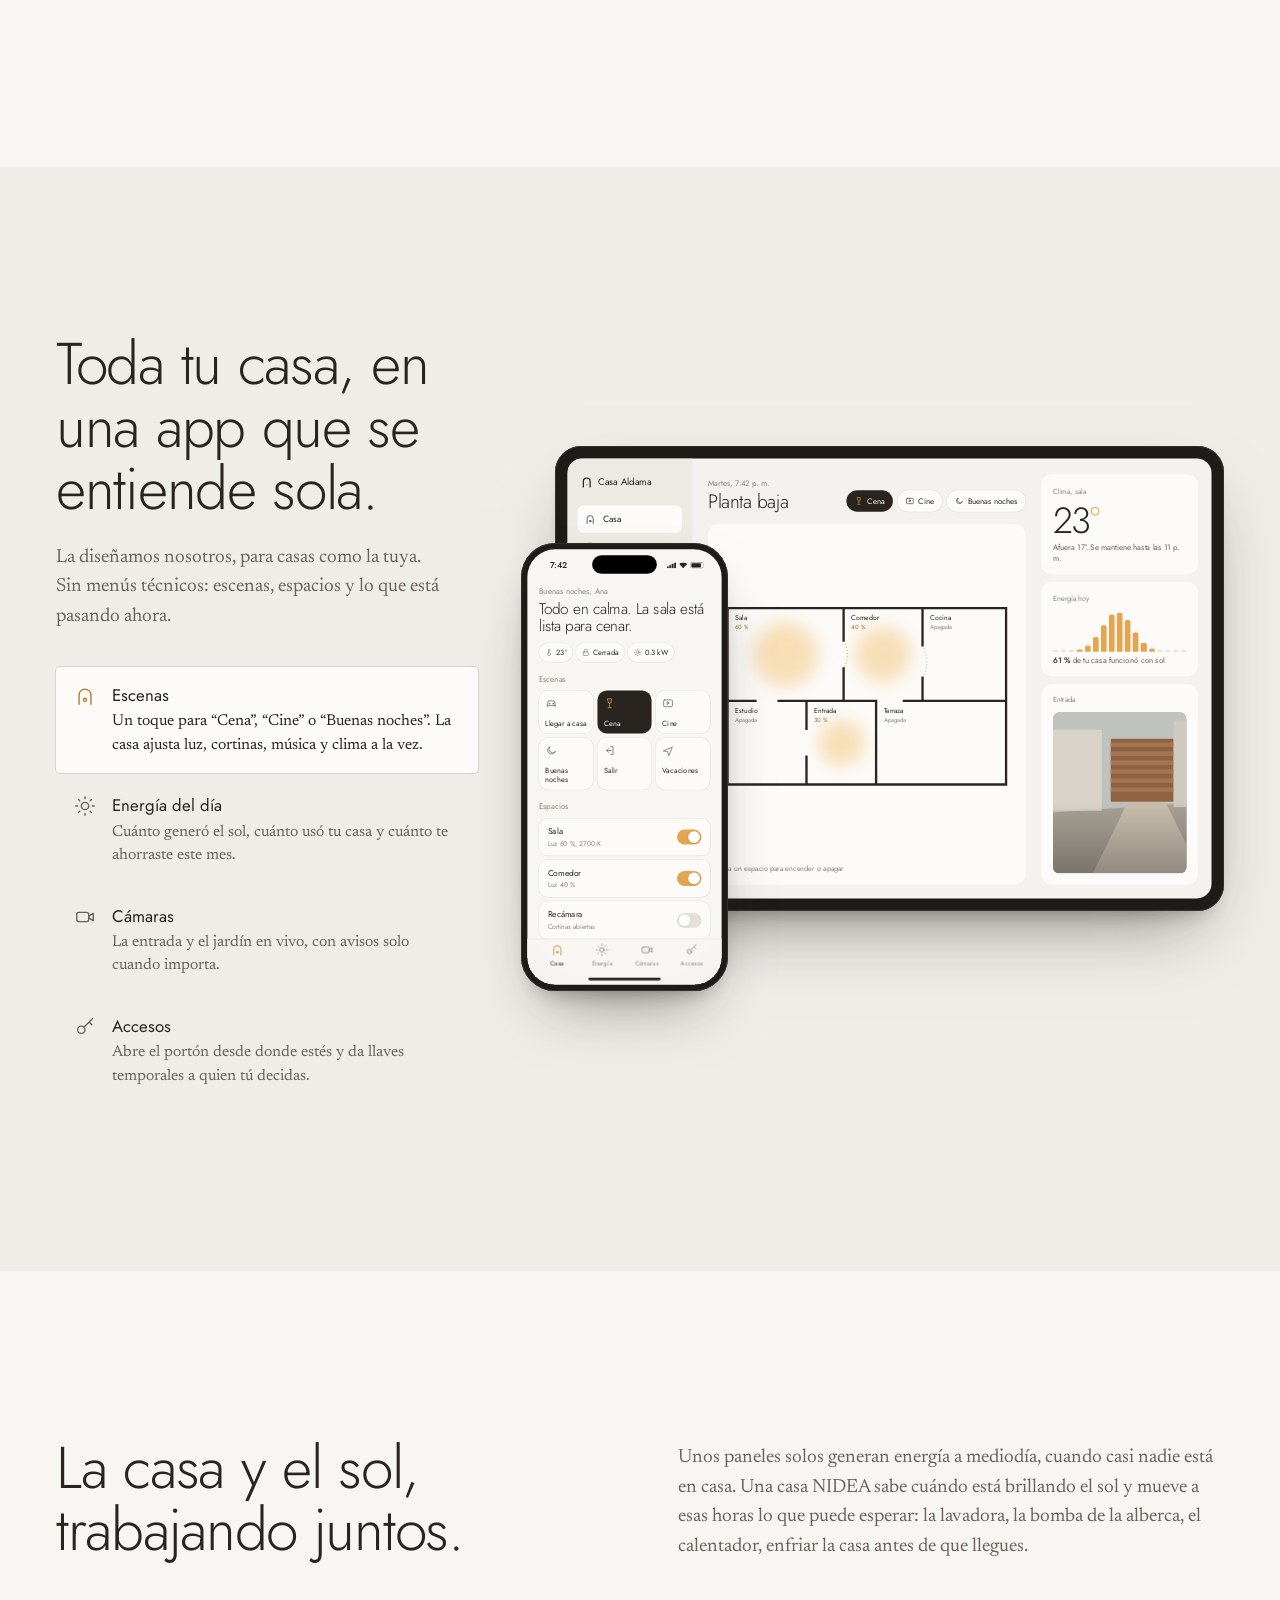
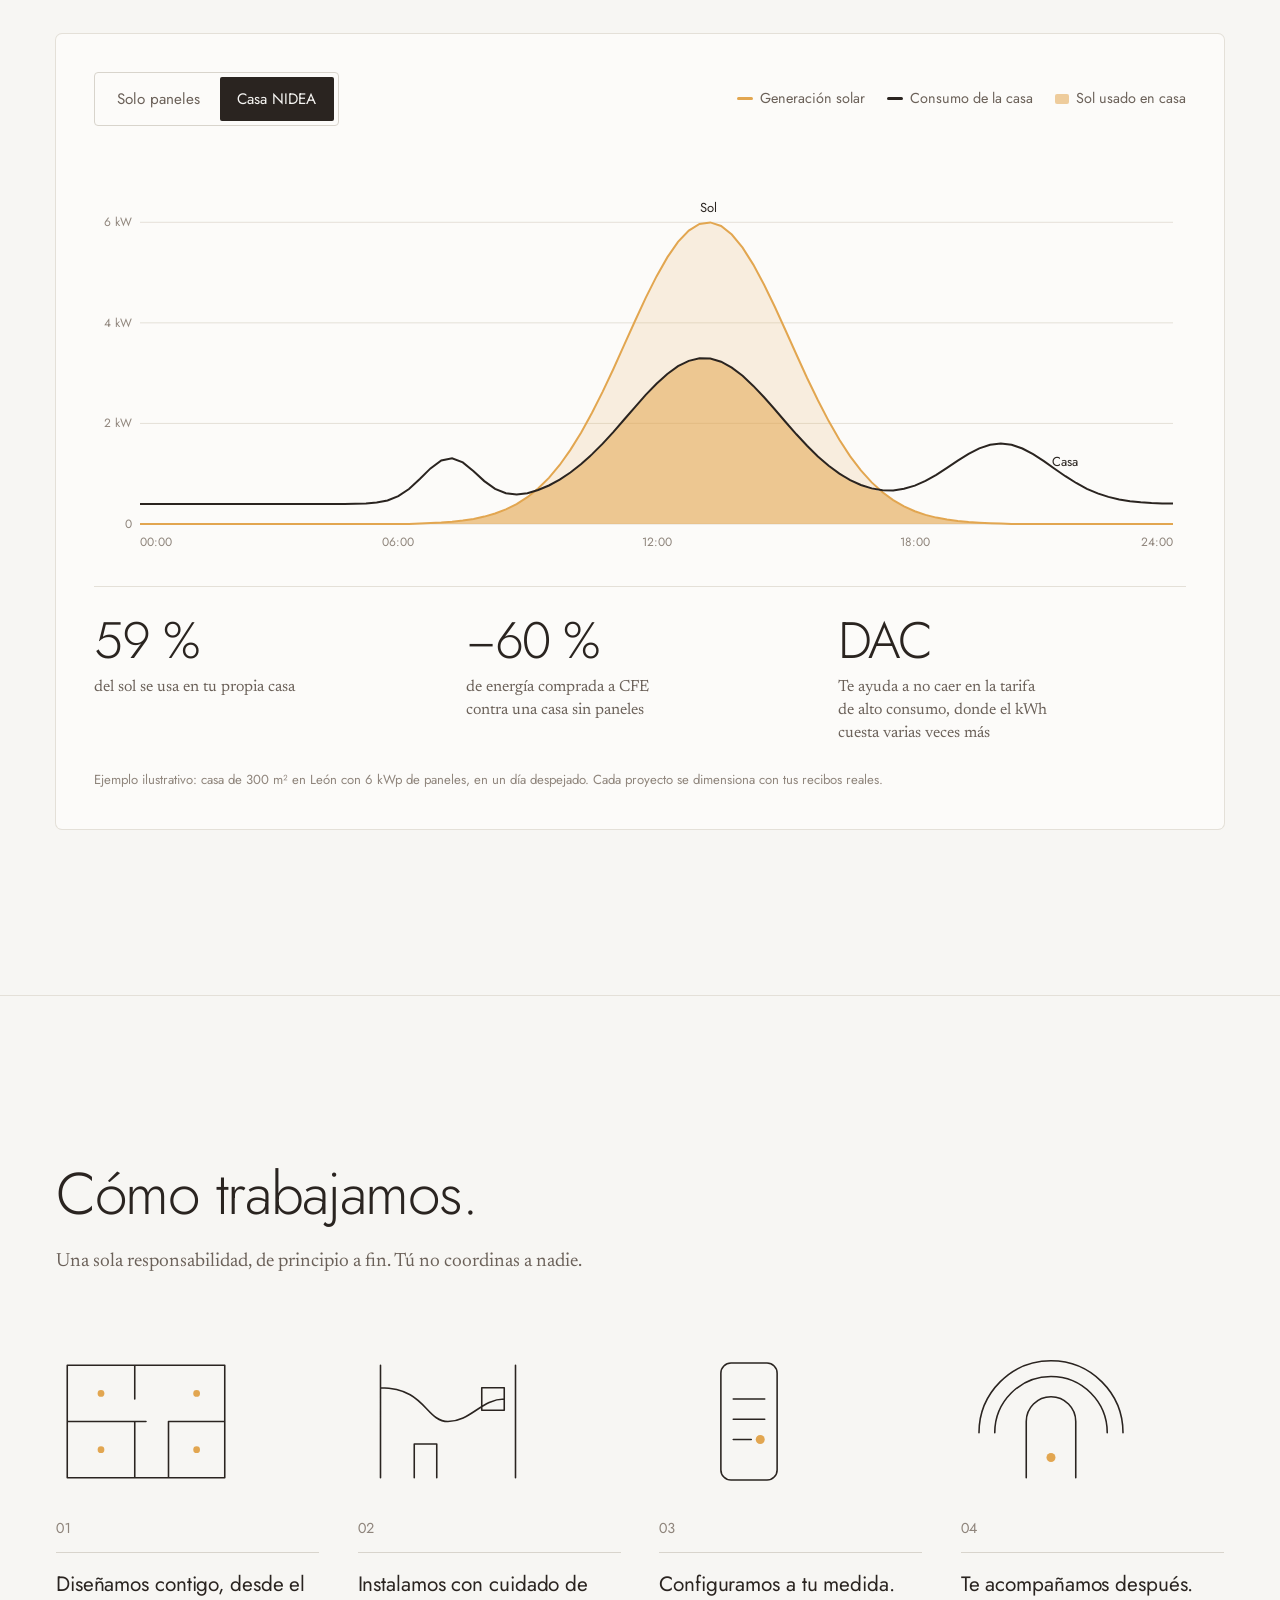
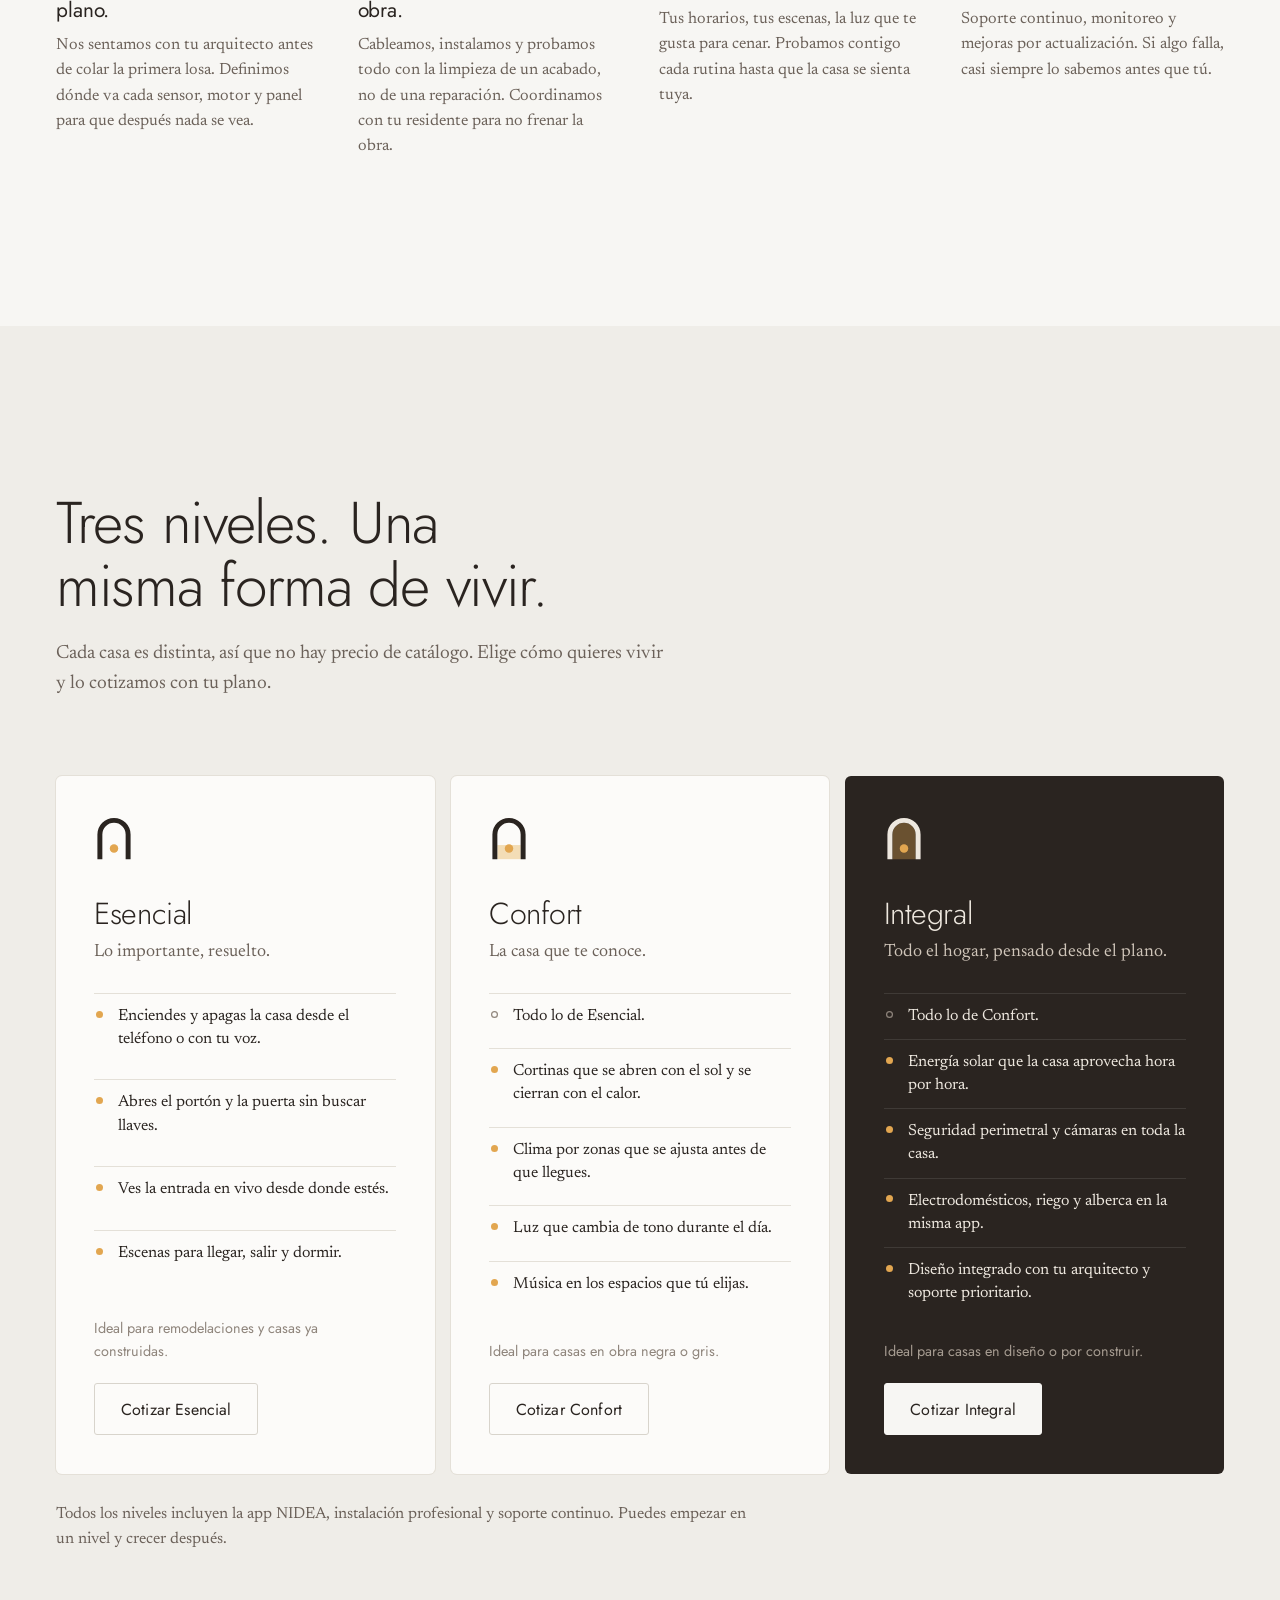
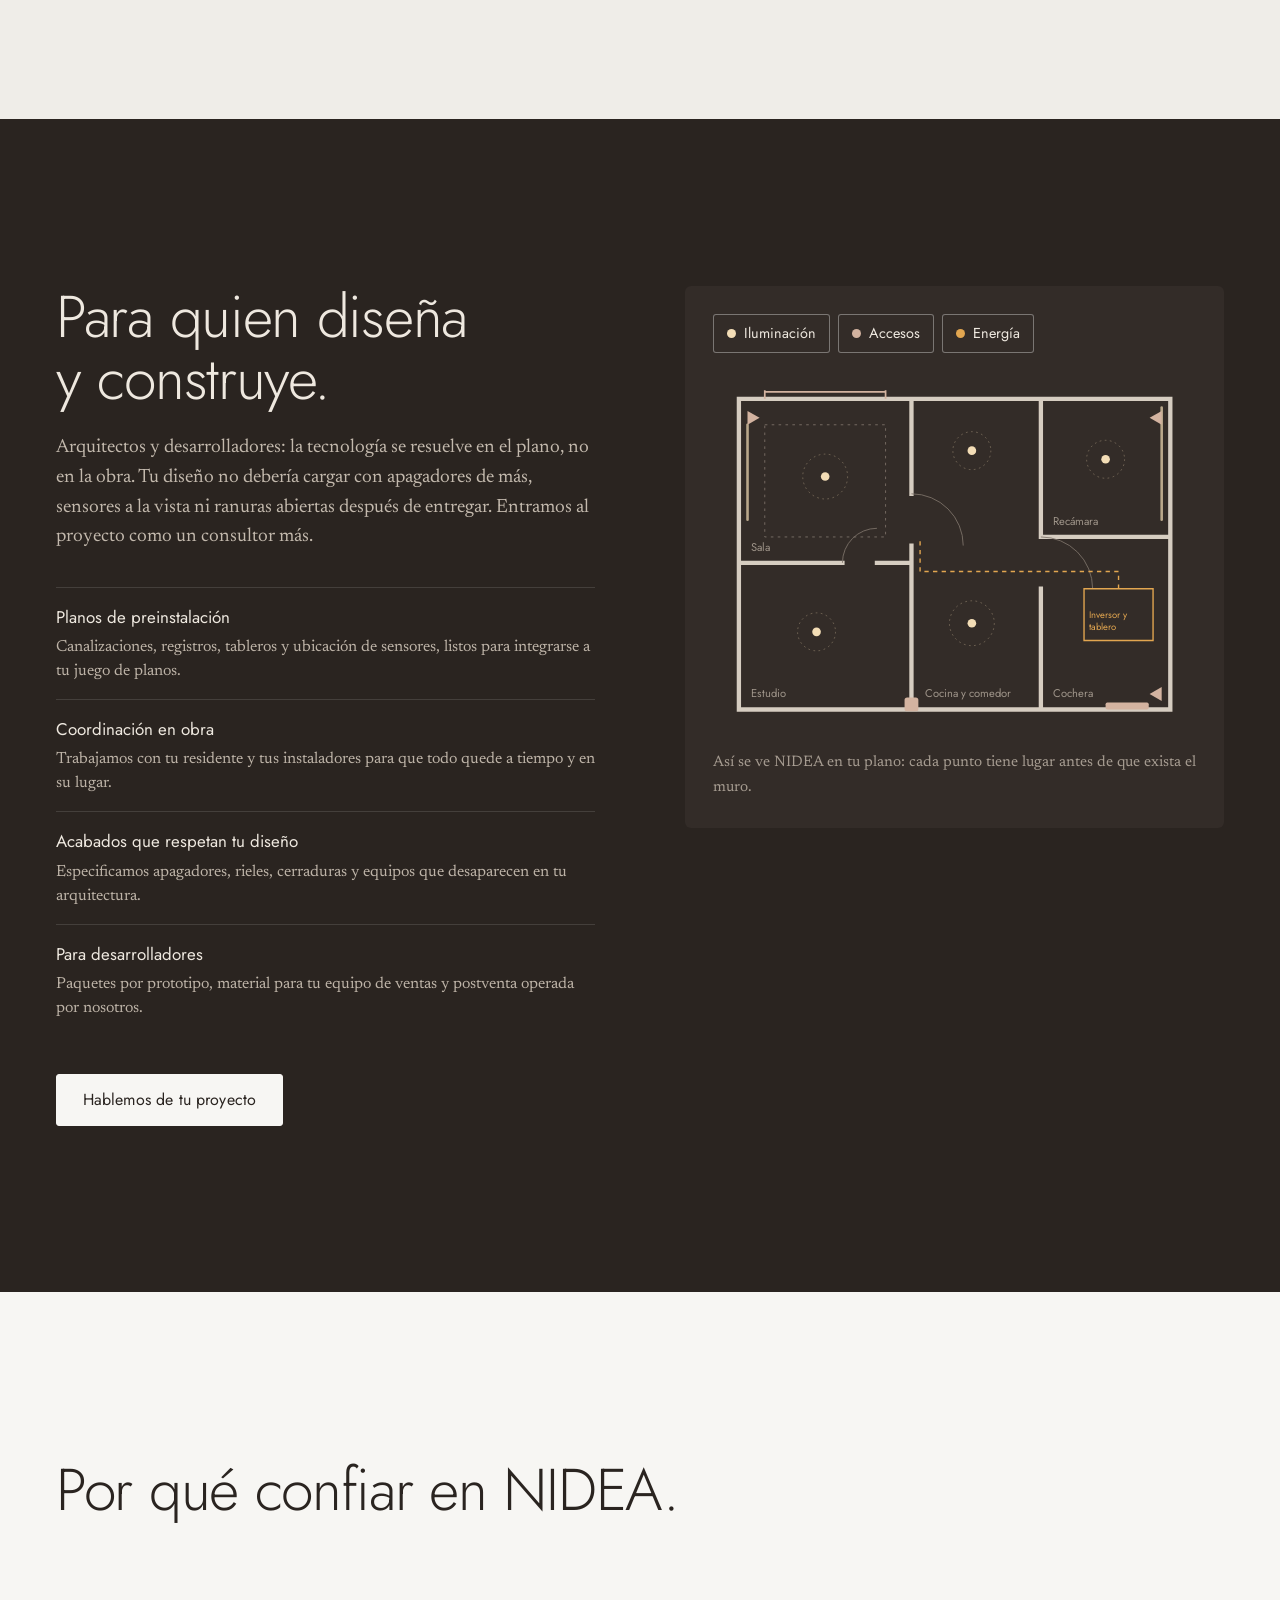
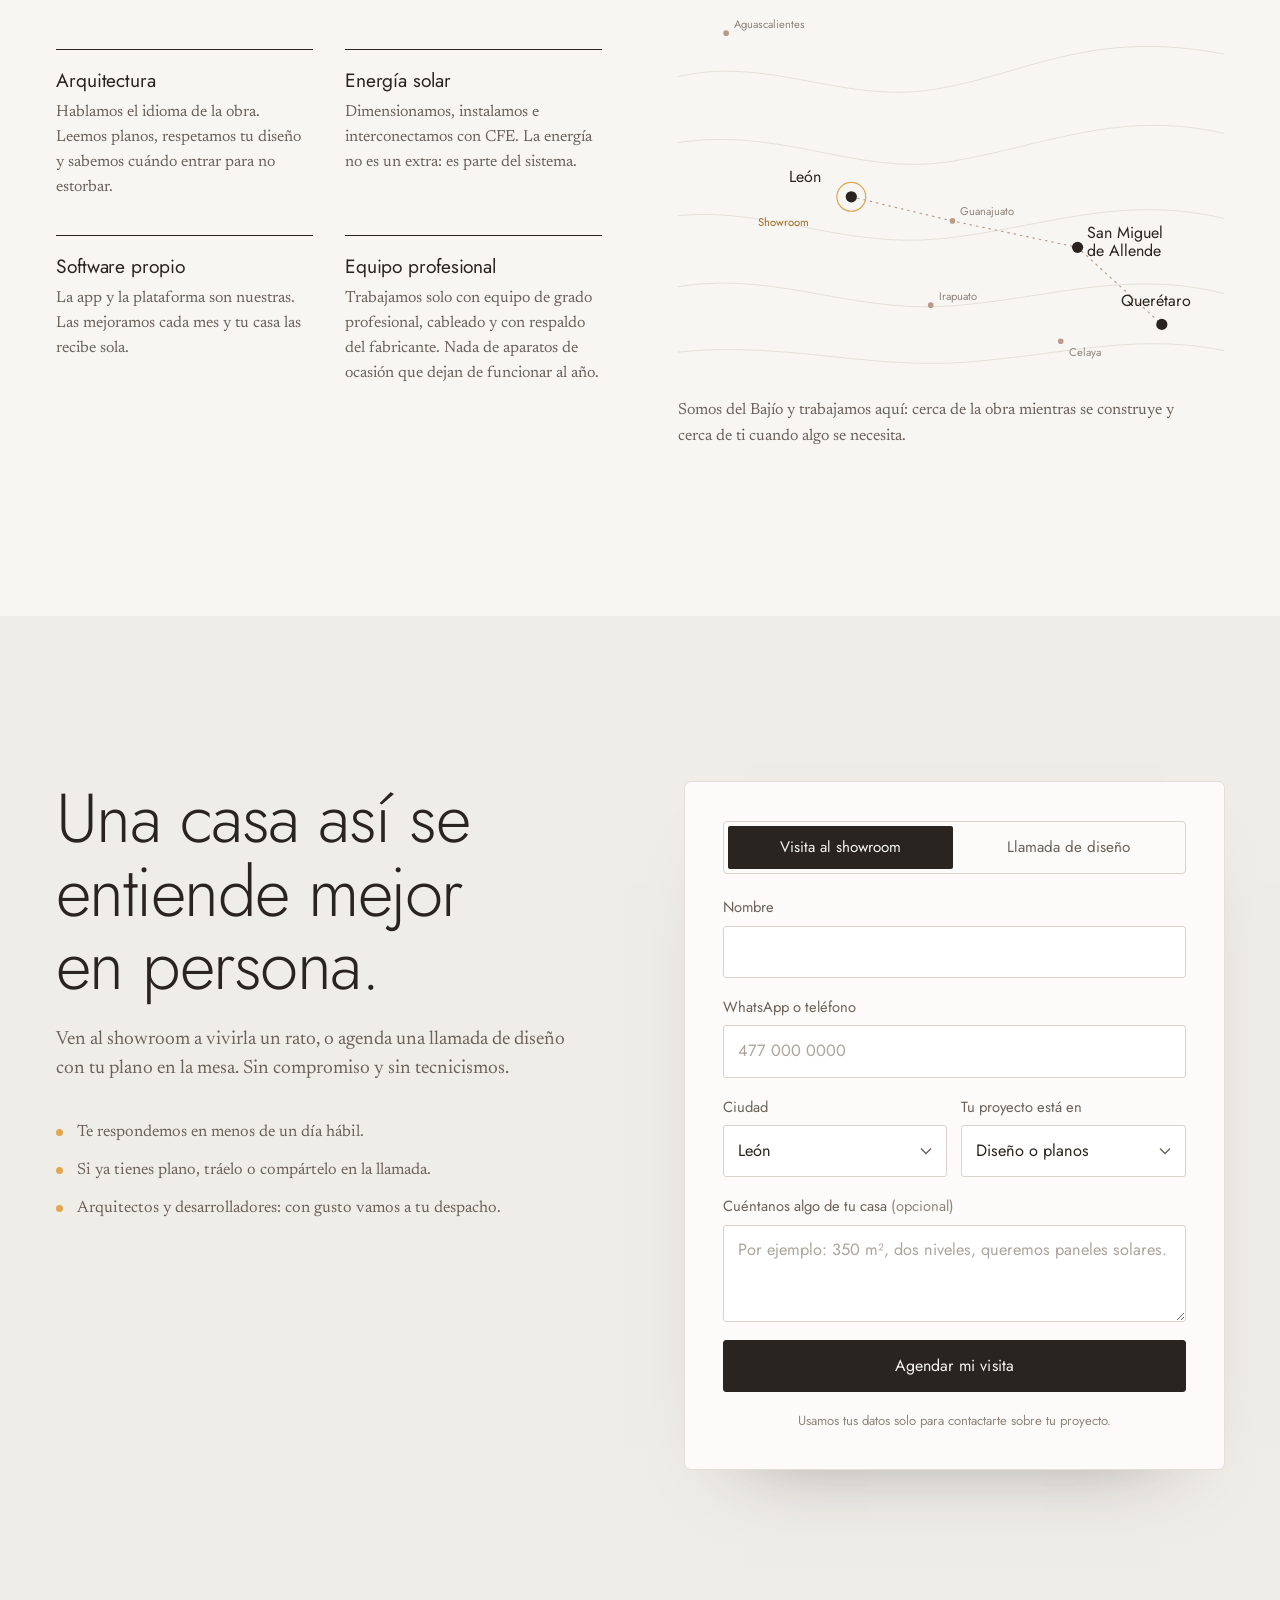
==== commit 2d0dde5f: "Vista previa para redes: imagen, etiquetas Open Graph y de X, ícono para iPhone Co-Authored-By: Clau" ====
--- a/index.html
+++ b/index.html
@@ -6,9 +6,25 @@
 <title>NIDEA · Casas inteligentes en el Bajío</title>
 <meta name="description" content="NIDEA diseña, instala y opera casas inteligentes completas en León, Querétaro y San Miguel de Allende. Luz, clima, accesos, seguridad y energía solar en una sola app.">
 <meta name="theme-color" content="#F7F6F3">
+<link rel="canonical" href="https://nidea-eta.vercel.app/">
+<meta property="og:type" content="website">
+<meta property="og:site_name" content="NIDEA">
+<meta property="og:locale" content="es_MX">
+<meta property="og:url" content="https://nidea-eta.vercel.app/">
 <meta property="og:title" content="NIDEA · Tu casa ya sabe lo que sigue">
-<meta property="og:description" content="Casas inteligentes completas, integradas desde el plano y alimentadas por el sol.">
+<meta property="og:description" content="Casas inteligentes completas, integradas desde el plano y alimentadas por el sol. León, Querétaro y San Miguel de Allende.">
+<meta property="og:image" content="https://nidea-eta.vercel.app/assets/og.jpg">
+<meta property="og:image:secure_url" content="https://nidea-eta.vercel.app/assets/og.jpg">
+<meta property="og:image:type" content="image/jpeg">
+<meta property="og:image:width" content="1200">
+<meta property="og:image:height" content="630">
+<meta property="og:image:alt" content="NIDEA: un nicho arquitectónico con el sol saliendo detrás de los cerros, junto a la frase Tu casa ya sabe lo que sigue.">
+<meta name="twitter:card" content="summary_large_image">
+<meta name="twitter:title" content="NIDEA · Tu casa ya sabe lo que sigue">
+<meta name="twitter:description" content="Casas inteligentes completas, integradas desde el plano y alimentadas por el sol.">
+<meta name="twitter:image" content="https://nidea-eta.vercel.app/assets/og.jpg">
 <link rel="icon" href="assets/favicon.svg" type="image/svg+xml">
+<link rel="apple-touch-icon" href="assets/apple-touch-icon.png">
 <link rel="preconnect" href="https://fonts.googleapis.com">
 <link rel="preconnect" href="https://fonts.gstatic.com" crossorigin>
 <link href="https://fonts.googleapis.com/css2?family=Jost:wght@300;400;500&family=Newsreader:ital,opsz,wght@0,6..72,400;0,6..72,500;1,6..72,400&display=swap" rel="stylesheet">
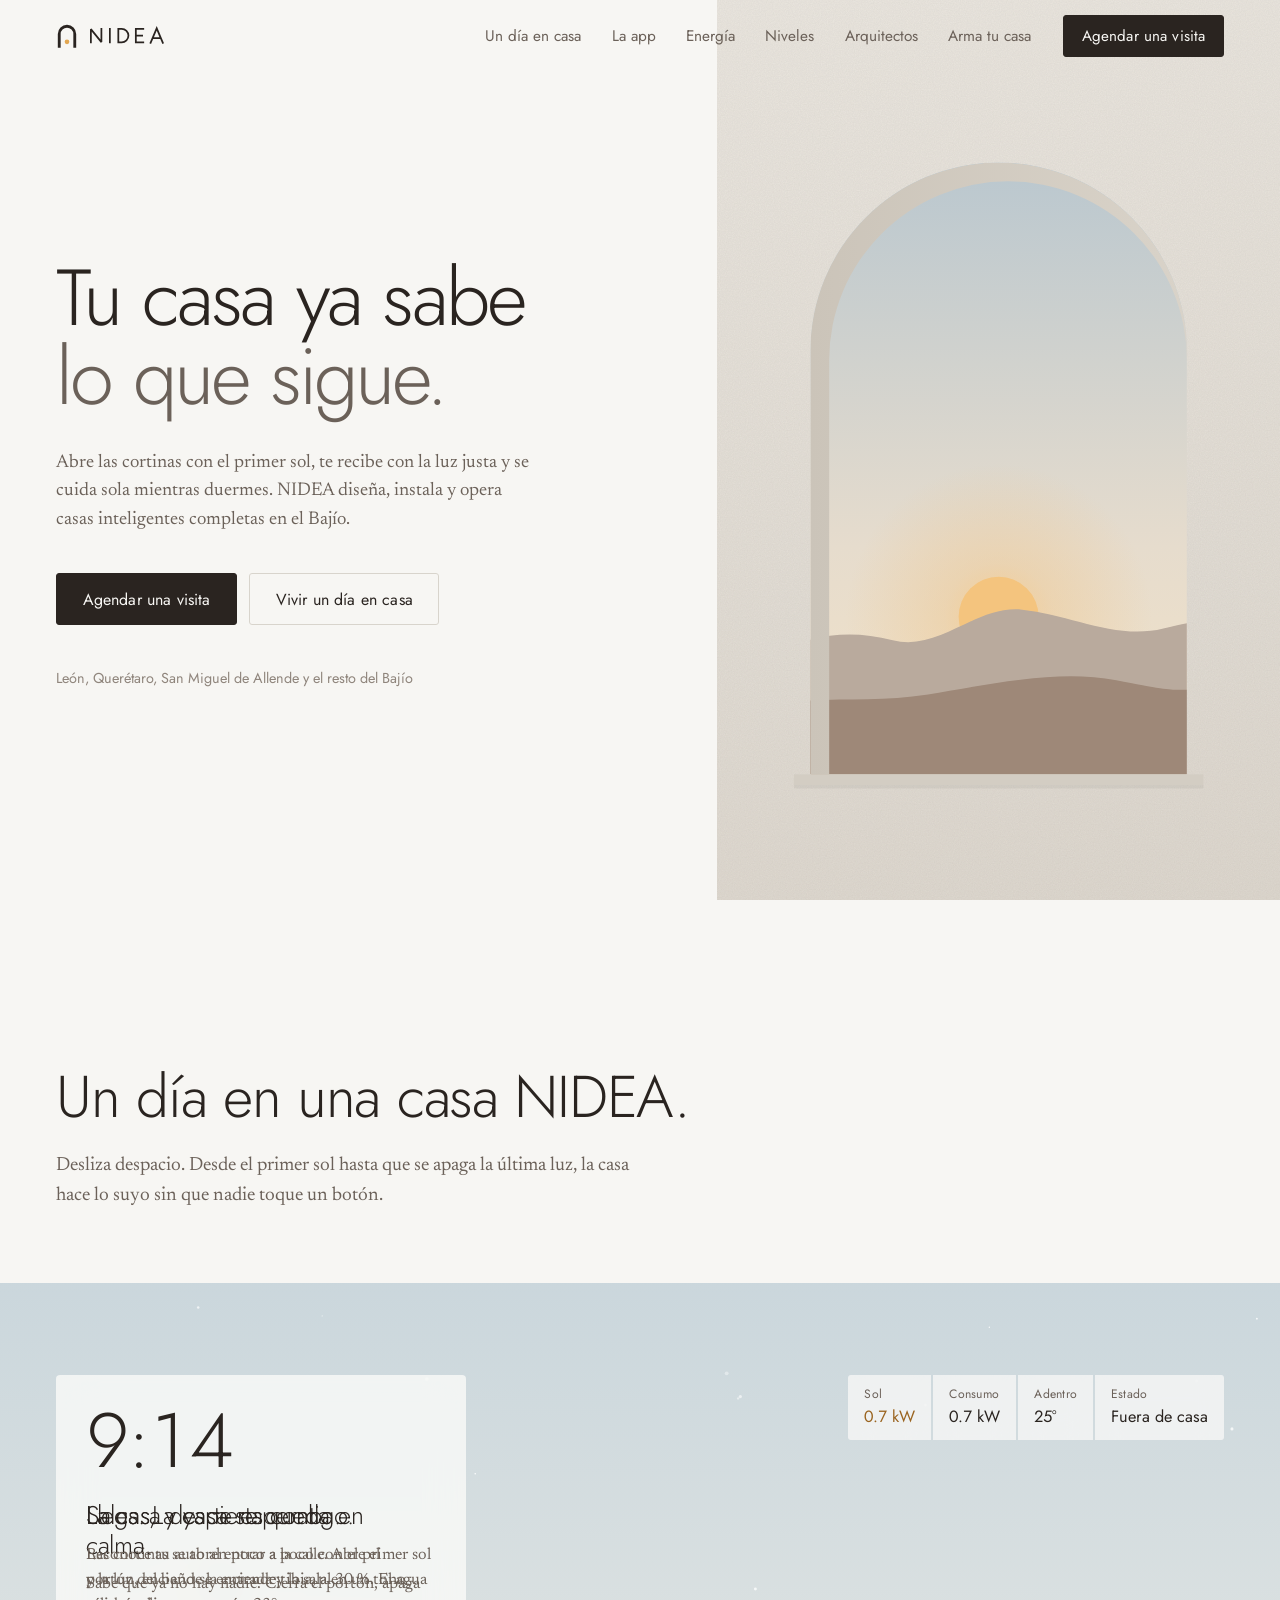
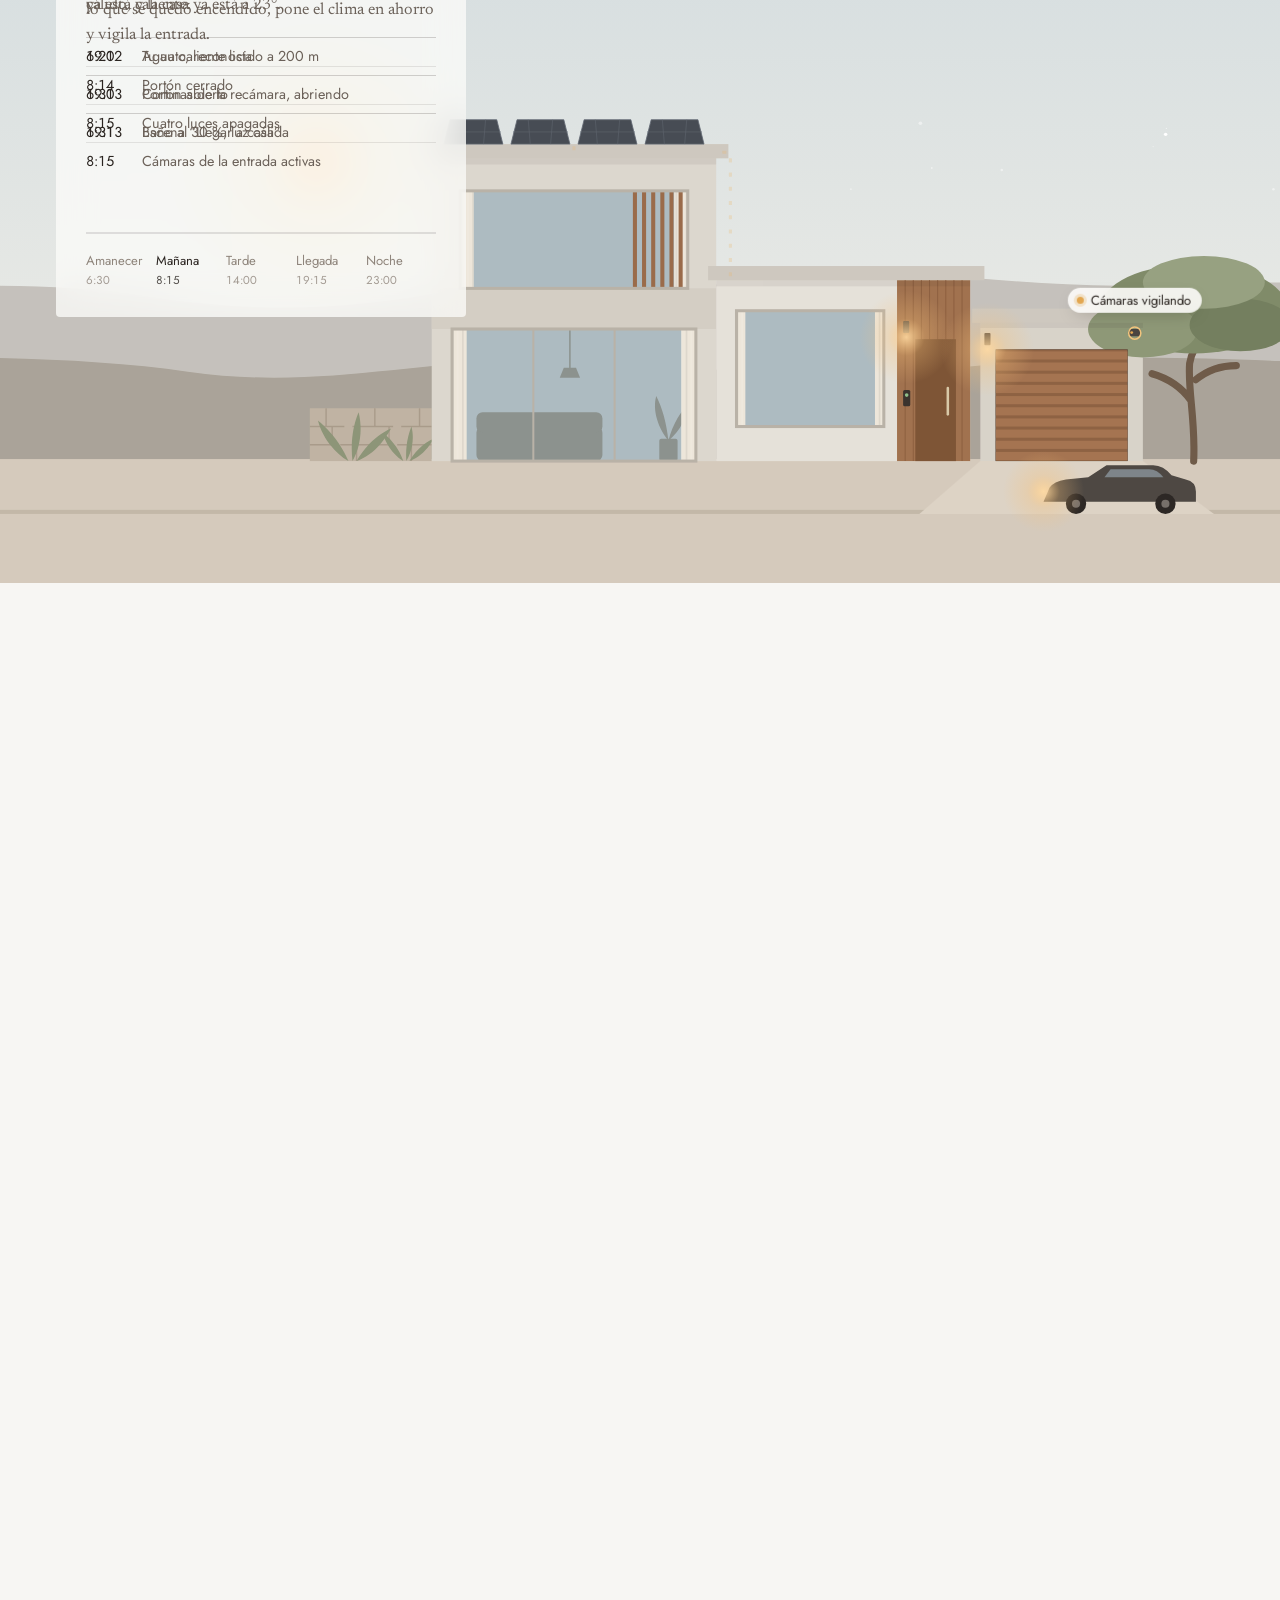
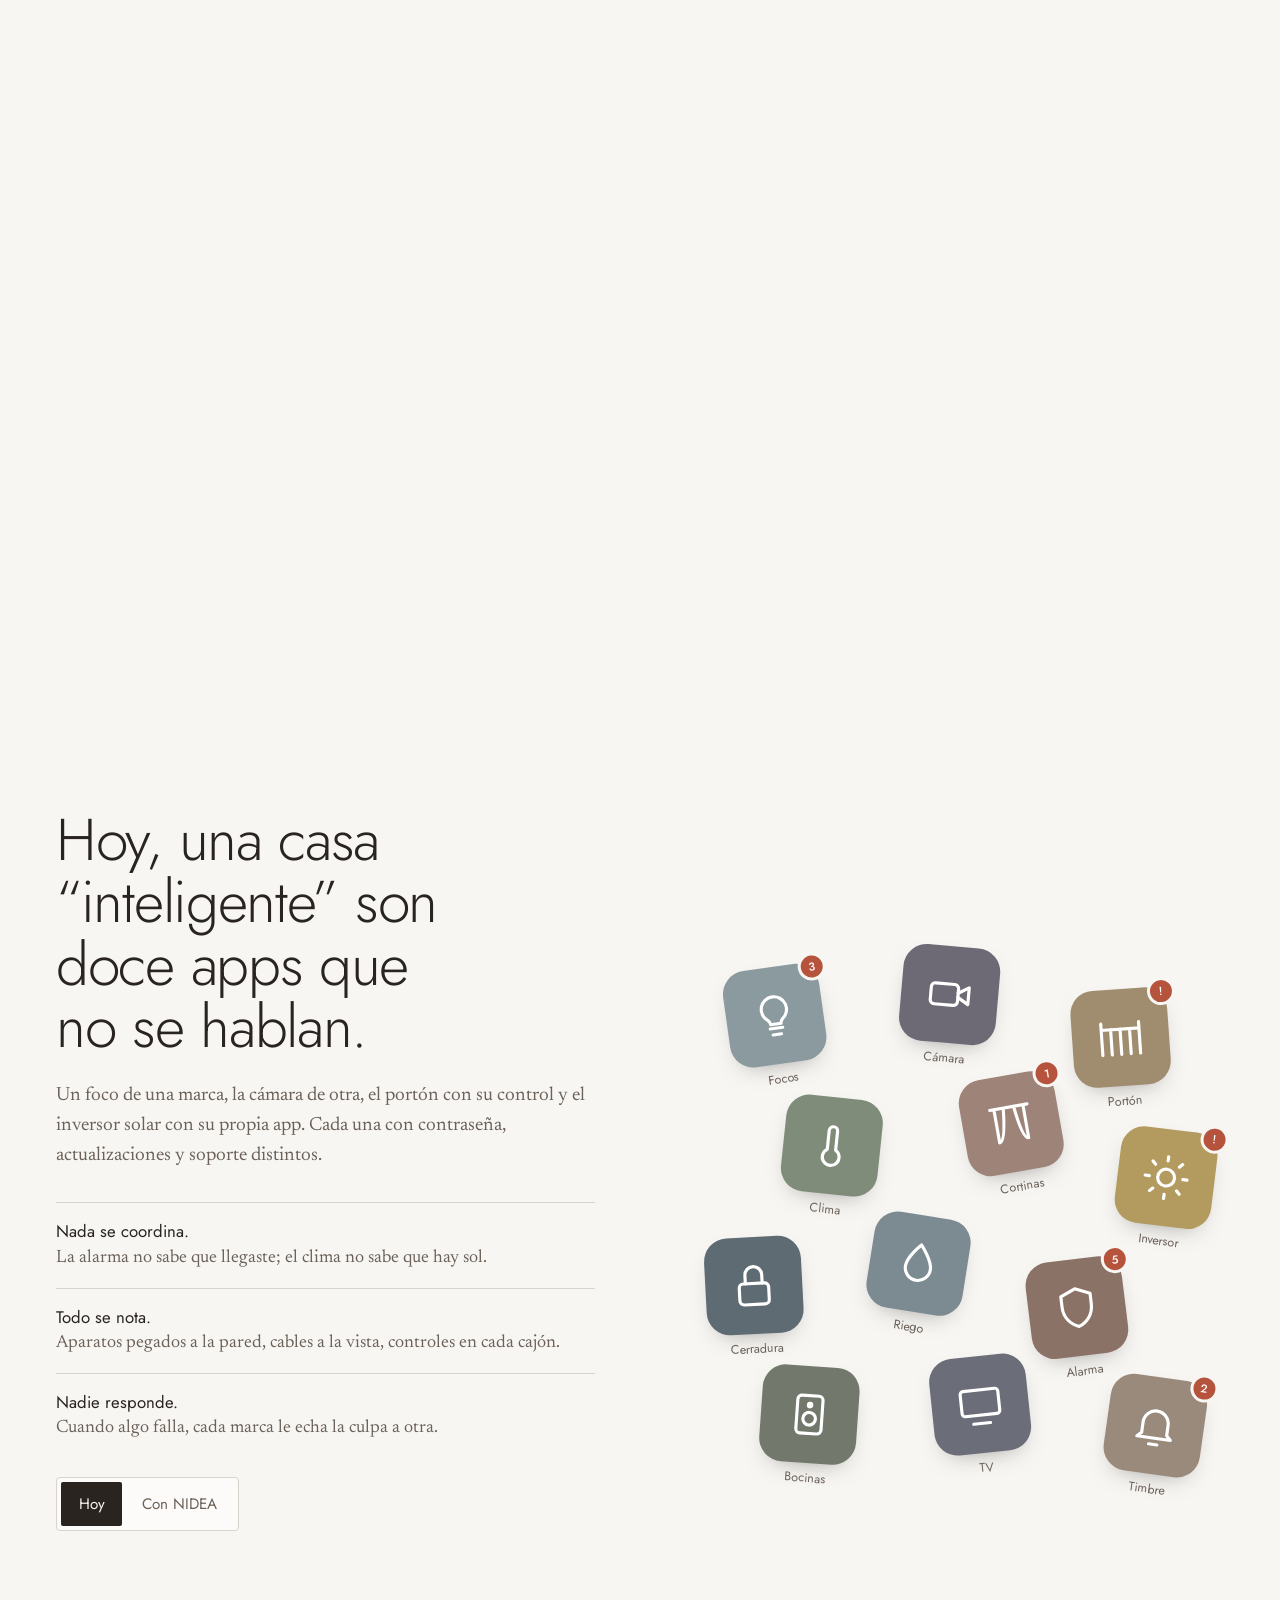
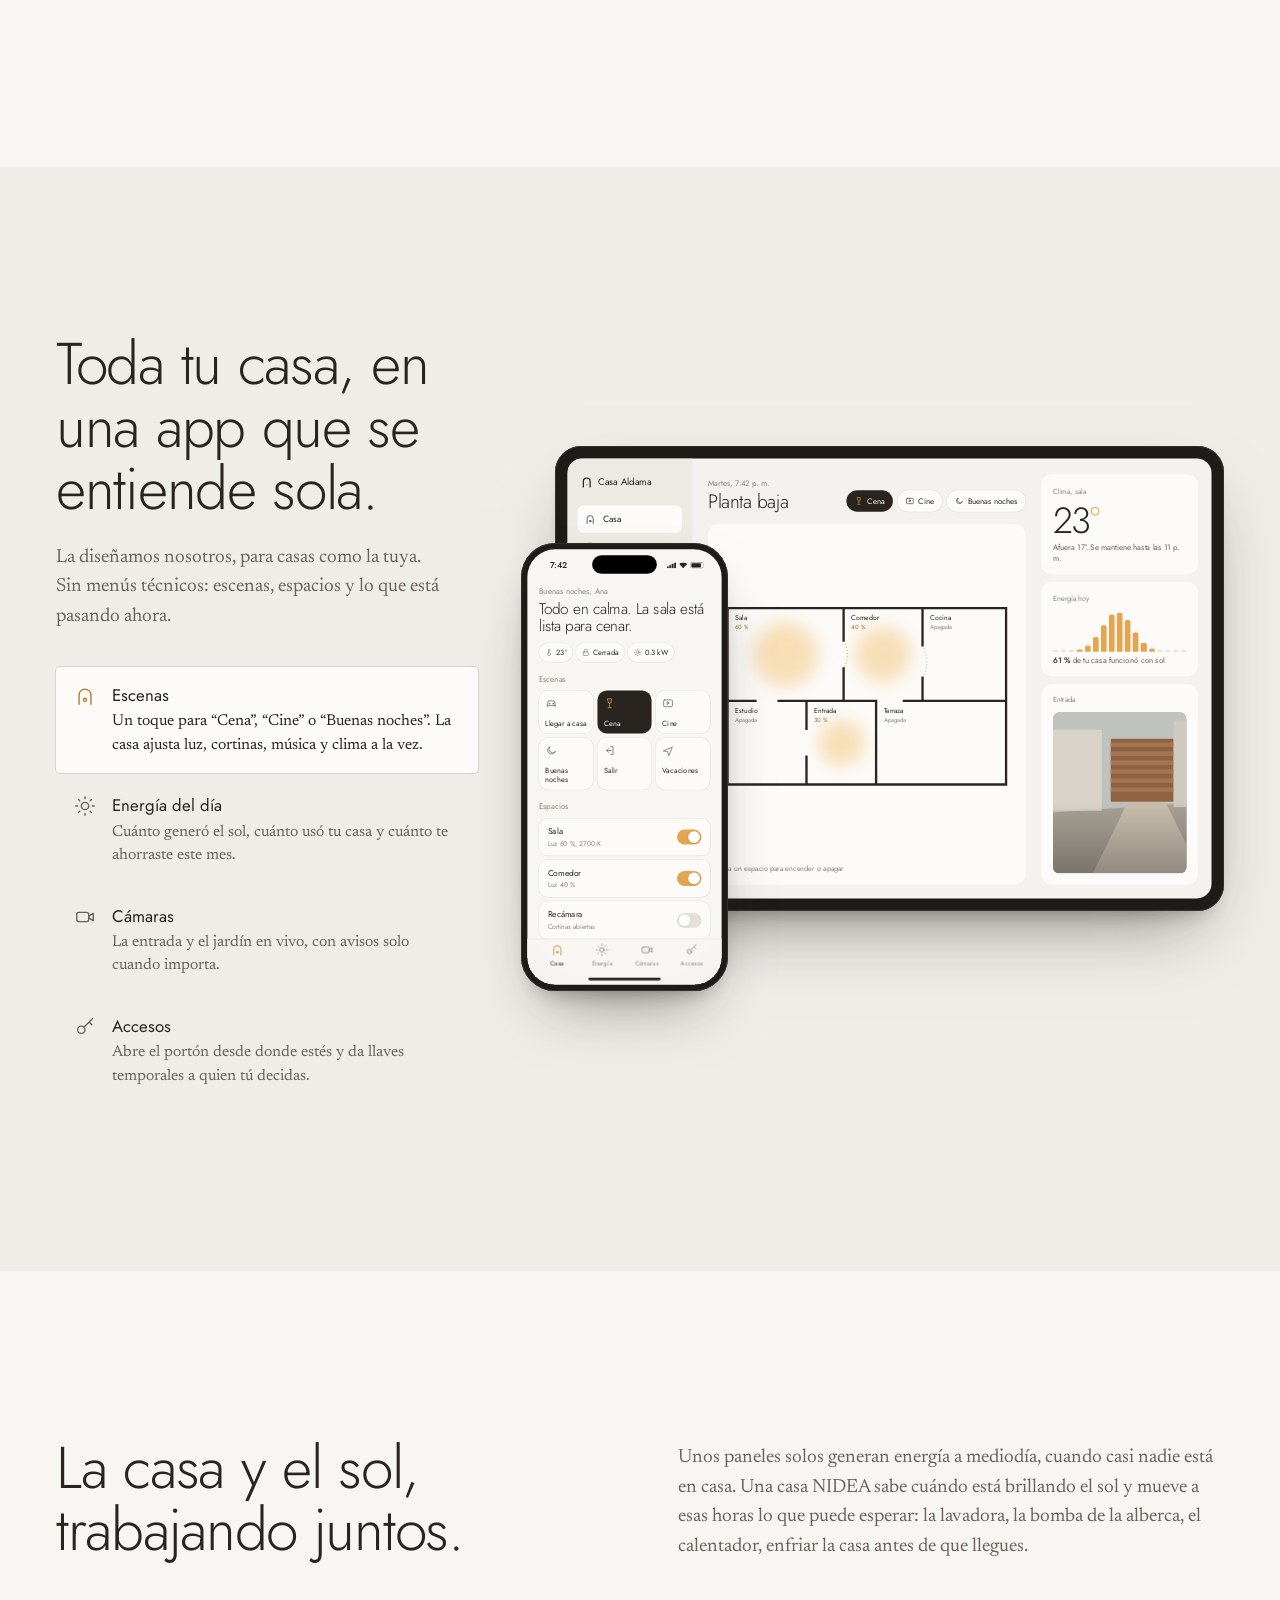
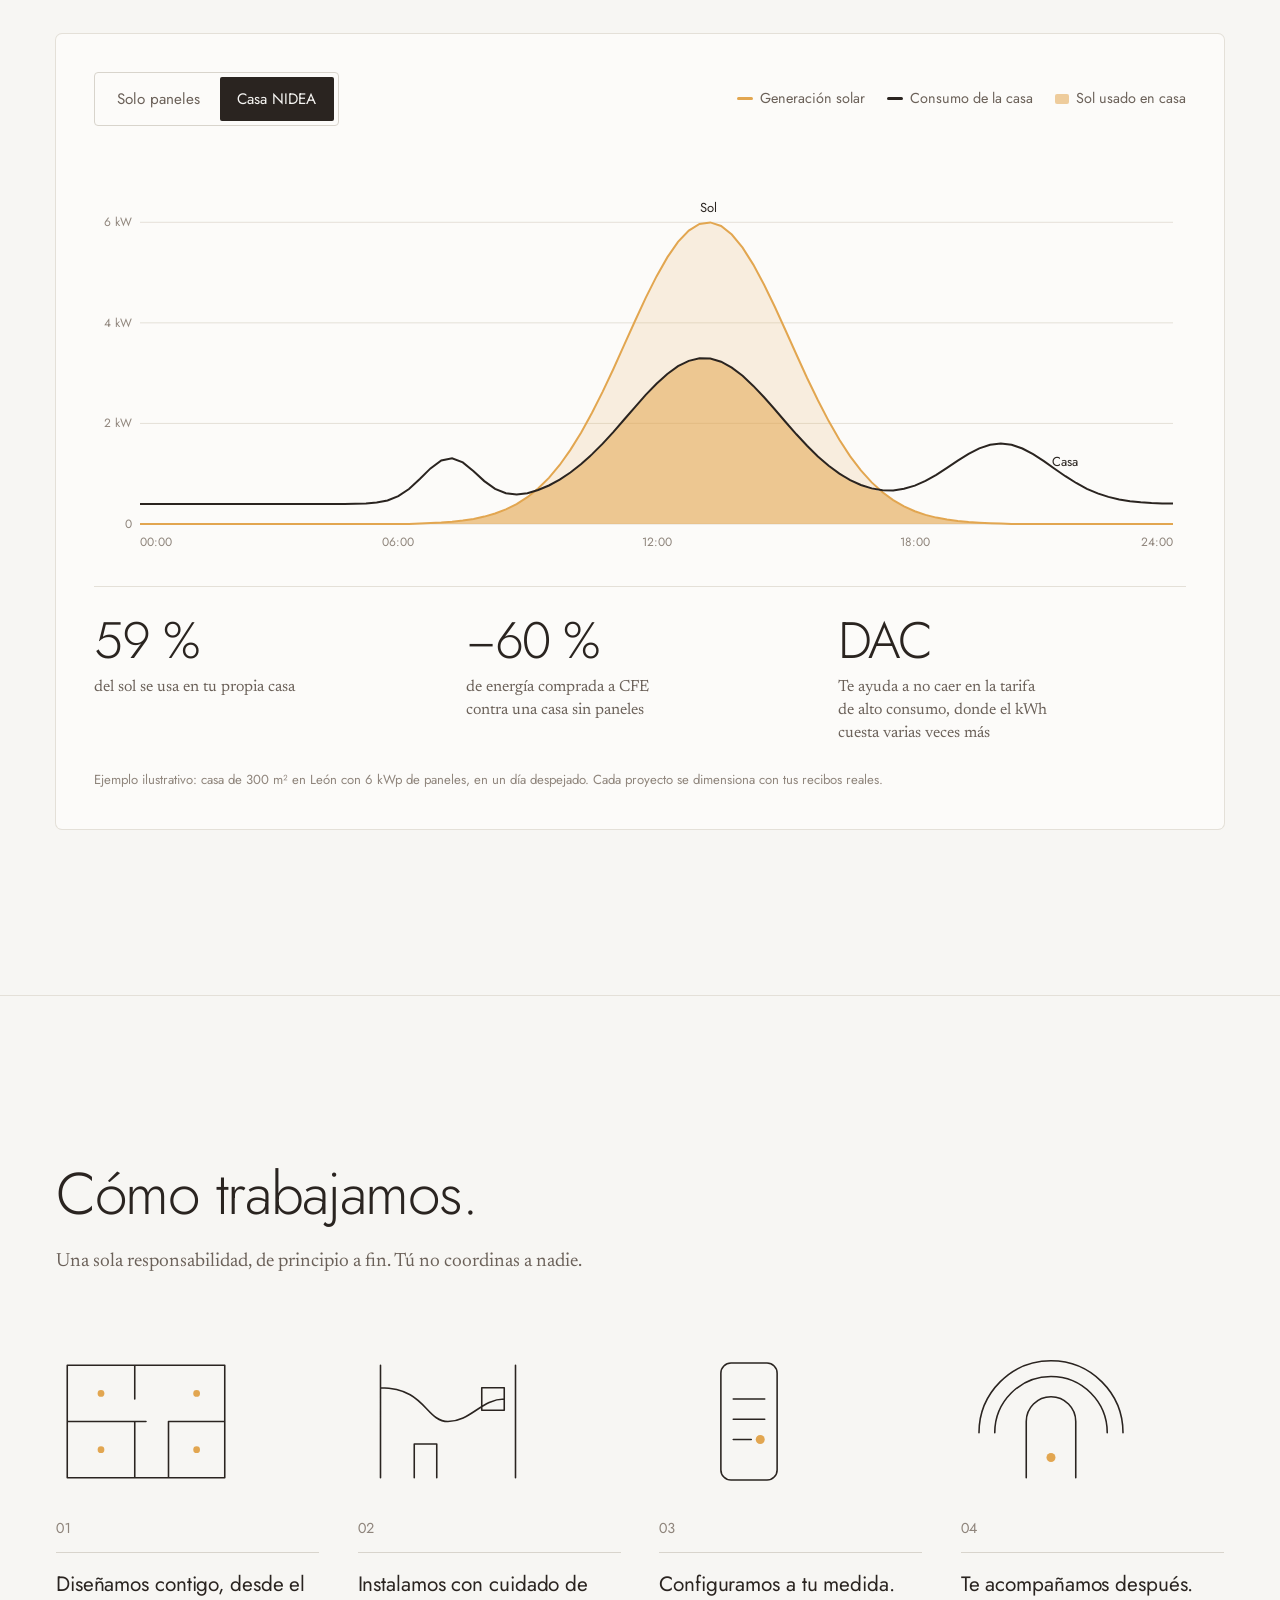
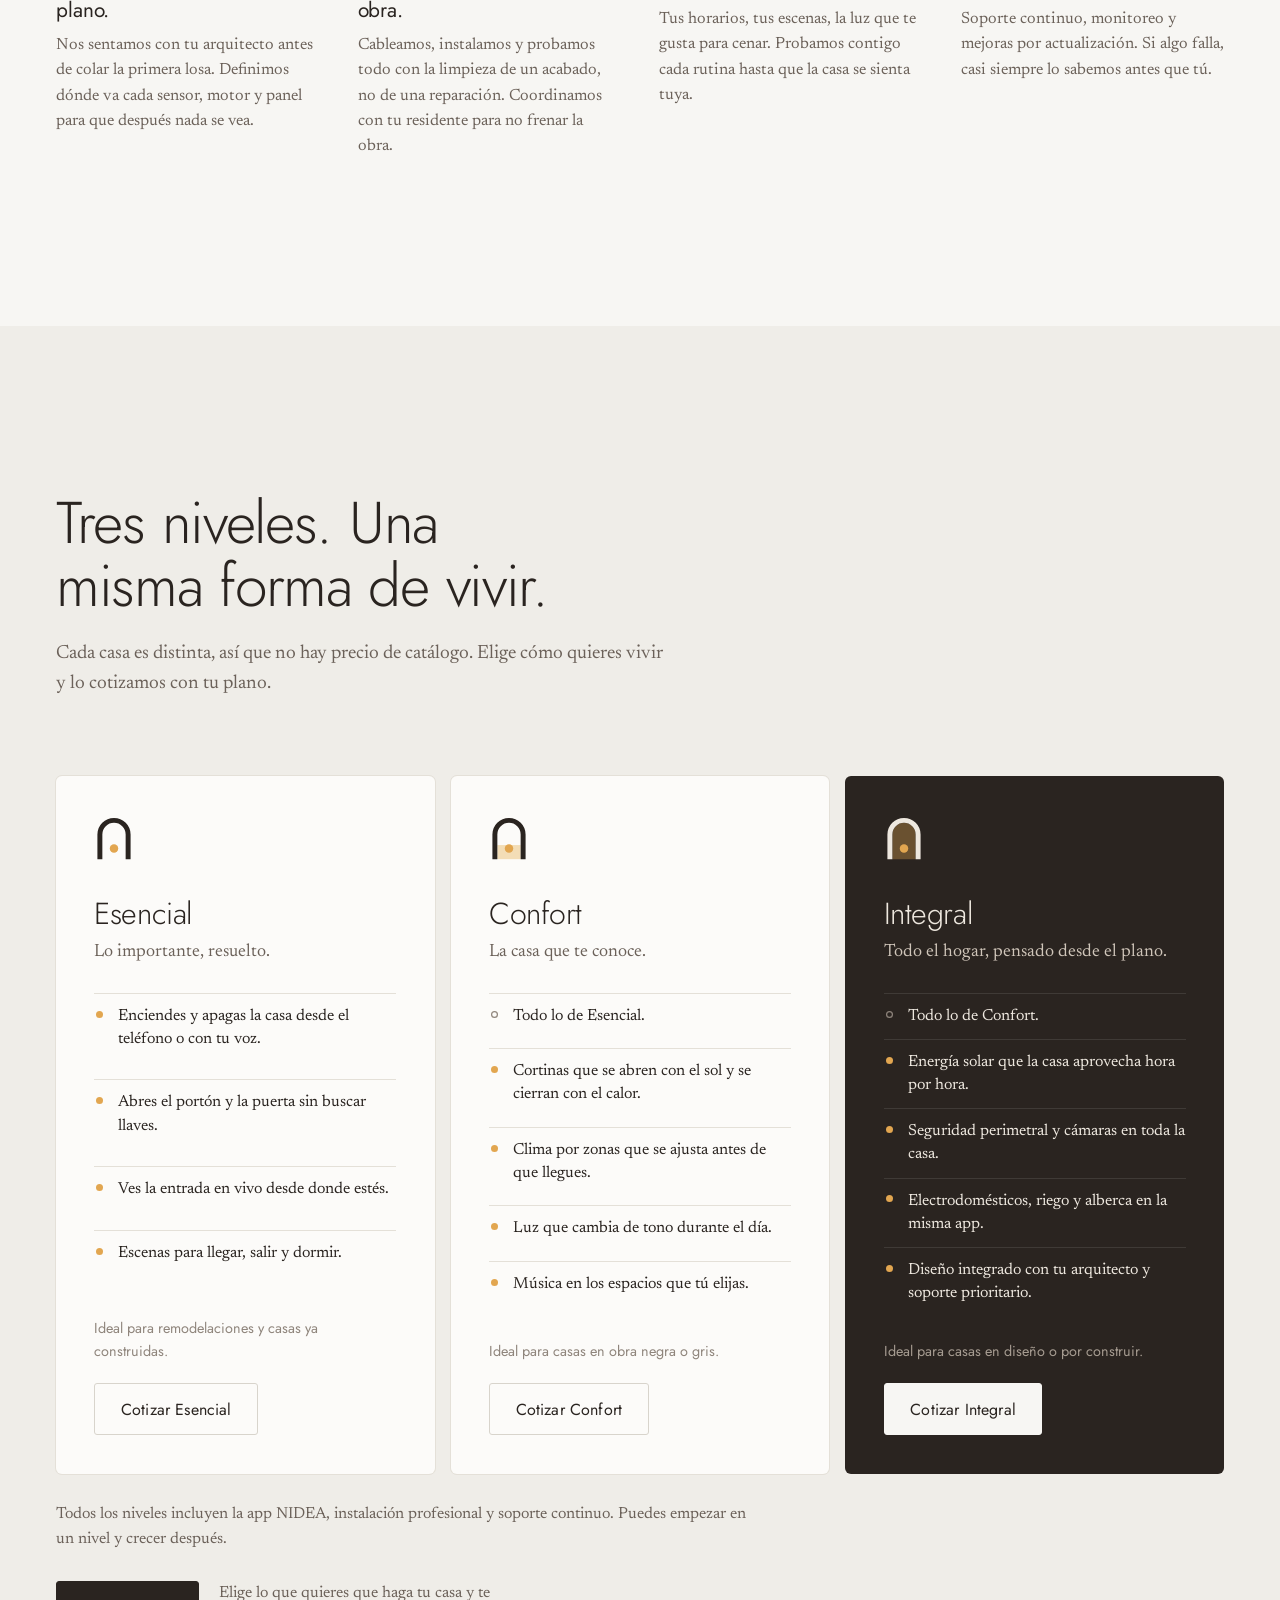
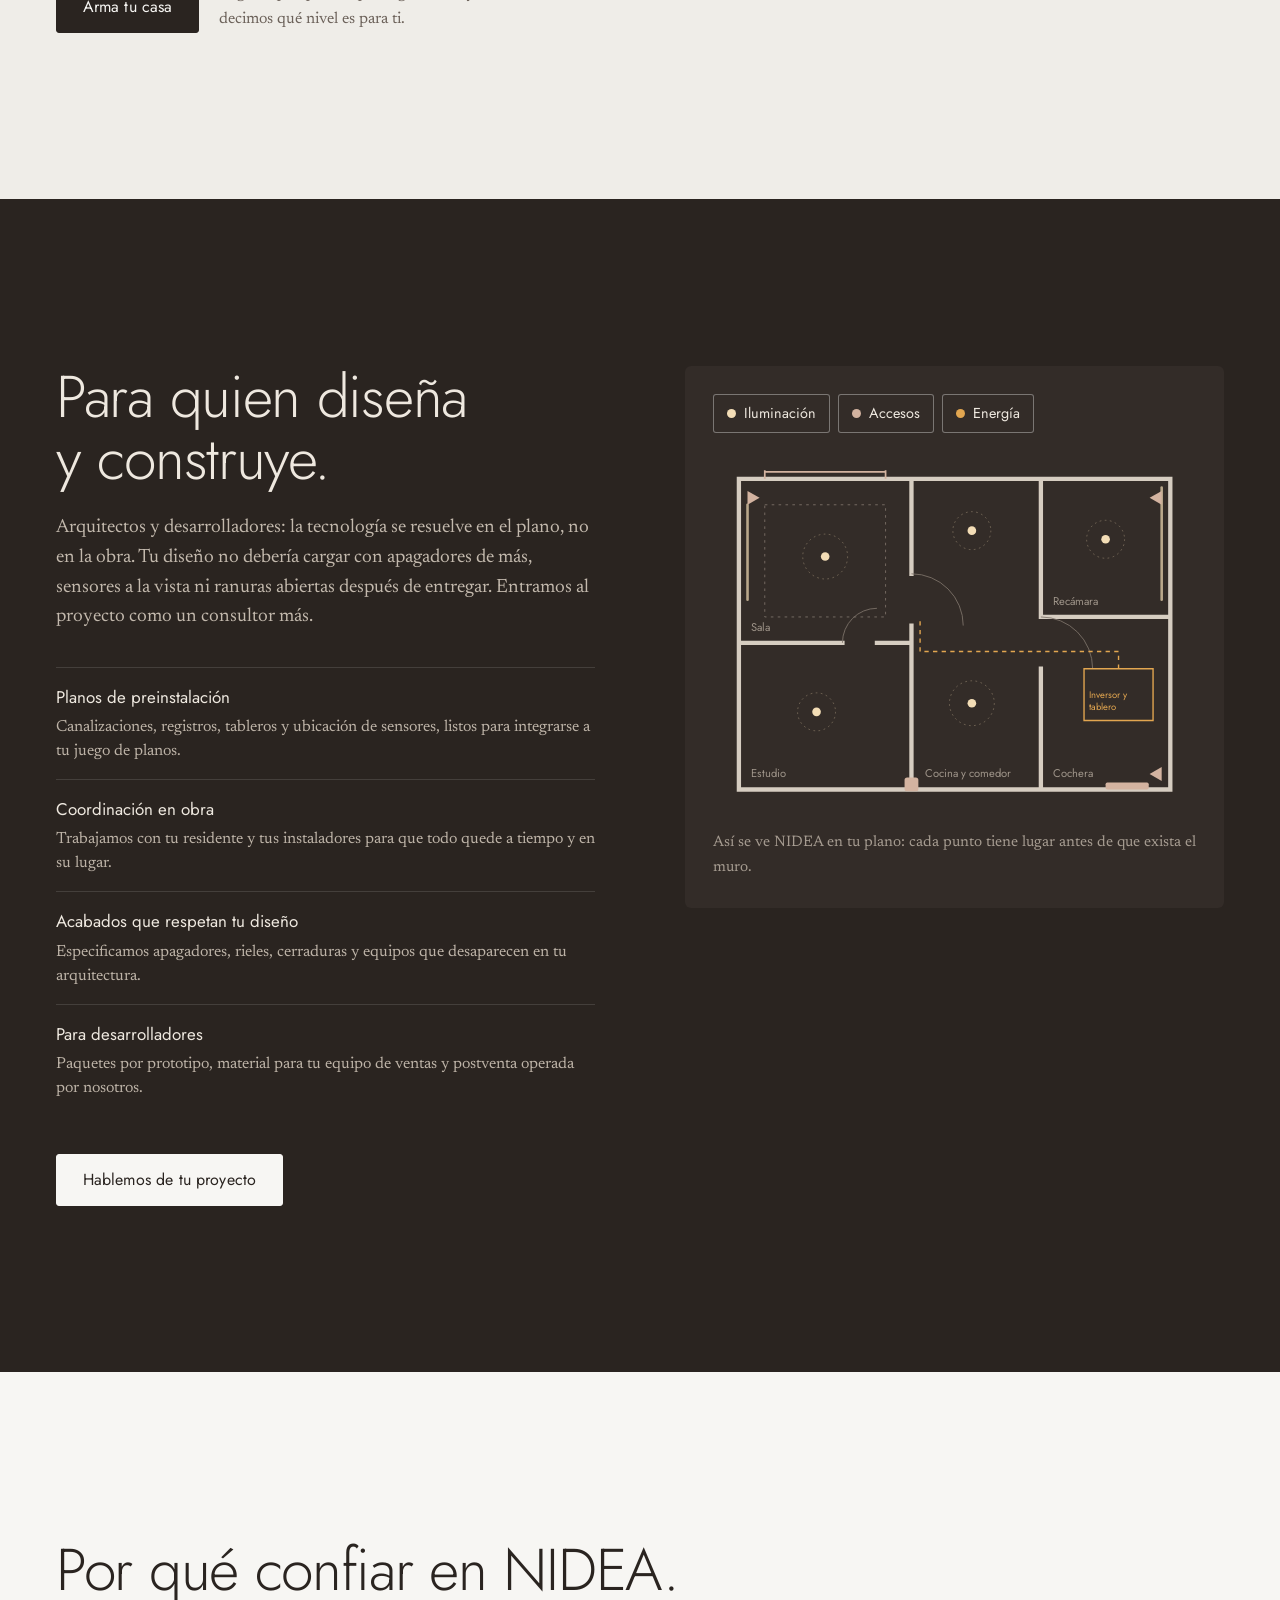
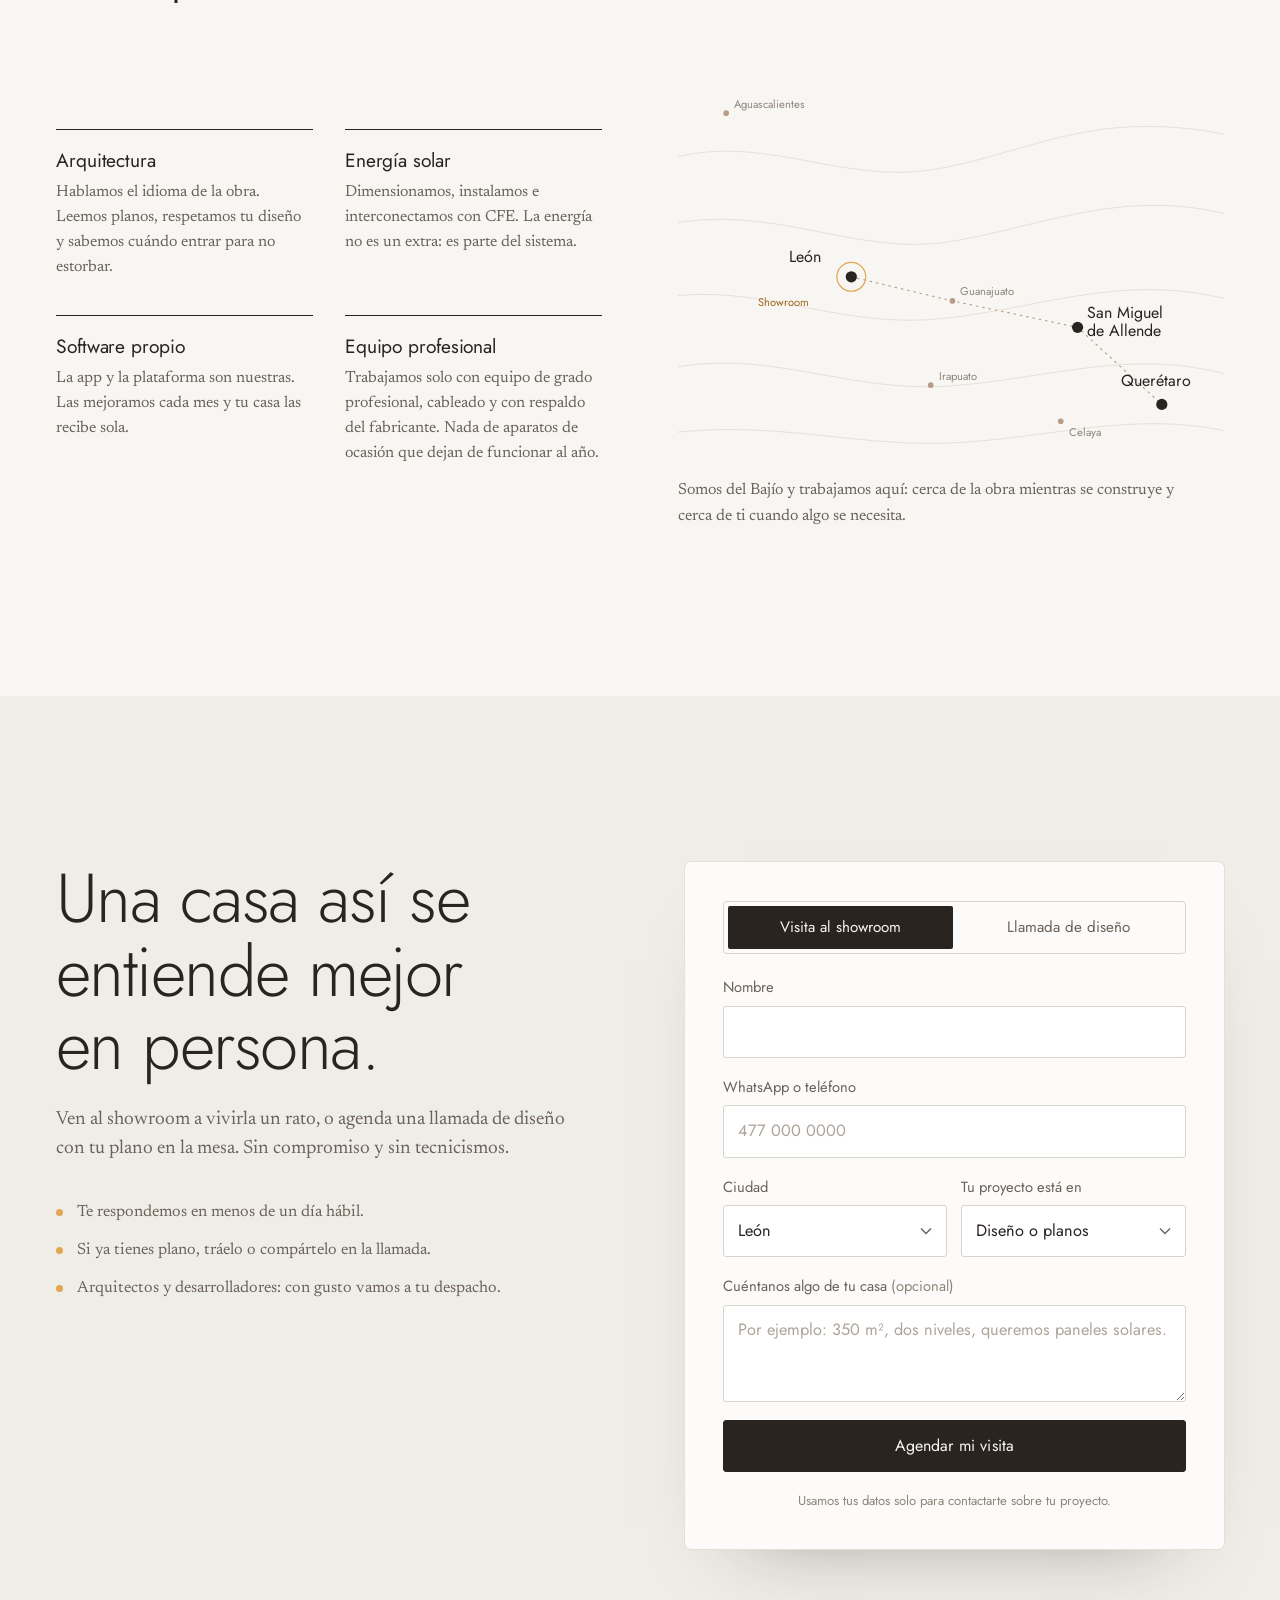
==== commit 6de67c12: "Configurador "Arma tu casa": módulos, nivel recomendado, modo sin obra y cotización Co-Authored-By: " ====
--- a/index.html
+++ b/index.html
@@ -75,6 +75,7 @@
       <a href="#energia">Energía</a>
       <a href="#niveles">Niveles</a>
       <a href="#arquitectos">Arquitectos</a>
+      <a href="/configurador/">Arma tu casa</a>
       <a class="nav-cta-mobile" href="#visita">Agendar una visita</a>
     </nav>
     <a class="btn btn-small nav-cta" href="#visita">Agendar una visita</a>
@@ -676,6 +677,7 @@
       </article>
     </div>
     <p class="tier-note">Todos los niveles incluyen la app NIDEA, instalación profesional y soporte continuo. Puedes empezar en un nivel y crecer después.</p>
+    <div class="tier-cta"><a class="btn" href="/configurador/">Arma tu casa</a><span>Elige lo que quieres que haga tu casa y te decimos qué nivel es para ti.</span></div>
   </div>
 </section>
 
--- a/css/styles.css
+++ b/css/styles.css
@@ -628,6 +628,8 @@
 .tier-full .btn { background: var(--cal); color: var(--nogal); border-color: var(--cal); }
 .tier-full .btn:hover { background: #fff; }
 .tier-note { margin-top: 28px; font-size: 1rem; color: var(--nogal-2); max-width: 44rem; }
+.tier-cta { display: flex; flex-wrap: wrap; align-items: center; gap: 12px 20px; margin-top: 28px; }
+.tier-cta span { font-size: 1rem; color: var(--nogal-2); max-width: 36ch; }
 @media (max-width: 960px) { .tier-grid { grid-template-columns: 1fr; max-width: 560px; } }
 
 /* ==========================================================
